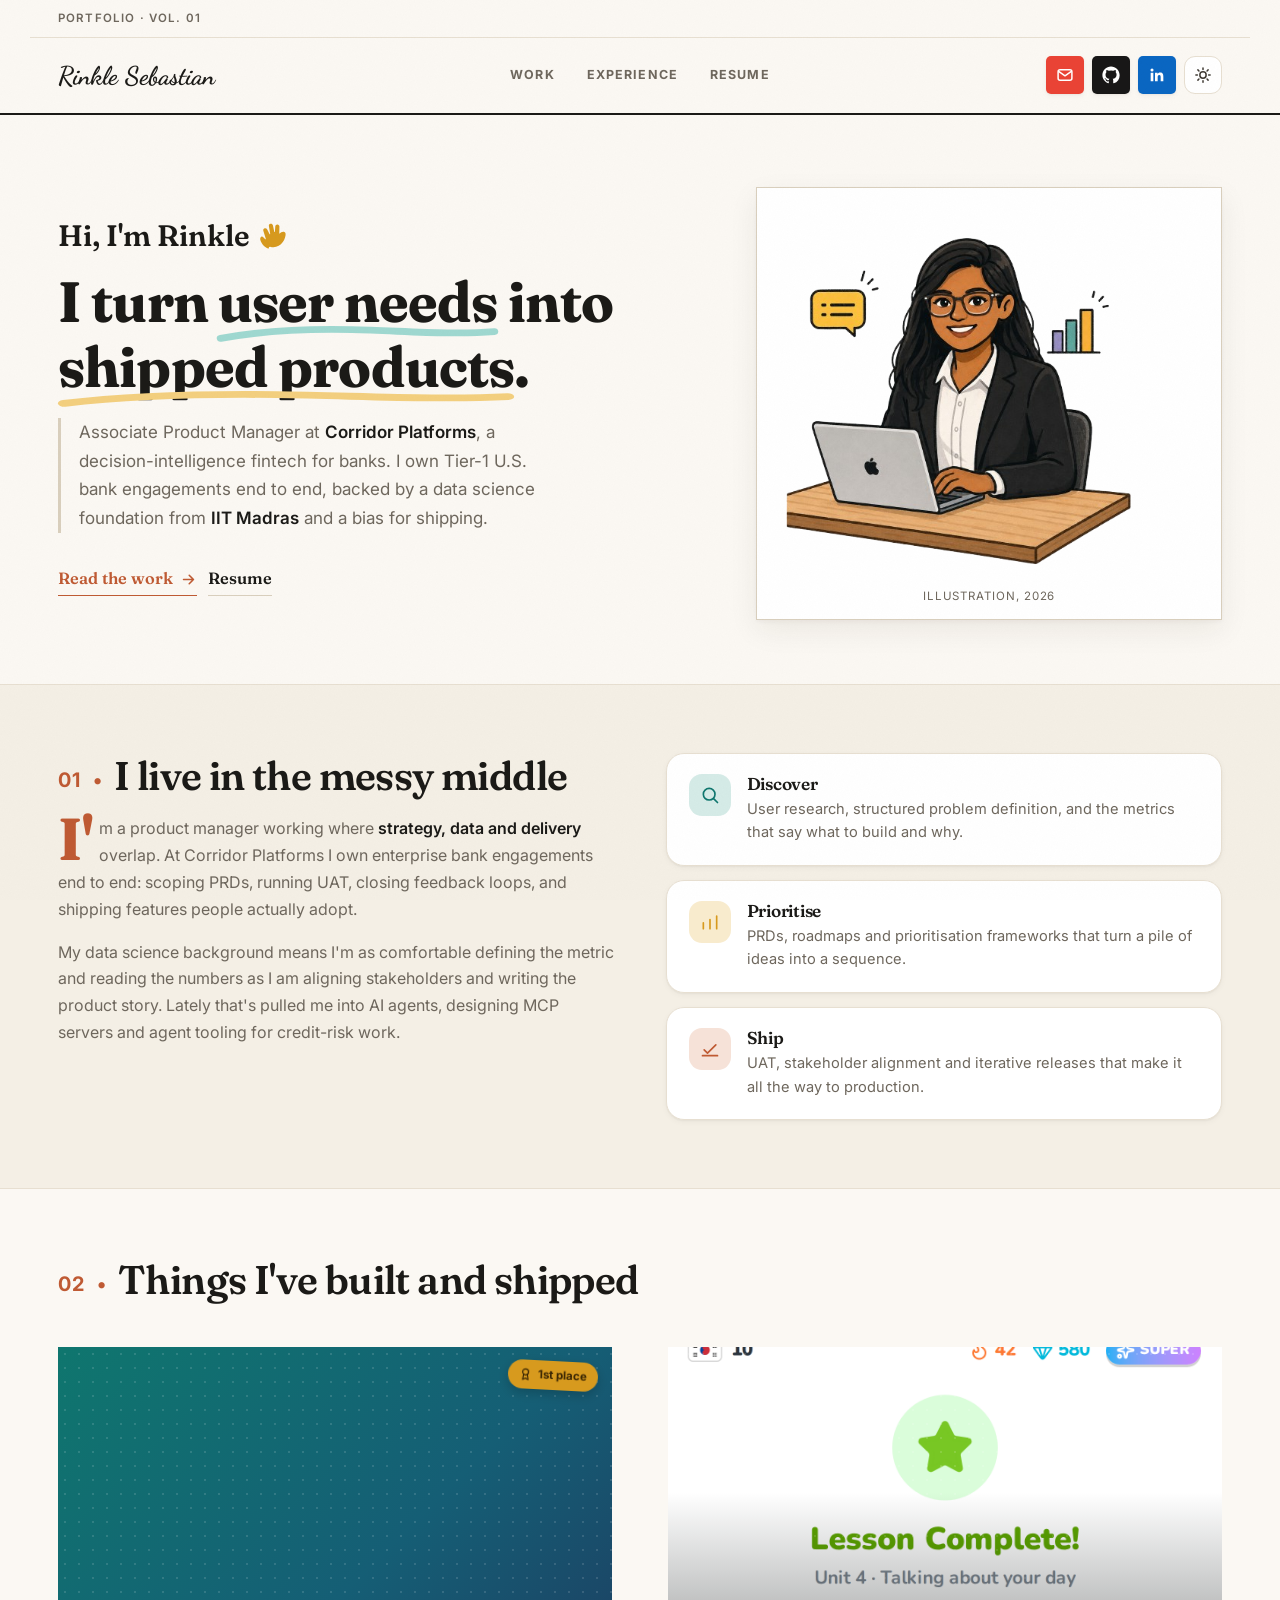
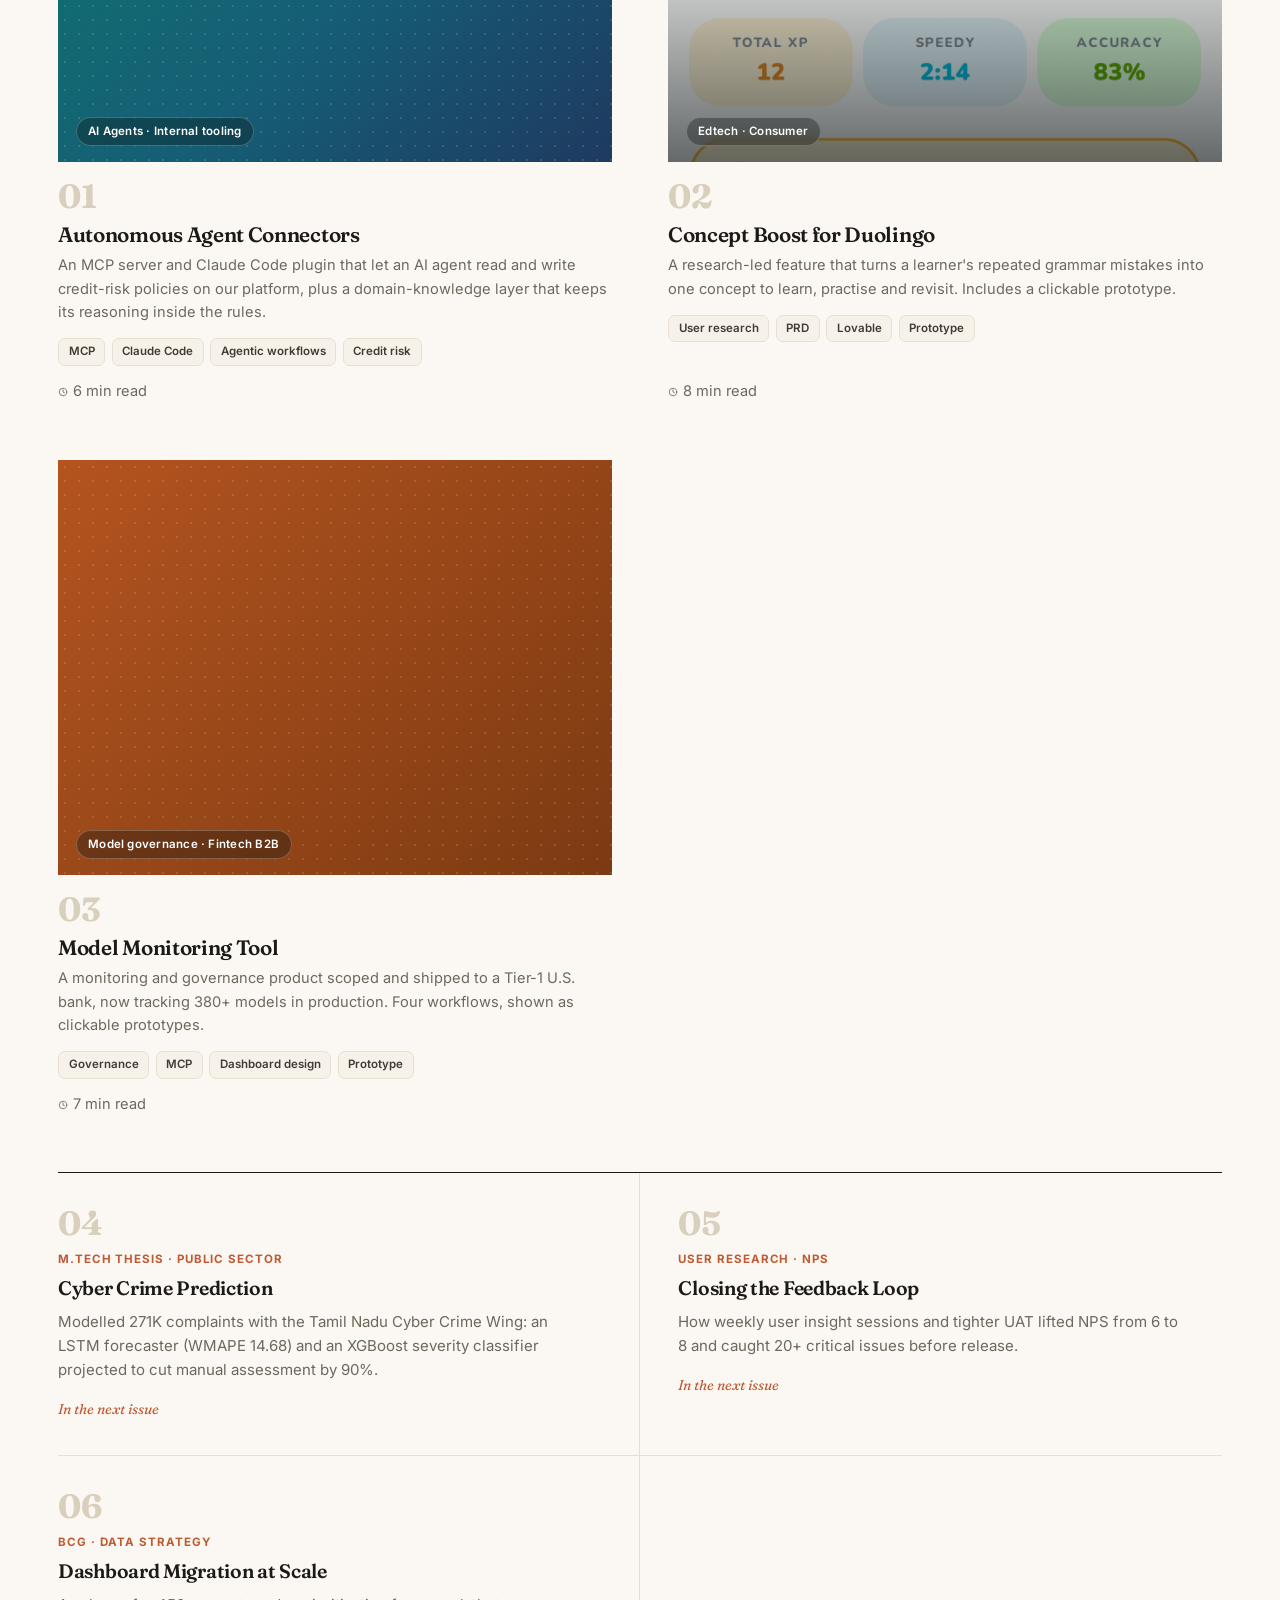
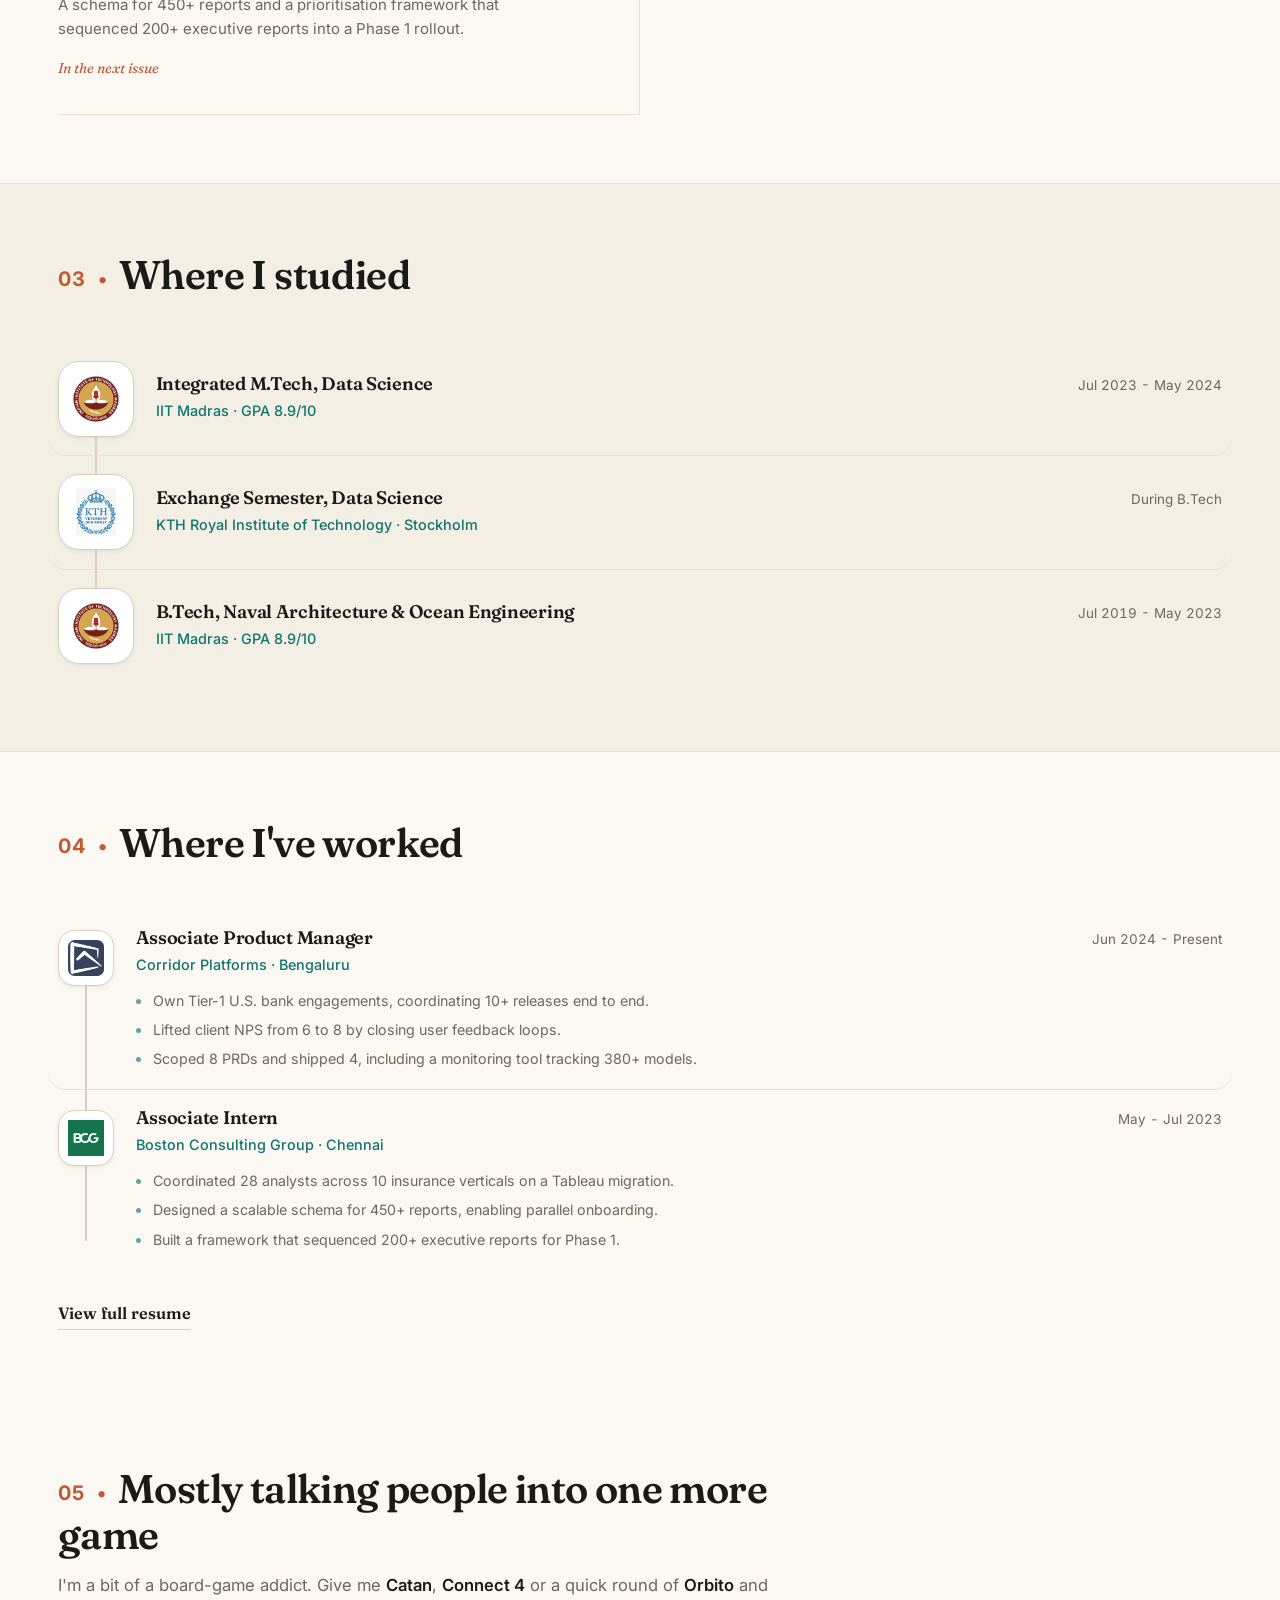
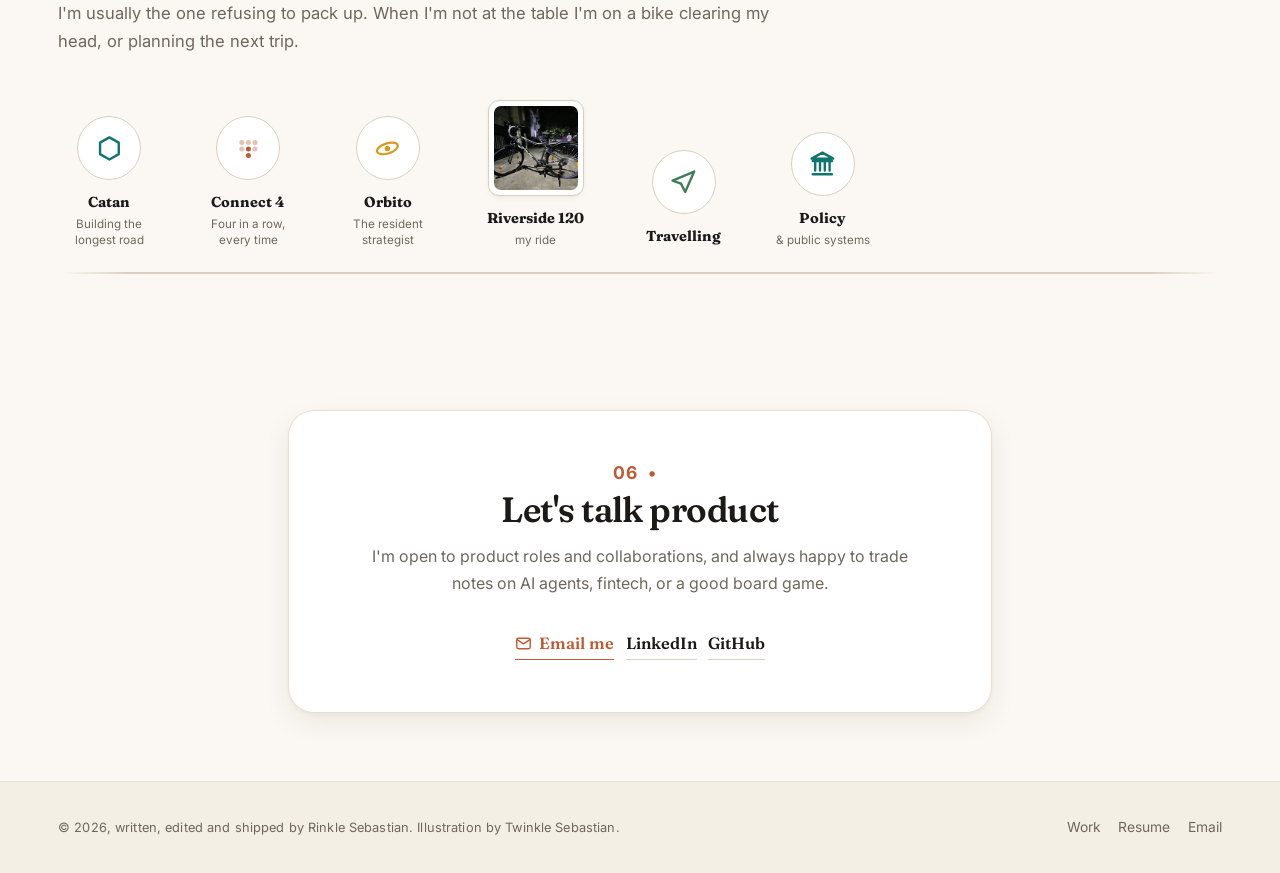
==== index.html @ cde19ca0 "Add Model Monitoring Tool case study with four embedded prototypes Promotes the previously-unwritten" ====
<!DOCTYPE html>
<html lang="en">
<head>
  <meta charset="UTF-8" />
  <meta name="viewport" content="width=device-width, initial-scale=1.0" />
  <title>Rinkle Sebastian | Product Manager</title>
  <link rel="preconnect" href="https://fonts.googleapis.com" />
  <link rel="preconnect" href="https://fonts.gstatic.com" crossorigin />
  <link href="https://fonts.googleapis.com/css2?family=Fraunces:ital,opsz,wght,SOFT,WONK@0,9..144,400..800,0..100,0..1;1,9..144,400..700,0..100,0..1&family=Inter:wght@400;500;600;700&display=swap" rel="stylesheet" />
  <link rel="preload" href="assets/fonts/dancing-script-700.woff2" as="font" type="font/woff2" crossorigin />
  <link rel="stylesheet" href="styles.css" />
  <meta name="theme-color" content="#fbf8f3" />
  <script>
    document.documentElement.classList.add("js");
    try { if (localStorage.getItem("theme") === "dark") document.documentElement.dataset.theme = "dark"; } catch (e) {}
  </script>
</head>
<body>
  <div class="masthead-strip">
    <span>Portfolio &middot; Vol. 01</span>
  </div>
  <header class="nav" id="nav">
    <div class="nav__inner">
      <a href="index.html" class="nav__brand"><span class="nav__brand-name">Rinkle Sebastian</span></a>
      <nav class="nav__links" id="nav-links" aria-label="Main">
        <a href="#work">Work</a>
        <a href="#experience">Experience</a>
        <a href="resume.html">Resume</a>
      </nav>
      <div class="nav__actions">
        <a class="nav__social nav__social--mail" href="mailto:rinklesebastian12@gmail.com" aria-label="Email me" title="Email">
          <svg viewBox="0 0 24 24" fill="none" stroke="currentColor" stroke-width="2" stroke-linecap="round" stroke-linejoin="round" aria-hidden="true"><rect x="2.8" y="5" width="18.4" height="14" rx="2.6"/><path d="M4 7.4l8 5.7 8-5.7"/></svg>
        </a>
        <a class="nav__social nav__social--github" href="https://github.com/Rinkle-S" target="_blank" rel="noopener" aria-label="GitHub profile" title="GitHub">
          <svg viewBox="0 0 24 24" fill="currentColor" aria-hidden="true"><path d="M12 .5C5.73.5.5 5.73.5 12c0 5.08 3.29 9.39 7.86 10.91.58.1.79-.25.79-.56 0-.27-.01-1-.02-1.97-3.2.7-3.88-1.54-3.88-1.54-.53-1.34-1.29-1.7-1.29-1.7-1.05-.72.08-.71.08-.71 1.16.08 1.78 1.19 1.78 1.19 1.03 1.77 2.71 1.26 3.37.96.1-.75.4-1.26.73-1.55-2.55-.29-5.23-1.28-5.23-5.68 0-1.25.45-2.28 1.19-3.08-.12-.29-.52-1.46.11-3.05 0 0 .97-.31 3.18 1.18a11 11 0 0 1 5.79 0c2.2-1.49 3.17-1.18 3.17-1.18.64 1.59.24 2.76.12 3.05.74.8 1.18 1.83 1.18 3.08 0 4.41-2.69 5.38-5.25 5.67.41.36.78 1.07.78 2.15 0 1.55-.01 2.81-.01 3.19 0 .31.21.67.8.56A10.52 10.52 0 0 0 23.5 12C23.5 5.73 18.27.5 12 .5Z"/></svg>
        </a>
        <a class="nav__social nav__social--linkedin" href="https://linkedin.com/in/rinkle-sebastian" target="_blank" rel="noopener" aria-label="LinkedIn profile" title="LinkedIn">
          <svg viewBox="0 0 24 24" fill="currentColor" aria-hidden="true"><path d="M20.45 20.45h-3.56v-5.57c0-1.33-.02-3.04-1.85-3.04-1.85 0-2.14 1.45-2.14 2.94v5.67H9.34V9h3.41v1.56h.05c.48-.9 1.64-1.85 3.38-1.85 3.6 0 4.27 2.37 4.27 5.46v6.28ZM5.34 7.43a2.06 2.06 0 1 1 0-4.12 2.06 2.06 0 0 1 0 4.12ZM7.12 20.45H3.56V9h3.56v11.45Z"/></svg>
        </a>
        <button class="icon-btn theme-toggle" id="theme-toggle" type="button" aria-label="Switch colour theme" title="Switch colour theme">
          <svg class="sun" viewBox="0 0 24 24" fill="none" stroke="currentColor" stroke-width="2" stroke-linecap="round" aria-hidden="true"><circle cx="12" cy="12" r="4.2"/><path d="M12 2.5v2M12 19.5v2M2.5 12h2M19.5 12h2M5.2 5.2l1.4 1.4M17.4 17.4l1.4 1.4M18.8 5.2l-1.4 1.4M6.6 17.4l-1.4 1.4"/></svg>
          <svg class="moon" viewBox="0 0 24 24" fill="none" stroke="currentColor" stroke-width="2" stroke-linecap="round" stroke-linejoin="round" aria-hidden="true"><path d="M20.5 14.3A8.6 8.6 0 1 1 9.7 3.5a6.9 6.9 0 0 0 10.8 10.8Z"/></svg>
        </button>
        <button class="icon-btn nav__burger" id="burger" type="button" aria-label="Open menu" aria-expanded="false" aria-controls="nav-links">
          <svg viewBox="0 0 24 24" fill="none" stroke="currentColor" stroke-width="2" stroke-linecap="round" aria-hidden="true"><path d="M4 7h16M4 12h16M4 17h16"/></svg>
        </button>
      </div>
    </div>
  </header>

  <main id="top">
    <!-- ===== Hero ===== -->
    <section class="wrap hero">
      <div class="hero__text">
        <p class="hero__greet">
          Hi, I'm Rinkle
          <svg class="wave" viewBox="0 0 24 24" aria-hidden="true">
            <path fill="#d79a1e" d="M7.4 21.6c-2-.6-3.7-2-4.8-3.9-1-1.8-1.4-3.4-.7-4.2.5-.6 1.3-.5 2 .2l1.2 1.2c.2.2.5 0 .4-.3L3.8 9.2c-.3-.8.1-1.6.9-1.9.7-.2 1.4.1 1.8.8l1.7 3.3c.1.2.4.1.4-.1L7.7 5.8c-.2-.8.3-1.6 1.1-1.7.8-.2 1.5.3 1.7 1.1l1 4.6c0 .2.4.2.4 0l.3-3.9c0-.8.7-1.4 1.5-1.4.8.1 1.4.7 1.4 1.5l-.1 5.1c1.1-1 2.2-1.7 3.3-1.4 1 .3 1.4 1.2 1.1 2.6-.4 1.9-1 3.4-1.9 4.7-1.6 2.3-4 3.6-6.6 3.6-1.4 0-2.7-.3-3-.4Z"/>
          </svg>
        </p>
        <h1 class="hero__title">
          I turn <span class="hl">user needs</span> into
          <span class="hl hl--gold">shipped products</span>.
        </h1>
        <p class="hero__sub hero__sub--rule">
          Associate Product Manager at <strong>Corridor Platforms</strong>, a decision-intelligence
          fintech for banks. I own Tier-1 U.S. bank engagements end to end, backed by a data
          science foundation from <strong>IIT Madras</strong> and a bias for shipping.
        </p>
        <div class="hero__cta">
          <a href="#work" class="btn btn--primary">
            Read the work
            <svg viewBox="0 0 24 24" fill="none" stroke="currentColor" stroke-width="2.2" stroke-linecap="round" stroke-linejoin="round" aria-hidden="true"><path d="M5 12h14M13 6l6 6-6 6"/></svg>
          </a>
          <a href="resume.html" class="btn btn--ghost">Resume</a>
        </div>
      </div>
      <div class="hero__visual">
        <figure class="hero__frame">
          <img src="assets/rinkle.png" alt="Illustration of Rinkle Sebastian working at a laptop" class="illus" width="410" height="410" />
          <figcaption>Illustration, 2026</figcaption>
        </figure>
      </div>
    </section>

    <!-- ===== About + What I do ===== -->
    <section class="band">
      <div class="wrap section split reveal">
        <div class="split__intro">
          <h2 class="section__title">I live in the messy middle</h2>
          <p class="drop-cap">
            I'm a product manager working where <strong>strategy, data and delivery</strong>
            overlap. At Corridor Platforms I own enterprise bank engagements end to end:
            scoping PRDs, running UAT, closing feedback loops, and shipping features people
            actually adopt.
          </p>
          <p>
            My data science background means I'm as comfortable defining the metric and
            reading the numbers as I am aligning stakeholders and writing the product story.
            Lately that's pulled me into AI agents, designing MCP servers and agent tooling
            for credit-risk work.
          </p>
        </div>
        <div class="split__cards">
          <article class="do-card">
            <span class="do-card__icon">
              <svg viewBox="0 0 24 24" fill="none" stroke="currentColor" stroke-width="2" stroke-linecap="round" stroke-linejoin="round" aria-hidden="true"><circle cx="11" cy="11" r="7"/><path d="M21 21l-4.35-4.35"/></svg>
            </span>
            <div>
              <h3>Discover</h3>
              <p>User research, structured problem definition, and the metrics that say what to build and why.</p>
            </div>
          </article>
          <article class="do-card">
            <span class="do-card__icon">
              <svg viewBox="0 0 24 24" fill="none" stroke="currentColor" stroke-width="2" stroke-linecap="round" stroke-linejoin="round" aria-hidden="true"><path d="M4 20v-7M12 20V9M20 20V5"/></svg>
            </span>
            <div>
              <h3>Prioritise</h3>
              <p>PRDs, roadmaps and prioritisation frameworks that turn a pile of ideas into a sequence.</p>
            </div>
          </article>
          <article class="do-card">
            <span class="do-card__icon">
              <svg viewBox="0 0 24 24" fill="none" stroke="currentColor" stroke-width="2" stroke-linecap="round" stroke-linejoin="round" aria-hidden="true"><path d="M5 13l4 4L19 7"/><path d="M3 20h18"/></svg>
            </span>
            <div>
              <h3>Ship</h3>
              <p>UAT, stakeholder alignment and iterative releases that make it all the way to production.</p>
            </div>
          </article>
        </div>
      </div>
    </section>

    <!-- ===== Work ===== -->
    <section id="work" class="wrap section reveal">
      <div class="section__head">
        <h2 class="section__title">Things I've built and shipped</h2>
      </div>

      <div class="work-featured work-featured--editorial">
        <a class="pcard pcard--link" href="agent-connectors.html">
          <div class="pcard__media pcard__media--mcp">
            <span class="pcard__tag">AI Agents &middot; Internal tooling</span>
            <span class="pcard__award">
              <svg viewBox="0 0 24 24" fill="none" stroke="currentColor" stroke-width="2.2" stroke-linecap="round" stroke-linejoin="round" aria-hidden="true"><circle cx="12" cy="8" r="5.5"/><path d="M8.6 12.8L7 22l5-2.8L17 22l-1.6-9.2"/></svg>
              1st place
            </span>
          </div>
          <div class="pcard__body">
            <span class="feature__n">01</span>
            <h3>Autonomous Agent Connectors</h3>
            <p>
              An MCP server and Claude Code plugin that let an AI agent read and write
              credit-risk policies on our platform, plus a domain-knowledge layer that keeps
              its reasoning inside the rules.
            </p>
            <div class="pcard__stack">
              <span class="chip">MCP</span><span class="chip">Claude Code</span><span class="chip">Agentic workflows</span><span class="chip">Credit risk</span>
            </div>
            <p class="read-time">
              <svg viewBox="0 0 24 24" fill="none" stroke="currentColor" stroke-width="2" stroke-linecap="round" stroke-linejoin="round" aria-hidden="true"><circle cx="12" cy="12" r="9"/><path d="M12 7v5l3.5 2"/></svg>
              6 min read
            </p>
          </div>
        </a>

        <a class="pcard pcard--link" href="concept-boost.html">
          <div class="pcard__media pcard__media--shot">
            <img src="assets/concept-boost-screen.png" alt="The Concept Boost prototype: a lesson-complete screen flagging a repeated grammar mistake with a Boost This Concept button." loading="lazy" />
            <span class="pcard__tag">Edtech &middot; Consumer</span>
          </div>
          <div class="pcard__body">
            <span class="feature__n">02</span>
            <h3>Concept Boost for Duolingo</h3>
            <p>
              A research-led feature that turns a learner's repeated grammar mistakes into one
              concept to learn, practise and revisit. Includes a clickable prototype.
            </p>
            <div class="pcard__stack">
              <span class="chip">User research</span><span class="chip">PRD</span><span class="chip">Lovable</span><span class="chip">Prototype</span>
            </div>
            <p class="read-time">
              <svg viewBox="0 0 24 24" fill="none" stroke="currentColor" stroke-width="2" stroke-linecap="round" stroke-linejoin="round" aria-hidden="true"><circle cx="12" cy="12" r="9"/><path d="M12 7v5l3.5 2"/></svg>
              8 min read
            </p>
          </div>
        </a>

        <a class="pcard pcard--link" href="model-monitoring.html">
          <div class="pcard__media pcard__media--b">
            <span class="pcard__tag">Model governance &middot; Fintech B2B</span>
          </div>
          <div class="pcard__body">
            <span class="feature__n">03</span>
            <h3>Model Monitoring Tool</h3>
            <p>
              A monitoring and governance product scoped and shipped to a Tier-1 U.S. bank,
              now tracking 380+ models in production. Four workflows, shown as clickable
              prototypes.
            </p>
            <div class="pcard__stack">
              <span class="chip">Governance</span><span class="chip">MCP</span><span class="chip">Dashboard design</span><span class="chip">Prototype</span>
            </div>
            <p class="read-time">
              <svg viewBox="0 0 24 24" fill="none" stroke="currentColor" stroke-width="2" stroke-linecap="round" stroke-linejoin="round" aria-hidden="true"><circle cx="12" cy="12" r="9"/><path d="M12 7v5l3.5 2"/></svg>
              7 min read
            </p>
          </div>
        </a>
      </div>

      <div class="feature-grid">
        <article class="feature">
          <span class="feature__n">04</span>
          <p class="feature__kicker">M.Tech thesis &middot; Public sector</p>
          <h3>Cyber Crime Prediction</h3>
          <p class="feature__deck">Modelled 271K complaints with the Tamil Nadu Cyber Crime Wing: an LSTM forecaster (WMAPE 14.68) and an XGBoost severity classifier projected to cut manual assessment by 90%.</p>
          <span class="feature__status">In the next issue</span>
        </article>
        <article class="feature">
          <span class="feature__n">05</span>
          <p class="feature__kicker">User research &middot; NPS</p>
          <h3>Closing the Feedback Loop</h3>
          <p class="feature__deck">How weekly user insight sessions and tighter UAT lifted NPS from 6 to 8 and caught 20+ critical issues before release.</p>
          <span class="feature__status">In the next issue</span>
        </article>
        <article class="feature">
          <span class="feature__n">06</span>
          <p class="feature__kicker">BCG &middot; Data strategy</p>
          <h3>Dashboard Migration at Scale</h3>
          <p class="feature__deck">A schema for 450+ reports and a prioritisation framework that sequenced 200+ executive reports into a Phase 1 rollout.</p>
          <span class="feature__status">In the next issue</span>
        </article>
      </div>
    </section>

    <!-- ===== Education ===== -->
    <section id="education" class="band">
      <div class="wrap section reveal">
        <div class="section__head">
          <h2 class="section__title">Where I studied</h2>
        </div>
        <div class="exp-list exp-list--lg">
          <div class="exp-row">
            <div class="exp-row__mark org-logo-img org-logo-img--lg"><img src="assets/logo-iitm.png" alt="IIT Madras" loading="lazy" /></div>
            <div>
              <div class="exp-row__head">
                <div class="exp-row__role">
                  <h3>Integrated M.Tech, Data Science</h3>
                  <p>IIT Madras &middot; GPA 8.9/10</p>
                </div>
                <span class="exp-row__date">Jul 2023 - May 2024</span>
              </div>
            </div>
          </div>
          <div class="exp-row">
            <div class="exp-row__mark org-logo-img org-logo-img--lg"><img src="assets/logo-kth.jpg" alt="KTH Royal Institute of Technology" loading="lazy" /></div>
            <div>
              <div class="exp-row__head">
                <div class="exp-row__role">
                  <h3>Exchange Semester, Data Science</h3>
                  <p>KTH Royal Institute of Technology &middot; Stockholm</p>
                </div>
                <span class="exp-row__date">During B.Tech</span>
              </div>
            </div>
          </div>
          <div class="exp-row">
            <div class="exp-row__mark org-logo-img org-logo-img--lg"><img src="assets/logo-iitm.png" alt="IIT Madras" loading="lazy" /></div>
            <div>
              <div class="exp-row__head">
                <div class="exp-row__role">
                  <h3>B.Tech, Naval Architecture &amp; Ocean Engineering</h3>
                  <p>IIT Madras &middot; GPA 8.9/10</p>
                </div>
                <span class="exp-row__date">Jul 2019 - May 2023</span>
              </div>
            </div>
          </div>
        </div>
      </div>
    </section>

    <!-- ===== Experience ===== -->
    <section id="experience" class="wrap section reveal">
      <div class="section__head">
        <h2 class="section__title">Where I've worked</h2>
      </div>
      <div class="exp-list">
        <div class="exp-row">
          <div class="exp-row__mark org-logo-img"><img src="assets/logo-corridor.png" alt="Corridor Platforms" loading="lazy" /></div>
          <div>
            <div class="exp-row__head">
              <div class="exp-row__role">
                <h3>Associate Product Manager</h3>
                <p>Corridor Platforms &middot; Bengaluru</p>
              </div>
              <span class="exp-row__date">Jun 2024 - Present</span>
            </div>
            <ul class="exp-row__points">
              <li>Own Tier-1 U.S. bank engagements, coordinating 10+ releases end to end.</li>
              <li>Lifted client NPS from 6 to 8 by closing user feedback loops.</li>
              <li>Scoped 8 PRDs and shipped 4, including a monitoring tool tracking 380+ models.</li>
            </ul>
          </div>
        </div>
        <div class="exp-row">
          <div class="exp-row__mark org-logo-img"><img src="assets/logo-bcg.png" alt="Boston Consulting Group" loading="lazy" /></div>
          <div>
            <div class="exp-row__head">
              <div class="exp-row__role">
                <h3>Associate Intern</h3>
                <p>Boston Consulting Group &middot; Chennai</p>
              </div>
              <span class="exp-row__date">May - Jul 2023</span>
            </div>
            <ul class="exp-row__points">
              <li>Coordinated 28 analysts across 10 insurance verticals on a Tableau migration.</li>
              <li>Designed a scalable schema for 450+ reports, enabling parallel onboarding.</li>
              <li>Built a framework that sequenced 200+ executive reports for Phase 1.</li>
            </ul>
          </div>
        </div>
      </div>
      <a href="resume.html" class="btn btn--ghost" style="margin-top: 1.75rem">View full resume</a>
    </section>

    <!-- ===== Outside work ===== -->
    <section class="wrap section reveal">
      <div class="section__head">
        <h2 class="section__title">Mostly talking people into one more game</h2>
        <p class="section__lead">
          I'm a bit of a board-game addict. Give me <strong>Catan</strong>,
          <strong>Connect 4</strong> or a quick round of <strong>Orbito</strong> and
          I'm usually the one refusing to pack up. When I'm not at the table I'm on a bike
          clearing my head, or planning the next trip.
        </p>
      </div>
      <div class="shelf">
        <div class="shelf-item">
          <span class="shelf-item__token">
            <svg viewBox="0 0 24 24" fill="none" stroke="currentColor" stroke-width="2" stroke-linejoin="round" aria-hidden="true"><path d="M12 2.8l7.8 4.4v9.6L12 21.2 4.2 16.8V7.2z"/></svg>
          </span>
          <span class="shelf-item__label">Catan</span>
          <span class="shelf-item__tag">Building the longest road</span>
        </div>
        <div class="shelf-item">
          <span class="shelf-item__token">
            <svg viewBox="0 0 24 24" fill="currentColor" aria-hidden="true">
              <circle cx="6.5" cy="7" r="2.1" opacity=".38"/><circle cx="12" cy="7" r="2.1" opacity=".38"/><circle cx="17.5" cy="7" r="2.1" opacity=".38"/>
              <circle cx="6.5" cy="12.5" r="2.1" opacity=".38"/><circle cx="12" cy="12.5" r="2.1"/><circle cx="17.5" cy="12.5" r="2.1" opacity=".38"/>
              <circle cx="12" cy="18" r="2.1"/>
            </svg>
          </span>
          <span class="shelf-item__label">Connect 4</span>
          <span class="shelf-item__tag">Four in a row, every time</span>
        </div>
        <div class="shelf-item">
          <span class="shelf-item__token">
            <svg viewBox="0 0 24 24" fill="none" stroke="currentColor" stroke-width="1.8" aria-hidden="true"><ellipse cx="12" cy="12" rx="9" ry="4.2" transform="rotate(-18 12 12)"/><circle cx="12" cy="12" r="2.3" fill="currentColor" stroke="none"/></svg>
          </span>
          <span class="shelf-item__label">Orbito</span>
          <span class="shelf-item__tag">The resident strategist</span>
        </div>
        <div class="shelf-item shelf-item--photo">
          <span class="shelf-item__token">
            <img src="assets/cycle-riverside120.jpeg" alt="My bike, a Riverside 120, parked outside at night" loading="lazy" />
          </span>
          <span class="shelf-item__label">Riverside 120</span>
          <span class="shelf-item__tag">my ride</span>
        </div>
        <div class="shelf-item">
          <span class="shelf-item__token">
            <svg viewBox="0 0 24 24" fill="none" stroke="currentColor" stroke-width="2" stroke-linecap="round" stroke-linejoin="round" aria-hidden="true"><path d="M21 3L3 10.5l7 2.5m11-10l-7.5 17-3.5-7"/></svg>
          </span>
          <span class="shelf-item__label">Travelling</span>
        </div>
        <div class="shelf-item">
          <span class="shelf-item__token">
            <svg viewBox="0 0 24 24" fill="none" stroke="currentColor" stroke-width="2" stroke-linecap="round" stroke-linejoin="round" aria-hidden="true"><path d="M4 21h16M4 10h16M6 10v8M10 10v8M14 10v8M18 10v8M12 3L3 8h18z"/></svg>
          </span>
          <span class="shelf-item__label">Policy</span>
          <span class="shelf-item__tag">&amp; public systems</span>
        </div>
      </div>
    </section>

    <!-- ===== Contact ===== -->
    <section id="contact" class="wrap section section--contact reveal">
      <div class="contact__card">
        <h2 class="section__title">Let's talk product</h2>
        <p class="contact__lead">
          I'm open to product roles and collaborations, and always happy to trade notes on
          AI agents, fintech, or a good board game.
        </p>
        <div class="contact__links">
          <a href="mailto:rinklesebastian12@gmail.com" class="btn btn--primary">
            <svg viewBox="0 0 24 24" fill="none" stroke="currentColor" stroke-width="2" stroke-linecap="round" stroke-linejoin="round" aria-hidden="true"><rect x="2.5" y="4.5" width="19" height="15" rx="2.5"/><path d="M3 6.5l9 6 9-6"/></svg>
            Email me
          </a>
          <a href="https://linkedin.com/in/rinkle-sebastian" class="btn btn--ghost" target="_blank" rel="noopener">LinkedIn</a>
          <a href="https://github.com/Rinkle-S" class="btn btn--ghost" target="_blank" rel="noopener">GitHub</a>
        </div>
      </div>
    </section>
  </main>

  <footer class="footer">
    <div class="footer__inner">
      <p class="colophon">&copy; 2026, written, edited and shipped by Rinkle Sebastian. Illustration by Twinkle Sebastian.</p>
      <div class="footer__links">
        <a href="#work">Work</a>
        <a href="resume.html">Resume</a>
        <a href="mailto:rinklesebastian12@gmail.com">Email</a>
      </div>
    </div>
  </footer>

  <script src="script.js"></script>
</body>
</html>
---- styles.css ----
/* ==========================================================================
   Rinkle Sebastian - portfolio
   Design: "warm paper" - bone/sand grounds, charcoal ink, deep teal + clay.
   Always light by default; dark is opt-in only, never system-driven.
   Display: Fraunces (soft + wonk for personality). UI: Inter.
   ========================================================================== */

/* ---------- Signature font: self-hosted + preloaded so it never flashes ---------- */
@font-face {
  font-family: "Dancing Script";
  font-style: normal;
  font-weight: 700;
  font-display: block;
  src: url("assets/fonts/dancing-script-700.woff2") format("woff2");
}

/* ---------- Tokens: light (default) ---------- */
:root {
  color-scheme: light;

  --bg:          #fbf8f3;   /* warm bone */
  --bg-band:     #f4efe5;   /* sand band */
  --surface:     #ffffff;
  --surface-2:   #f7f2e9;
  --surface-3:   #efe8db;

  --text:        #1b1a17;   /* charcoal, not black */
  --text-2:      #403b34;
  --muted:       #6e675d;
  --border:      #e7dfd1;
  --border-2:    #d9cfbd;

  --ink:         #0f766e;   /* deep teal */
  --ink-hover:   #0b5f58;
  --ink-soft:    #d5ebe7;
  --ink-contrast:#ffffff;

  --clay:        #bf5a33;   /* terracotta */
  --clay-soft:   #f6e2d8;
  --gold:        #d79a1e;
  --gold-soft:   #f8ebcd;
  --plum:        #6d5ba8;
  --sage:        #3f7d5c;   /* forest green, for the BCG mark */
  --sage-soft:   #dfeee4;

  --hl-teal:     #9fd8d0;
  --hl-gold:     #f3cf7e;

  --radius:      18px;
  --radius-sm:   12px;
  --radius-lg:   26px;
  --maxw:        1220px;

  --shadow-sm:   0 1px 2px rgba(49, 38, 20, .05), 0 2px 6px rgba(49, 38, 20, .04);
  --shadow:      0 2px 4px rgba(49, 38, 20, .04), 0 10px 28px rgba(49, 38, 20, .07);
  --shadow-lg:   0 4px 10px rgba(49, 38, 20, .05), 0 22px 50px rgba(49, 38, 20, .11);

  --grain:       .5;
  --ease:        cubic-bezier(.22, 1, .36, 1);
}

/* ---------- Tokens: dark (opt-in via the toggle only, never follows system) ---------- */
:root[data-theme="dark"] {
  color-scheme: dark;
  --bg:          #161411;
  --bg-band:     #1d1a16;
  --surface:     #1f1c18;
  --surface-2:   #272320;
  --surface-3:   #312c27;
  --text:        #f6f2ea;
  --text-2:      #e0d9cd;
  --muted:       #a39b8d;
  --border:      #332e28;
  --border-2:    #443d35;
  --ink:         #4ecdc0;
  --ink-hover:   #7bdcd1;
  --ink-soft:    #15302d;
  --ink-contrast:#06211e;
  --clay:        #e8845c;
  --clay-soft:   #3a2419;
  --gold:        #e8b545;
  --gold-soft:   #392d14;
  --plum:        #a08fdc;
  --sage:        #6fbf94;
  --sage-soft:   #163626;
  --hl-teal:     #2b6a63;
  --hl-gold:     #7a5c1c;
  --shadow-sm:   0 1px 2px rgba(0,0,0,.3), 0 2px 6px rgba(0,0,0,.25);
  --shadow:      0 2px 4px rgba(0,0,0,.25), 0 10px 28px rgba(0,0,0,.4);
  --shadow-lg:   0 4px 10px rgba(0,0,0,.3), 0 22px 50px rgba(0,0,0,.5);
  --grain:       .22;
}

/* ---------- Reset ---------- */
*, *::before, *::after { box-sizing: border-box; }
* { margin: 0; padding: 0; }
html { scroll-behavior: smooth; scroll-padding-top: 5.5rem; -webkit-text-size-adjust: 100%; }

body {
  font-family: "Inter", system-ui, -apple-system, "Segoe UI", sans-serif;
  font-size: 1rem;
  line-height: 1.68;
  background: var(--bg);
  color: var(--text-2);
  -webkit-font-smoothing: antialiased;
  text-rendering: optimizeLegibility;
  transition: background .3s var(--ease), color .3s var(--ease);
  overflow-x: hidden;
}

/* Paper grain: keeps the off-white from reading as flat default white */
body::before {
  content: "";
  position: fixed;
  inset: 0;
  z-index: 9000;
  pointer-events: none;
  opacity: var(--grain);
  mix-blend-mode: multiply;
  background-image: url("data:image/svg+xml,%3Csvg xmlns='http://www.w3.org/2000/svg' width='160' height='160'%3E%3Cfilter id='n'%3E%3CfeTurbulence type='fractalNoise' baseFrequency='.85' numOctaves='3' stitchTiles='stitch'/%3E%3CfeColorMatrix type='saturate' values='0'/%3E%3C/filter%3E%3Crect width='160' height='160' filter='url(%23n)' opacity='.055'/%3E%3C/svg%3E");
}
h1, h2, h3, h4, .display {
  font-family: "Fraunces", "Iowan Old Style", Georgia, serif;
  overflow-wrap: break-word;
  font-variation-settings: "SOFT" 40, "WONK" 1;
  color: var(--text);
  line-height: 1.15;
  letter-spacing: -.015em;
  font-weight: 600;
}
p { text-wrap: pretty; }
strong { color: var(--text); font-weight: 600; }
a { color: var(--ink); text-decoration-thickness: 1.5px; text-underline-offset: 3px; }
img, svg { display: block; max-width: 100%; }
::selection { background: var(--hl-gold); color: var(--text); }

:where(a, button, .btn, input, [tabindex]):focus-visible {
  outline: 2.5px solid var(--clay);
  outline-offset: 3px;
  border-radius: 6px;
}

/* ---------- Layout ---------- */
.wrap { max-width: var(--maxw); margin-inline: auto; padding-inline: clamp(1rem, 3.2vw, 1.75rem); }
main { position: relative; z-index: 2; }
.section { padding-block: clamp(2.5rem, 5.5vw, 4.25rem); }
.band { background: var(--bg-band); border-block: 1px solid var(--border); }

.section__head { max-width: 46rem; margin-bottom: clamp(2rem, 4vw, 2.75rem); }
.section__title { font-size: clamp(1.7rem, 4.2vw, 2.5rem); }
.section__lead { color: var(--muted); margin-top: .85rem; font-size: 1.04rem; }
.inline-link { color: var(--ink); font-weight: 500; }
.inline-link:hover { color: var(--ink-hover); }

.link-arrow {
  display: inline-flex; align-items: center; gap: .45rem;
  margin-top: 1.4rem;
  color: var(--ink); font-weight: 600; font-size: .95rem;
  text-decoration: none;
}
.link-arrow::after { content: "→"; transition: transform .25s var(--ease); }
.link-arrow:hover { color: var(--ink-hover); }
.link-arrow:hover::after { transform: translateX(5px); }

/* ---------- Hand-drawn highlight ---------- */
.hl { position: relative; white-space: nowrap; color: var(--text); }
.hl::after {
  content: "";
  position: absolute;
  left: -.05em; right: -.05em; bottom: -.14em;
  height: .36em;
  background-color: var(--hl-teal);
  -webkit-mask: var(--squiggle) no-repeat center / 100% 100%;
          mask: var(--squiggle) no-repeat center / 100% 100%;
  --squiggle: url("data:image/svg+xml,%3Csvg xmlns='http://www.w3.org/2000/svg' viewBox='0 0 200 16' preserveAspectRatio='none'%3E%3Cpath d='M4 11.5c26-5.6 58-7.8 92-7 34 .8 70 4.4 100 1.6' fill='none' stroke='%23000' stroke-width='5.5' stroke-linecap='round'/%3E%3C/svg%3E");
}
.hl--gold::after { background-color: var(--hl-gold); }
.hl--clay::after { background-color: var(--clay); opacity: .45; }

/* ---------- Nav ---------- */
.nav {
  position: sticky; top: 0; z-index: 60;
  background: color-mix(in srgb, var(--bg) 82%, transparent);
  backdrop-filter: saturate(140%) blur(14px);
  -webkit-backdrop-filter: saturate(140%) blur(14px);
  border-bottom: 1px solid transparent;
  transition: border-color .25s, box-shadow .25s;
}
.nav.is-stuck { border-bottom-color: var(--border); box-shadow: var(--shadow-sm); }
.nav__inner {
  max-width: var(--maxw); margin-inline: auto;
  padding: .7rem clamp(1rem, 3.2vw, 1.75rem);
  display: grid; grid-template-columns: 1fr auto 1fr; align-items: center; gap: 1rem;
}
.nav__brand {
  justify-self: start;
  color: var(--text); text-decoration: none;
  display: inline-flex; align-items: baseline; gap: .12em;
  white-space: nowrap;
}
.nav__brand-name {
  font-family: "Dancing Script", "Fraunces", cursive;
  font-weight: 700; font-size: 1.7rem; line-height: 1;
  transition: color .2s;
}
.nav__brand:hover .nav__brand-name { color: var(--ink); }
.nav__bracket {
  font-family: "Inter", sans-serif;
  font-weight: 600; font-size: .95rem;
  color: var(--clay); opacity: .7;
}
.nav__links { display: flex; align-items: center; gap: .1rem; justify-self: center; }
.nav__links a {
  position: relative;
  padding: .45rem .9rem;
  border-radius: 999px;
  text-decoration: none;
  color: var(--muted);
  font-weight: 500; font-size: .93rem;
  transition: color .2s;
  overflow: hidden;
}
.nav__links a::before {
  content: "";
  position: absolute; left: .9rem; right: .9rem; bottom: .38rem;
  height: 2px; border-radius: 2px;
  background: var(--ink);
  transform: scaleX(0); transform-origin: left;
  transition: transform .25s var(--ease);
}
.nav__links a:hover { color: var(--text); }
.nav__links a:hover::before { transform: scaleX(1); }
.nav__links a.is-active { color: var(--ink); background: var(--ink-soft); }
.nav__links a.is-active::before { display: none; }

.nav__actions { display: flex; align-items: center; gap: .5rem; justify-self: end; }
.nav__social {
  display: inline-grid; place-items: center;
  width: 38px; height: 38px;
  border: 1px solid var(--border);
  border-radius: 11px;
  background: var(--surface);
  color: var(--text-2);
  flex: 0 0 auto;
  transition: background .2s, border-color .2s, color .2s, transform .2s var(--ease);
}
.nav__social svg { width: 18px; height: 18px; }
.nav__social:hover { color: var(--ink); border-color: var(--ink); transform: translateY(-1px); }

/* Branded, not just muted outlines: each one carries its own colour so the
   row reads at a glance instead of blending into one grey row of icons. */
.nav__social--mail, .nav__social--github, .nav__social--linkedin {
  color: #fff; border-color: transparent;
  box-shadow: var(--shadow-sm);
}
.nav__social--mail     { background: #ea4335; }
.nav__social--github   { background: #181717; }
.nav__social--linkedin { background: #0a66c2; }
.nav__social--mail:hover     { background: #d33a2c; border-color: transparent; color: #fff; transform: translateY(-2px); box-shadow: var(--shadow); }
.nav__social--github:hover   { background: #000;     border-color: transparent; color: #fff; transform: translateY(-2px); box-shadow: var(--shadow); }
.nav__social--linkedin:hover { background: #0856a3;  border-color: transparent; color: #fff; transform: translateY(-2px); box-shadow: var(--shadow); }

.icon-btn {
  display: inline-grid; place-items: center;
  width: 38px; height: 38px;
  border: 1px solid var(--border);
  border-radius: 11px;
  background: var(--surface);
  color: var(--text-2);
  cursor: pointer;
  flex: 0 0 auto;
  transition: background .2s, border-color .2s, color .2s, transform .2s var(--ease);
}
.icon-btn:hover { color: var(--ink); border-color: var(--ink); transform: translateY(-1px); }
.icon-btn svg { width: 18px; height: 18px; }
.theme-toggle .moon { display: none; }
:root[data-theme="dark"] .theme-toggle .sun { display: none; }
:root[data-theme="dark"] .theme-toggle .moon { display: block; }
.nav__burger { display: none; }

/* ---------- Buttons ---------- */
.btn {
  position: relative;
  display: inline-flex; align-items: center; justify-content: center; gap: .5rem;
  padding: .72rem 1.4rem;
  border-radius: 999px;
  border: 1px solid transparent;
  font-family: "Inter", sans-serif;
  font-weight: 600; font-size: .94rem;
  text-decoration: none;
  cursor: pointer;
  overflow: hidden;
  transition: transform .2s var(--ease), box-shadow .22s, background .2s, color .2s, border-color .2s;
}
.btn svg { width: 17px; height: 17px; }
.btn--primary { background: var(--ink); color: var(--ink-contrast); box-shadow: var(--shadow-sm); }
.btn--primary:hover { background: var(--ink-hover); transform: translateY(-2px); box-shadow: var(--shadow); }
.btn--primary::after {
  content: "";
  position: absolute; top: 0; bottom: 0; left: -60%; width: 40%;
  background: linear-gradient(115deg, transparent, rgba(255, 255, 255, .35), transparent);
  transform: skewX(-20deg);
  transition: left .55s var(--ease);
}
.btn--primary:hover::after { left: 130%; }
.btn--ghost { background: var(--surface); color: var(--text); border-color: var(--border-2); }
.btn--ghost:hover { border-color: var(--ink); color: var(--ink); transform: translateY(-2px); box-shadow: var(--shadow-sm); }
.btn--quiet { background: transparent; color: var(--muted); border-color: var(--border); }
.btn--quiet:hover { color: var(--text); border-color: var(--border-2); }

/* ---------- Hero ---------- */
.hero {
  position: relative;
  display: grid;
  grid-template-columns: minmax(0, 1.25fr) minmax(0, .9fr);
  gap: clamp(1.5rem, 4vw, 3.5rem);
  align-items: center;
  padding-block: clamp(2.5rem, 6vw, 4.5rem) clamp(2.5rem, 5vw, 4rem);
}
.hero__greet {
  display: inline-flex; align-items: center; gap: .5rem;
  font-family: "Fraunces", serif;
  font-variation-settings: "SOFT" 60, "WONK" 1;
  font-weight: 600;
  font-size: clamp(1.35rem, 3.2vw, 1.85rem);
  color: var(--text);
}
.wave {
  width: 1.15em; height: 1.15em;
  transform-origin: 72% 78%;
  animation: wave 2.6s ease-in-out infinite;
}
@keyframes wave {
  0%, 62%, 100% { transform: rotate(0deg); }
  8%, 28%  { transform: rotate(15deg); }
  18%, 38% { transform: rotate(-9deg); }
}
.hero__title {
  font-size: clamp(1.85rem, 5.4vw, 3.55rem);
  font-weight: 700;
  font-variation-settings: "SOFT" 30, "WONK" 1;
  margin: .55rem 0 1.15rem;
  max-width: 20ch;
}
.hero__sub { color: var(--muted); max-width: 46ch; font-size: 1.065rem; }
.hero__cta { display: flex; flex-wrap: wrap; gap: .7rem; margin-top: 1.9rem; }

/* Hero visual */
.hero__visual { position: relative; display: grid; place-items: center; min-height: 300px; }
.hero__visual--sm { min-height: 230px; }
.blob { position: absolute; border-radius: 50%; filter: blur(32px); z-index: 0; }
.blob--1 {
  width: 17rem; height: 17rem; top: 2%; left: 4%;
  background: radial-gradient(circle at 35% 35%, var(--ink), transparent 68%);
  opacity: .3; animation: float1 11s ease-in-out infinite;
}
.blob--2 {
  width: 13rem; height: 13rem; bottom: 2%; right: 6%;
  background: radial-gradient(circle at 65% 65%, var(--gold), transparent 68%);
  opacity: .42; animation: float2 13s ease-in-out infinite;
}
.blob--3 {
  width: 9rem; height: 9rem; top: 46%; right: 34%;
  background: radial-gradient(circle at 50% 50%, var(--clay), transparent 70%);
  opacity: .22; animation: float1 15s ease-in-out infinite reverse;
}
@keyframes float1 { 50% { transform: translate(14px, -16px) scale(1.05); } }
@keyframes float2 { 50% { transform: translate(-16px, 12px) scale(1.04); } }
.illus {
  position: relative; z-index: 1;
  width: clamp(240px, 94%, 410px); height: auto;
  filter: drop-shadow(0 18px 34px rgba(49, 38, 20, .18));
}

/* ---------- Split: about + what I do ---------- */
.split {
  display: grid;
  grid-template-columns: minmax(0, 1fr) minmax(0, 1fr);
  gap: clamp(1.75rem, 4vw, 3.25rem);
  align-items: start;
}
.split__intro p { color: var(--muted); margin-top: 1rem; }
.split__cards { display: grid; gap: .9rem; }
.do-card {
  position: relative;
  display: grid; grid-template-columns: 2.6rem minmax(0, 1fr); gap: 1rem;
  align-items: start;
  background: var(--surface);
  border: 1px solid var(--border);
  border-radius: var(--radius);
  padding: 1.25rem 1.4rem;
  box-shadow: var(--shadow-sm);
  transition: transform .25s var(--ease), border-color .25s, box-shadow .25s;
}
.do-card:hover { transform: translateX(5px); border-color: var(--ink); box-shadow: var(--shadow); }
.do-card__icon {
  display: inline-grid; place-items: center;
  width: 2.6rem; height: 2.6rem;
  border-radius: 13px;
  background: var(--ink-soft); color: var(--ink);
}
.do-card__icon svg { width: 20px; height: 20px; }
.do-card:nth-child(2) .do-card__icon { background: var(--gold-soft); color: var(--gold); }
.do-card:nth-child(3) .do-card__icon { background: var(--clay-soft); color: var(--clay); }
.do-card h3 { font-size: 1.08rem; margin-bottom: .25rem; }
.do-card p { color: var(--muted); font-size: .915rem; line-height: 1.6; }

/* ---------- Work cards ---------- */
.work-featured {
  display: grid;
  grid-template-columns: repeat(auto-fit, minmax(min(100%, 22rem), 1fr));
  gap: 1.35rem;
  margin-bottom: 1.35rem;
}
.grid--projects {
  display: grid;
  grid-template-columns: repeat(2, minmax(0, 1fr));
  gap: 1.35rem;
}
@media (max-width: 720px) { .grid--projects { grid-template-columns: 1fr; } }

.pcard {
  position: relative;
  display: flex; flex-direction: column;
  background: var(--surface);
  border: 1px solid var(--border);
  border-radius: var(--radius-lg);
  overflow: hidden;
  box-shadow: var(--shadow-sm);
  transition: transform .3s var(--ease), border-color .25s, box-shadow .3s;
}
.pcard--link { text-decoration: none; color: inherit; }
.pcard--link:hover { transform: translateY(-6px); border-color: var(--border-2); box-shadow: var(--shadow-lg); }
.pcard--soon { background: var(--bg-band); }
.pcard--soon:hover { transform: translateY(-3px); box-shadow: var(--shadow); }

.pcard__media {
  position: relative;
  aspect-ratio: 16 / 7;
  display: flex; align-items: flex-end;
  padding: 1rem 1.1rem;
  overflow: hidden;
}
.pcard__media::after {
  content: "";
  position: absolute; inset: 0;
  background-image: radial-gradient(rgba(255,255,255,.26) 1px, transparent 1px);
  background-size: 14px 14px;
  opacity: .5;
}
.pcard__media--mcp  { background: linear-gradient(135deg, #0f766e 0%, #155e75 55%, #1e3a5f 100%); }
.pcard__media--duo  { background: linear-gradient(135deg, #0d9488 0%, #2563a8 100%); }
.pcard__media--cyber{ background: linear-gradient(135deg, #5b4a9c 0%, #7c3f6e 100%); }
.pcard__media--a    { background: linear-gradient(135deg, #0f766e 0%, #134e4a 100%); }
.pcard__media--b    { background: linear-gradient(135deg, #b4541f 0%, #7c3a12 100%); }
.pcard__media--c    { background: linear-gradient(135deg, #0e7490 0%, #155e75 100%); }
.pcard__media--d    { background: linear-gradient(135deg, #6d28d9 0%, #4c1d95 100%); }

.pcard__media--flat {
  aspect-ratio: auto; min-height: 3.5rem; padding: 1rem 1.3rem 0;
  background: none;
}
.pcard__media--flat::after { display: none; }

.pcard__tag {
  position: relative; z-index: 1;
  display: inline-flex; align-items: center; gap: .4rem;
  background: rgba(10, 20, 20, .34);
  border: 1px solid rgba(255, 255, 255, .22);
  color: #fff;
  font-size: .72rem; font-weight: 600; letter-spacing: .02em;
  padding: .26rem .72rem;
  border-radius: 999px;
  backdrop-filter: blur(6px);
}
.pcard__award {
  position: absolute; top: .85rem; right: .9rem; z-index: 1;
  display: inline-flex; align-items: center; gap: .35rem;
  background: var(--gold); color: #3b2704;
  font-size: .72rem; font-weight: 700;
  padding: .3rem .7rem; border-radius: 999px;
  box-shadow: 0 4px 12px rgba(0,0,0,.2);
  transform: rotate(3deg);
}
.pcard__award svg { width: 13px; height: 13px; }

/* A real screenshot of the prototype used as the card cover, instead of
   an invented animation: show the top of the screen (the stats bar and
   the headline moment), not a stretched or centred crop. */
.pcard__media--shot img {
  position: absolute; inset: 0; z-index: 0;
  width: 100%; height: 100%;
  object-fit: cover; object-position: center 9%;
}
.pcard__media--shot::before {
  content: "";
  position: absolute; inset: 0; z-index: 1;
  background: linear-gradient(to top, rgba(8, 14, 14, .62), transparent 65%);
}

/* A real screenshot of the prototype, presented as a clean card rather
   than a literal device frame (it's a cropped screen, not a full phone). */
.cs-shot {
  max-width: 360px;
  margin: 1.9rem auto 0;
  border-radius: var(--radius-lg);
  overflow: hidden;
  border: 1px solid var(--border);
  box-shadow: var(--shadow-lg);
  background: #fff;
}
.cs-shot img { width: 100%; height: auto; display: block; }
.cs-shot__cap {
  padding: .75rem 1.1rem;
  font-size: .82rem; color: var(--muted);
  border-top: 1px solid var(--border);
  background: var(--surface);
  text-align: center;
}

.pcard__body { padding: 1.3rem 1.4rem 1.5rem; display: flex; flex-direction: column; flex: 1; }
.pcard__body h3 { font-size: 1.18rem; margin-bottom: .45rem; }
.pcard--soon .pcard__body { padding: 1.1rem 1.3rem 1.3rem; }
.pcard--soon .pcard__body h3 { font-size: 1.02rem; }
.pcard__body p { color: var(--muted); font-size: .915rem; line-height: 1.6; }
.pcard__stack { display: flex; flex-wrap: wrap; gap: .4rem; margin-top: .95rem; }
.chip {
  font-size: .72rem; font-weight: 600; color: var(--text-2);
  background: var(--surface-2);
  border: 1px solid var(--border);
  padding: .2rem .6rem; border-radius: 7px;
}
.pcard__meta {
  display: flex; justify-content: space-between; align-items: center; gap: .8rem;
  margin-top: auto; padding-top: 1.1rem;
  font-size: .8rem; color: var(--muted);
}
.pcard--soon .pcard__meta { padding-top: .9rem; }
.pcard__live, .pcard__soon {
  font-weight: 600; font-size: .745rem;
  padding: .22rem .62rem; border-radius: 999px;
  white-space: nowrap;
}
.pcard__live { color: var(--ink); background: var(--ink-soft); }
.pcard__soon { color: var(--clay); background: var(--clay-soft); }
.pcard--link .pcard__live::after { content: " →"; }

/* ---------- Experience / education ----------
   No boxed-card look here on purpose: a plain white card read as a
   mismatched surface sitting on the warm band. Instead the content just
   sits on the section's own background, separated by a hairline and a
   soft tinted highlight on hover, with the logo threaded on a running
   connector line between entries. */
.exp-list {
  --mark: 56px;
  position: relative;
  display: grid;
}
.exp-list--lg { --mark: 76px; }
.exp-list::before {
  content: "";
  position: absolute;
  left: calc(var(--mark) / 2 - 1px);
  top: calc(var(--mark) / 2); bottom: calc(var(--mark) / 2);
  width: 2px;
  background: var(--border-2);
  z-index: 0;
}
.exp-row {
  position: relative; z-index: 1;
  display: grid;
  grid-template-columns: var(--mark) minmax(0, 1fr);
  gap: 1.35rem;
  align-items: start;
  padding: 1.15rem .6rem;
  margin-inline: -.6rem;
  border-radius: var(--radius);
  transition: background .25s;
}
.exp-row:not(:last-child) { border-bottom: 1px solid var(--border); }
.exp-row:hover { background: var(--surface-2); }
.exp-row__mark { width: var(--mark); height: var(--mark); margin-top: .1rem; }
/* Education rows have no bullet list under them, so centre the logo
   against the two-line title+institution block instead of top-aligning it. */
.exp-list--lg .exp-row { align-items: center; }
.exp-list--lg .exp-row__mark { margin-top: 0; }
.exp-row__head {
  display: flex; flex-wrap: wrap; justify-content: space-between; align-items: baseline;
  gap: .5rem 1.25rem;
}
.exp-row__role h3 { font-size: 1.14rem; transition: transform .2s var(--ease); }
.exp-row:hover .exp-row__role h3 { transform: translateX(3px); }
.exp-row__role p { color: var(--ink); font-size: .9rem; font-weight: 500; margin-top: .25rem; }
.exp-row__date {
  color: var(--muted); font-size: .84rem; white-space: nowrap;
  font-variant-numeric: tabular-nums;
}
.exp-row__points { list-style: none; margin-top: .8rem; display: grid; gap: .45rem; }
.exp-row__points li {
  color: var(--muted); font-size: .89rem; line-height: 1.55;
  padding-left: 1.1rem; position: relative;
  white-space: nowrap; overflow: hidden; text-overflow: ellipsis;
}
.exp-row__points li::before {
  content: ""; position: absolute; left: 0; top: .62em;
  width: 5px; height: 5px; border-radius: 50%;
  background: var(--ink); opacity: .65;
}

/* Organisation / institution logos: real artwork, sat on a neutral plate
   so a square icon, a circular seal and a crest all read consistently. */
.org-logo-img {
  display: grid; place-items: center;
  width: var(--mark, 56px); height: var(--mark, 56px);
  padding: 9px;
  border-radius: 16px;
  background: #fff;
  border: 1px solid var(--border-2);
  box-shadow: var(--shadow-sm);
  overflow: hidden;
  flex: 0 0 auto;
}
.org-logo-img img { width: 100%; height: 100%; object-fit: contain; display: block; }
.org-logo-img--lg { --mark: 76px; padding: 12px; border-radius: 21px; }

/* ---------- Interests / outside work ---------- */
.interests-label {
  margin-top: 2.1rem;
  font-size: .745rem; font-weight: 700;
  text-transform: uppercase; letter-spacing: .14em;
  color: var(--clay);
}
/* The shelf: one row of real objects, not a grid of identical feature
   cards. Each piece sits at its own small angle like something actually
   placed there, grounded by its own shadow on a drawn ledge, no two
   treated quite the same way (the photo gets a frame, not a token). */
.shelf {
  position: relative;
  display: flex; flex-wrap: wrap; align-items: flex-end;
  gap: 1.9rem 2.3rem;
  margin-top: 1.5rem;
  padding-bottom: 1.6rem;
}
.shelf::after {
  content: "";
  position: absolute; left: .2rem; right: .2rem; bottom: 0;
  height: 2px;
  background: linear-gradient(90deg, transparent, var(--border-2) 6%, var(--border-2) 94%, transparent);
}
.shelf-item {
  position: relative;
  display: flex; flex-direction: column; align-items: center;
  width: 6.4rem;
  transform: rotate(var(--tilt, 0deg));
  transition: transform .3s var(--ease);
}
.shelf-item:hover { transform: rotate(0deg) translateY(-5px); }
.shelf-item__token {
  display: grid; place-items: center;
  width: 4rem; height: 4rem;
  border-radius: 50%;
  background: var(--token-bg, var(--ink-soft));
  color: var(--token-fg, var(--ink));
  box-shadow: 0 10px 16px -7px rgba(30, 20, 5, .4), inset 0 0 0 1px rgba(255, 255, 255, .3);
}
.shelf-item__token svg { width: 1.8rem; height: 1.8rem; }
.shelf-item__label {
  margin-top: .65rem;
  font-family: "Fraunces", serif; font-variation-settings: "SOFT" 40, "WONK" 1;
  font-weight: 700; font-size: .9rem; color: var(--text); text-align: center;
}
.shelf-item__tag { margin-top: .15rem; font-size: .73rem; color: var(--muted); text-align: center; line-height: 1.35; }
.shelf-item--photo { width: 7.5rem; }
.shelf-item--photo .shelf-item__token {
  width: 6rem; height: 6rem; border-radius: 11px;
  background: #fff; padding: 5px;
  box-shadow: 0 12px 20px -8px rgba(30, 20, 5, .45);
}
.shelf-item--photo img { width: 100%; height: 100%; object-fit: cover; border-radius: 7px; display: block; }
.shelf-item:nth-of-type(5n+1) { --tilt: -3deg; --token-bg: var(--ink-soft);  --token-fg: var(--ink); }
.shelf-item:nth-of-type(5n+2) { --tilt: 2.5deg; --token-bg: var(--clay-soft); --token-fg: var(--clay); }
.shelf-item:nth-of-type(5n+3) { --tilt: -2deg; --token-bg: var(--gold-soft); --token-fg: var(--gold); }
.shelf-item:nth-of-type(5n+4) { --tilt: 3deg;  --token-bg: color-mix(in srgb, var(--plum) 16%, var(--surface)); --token-fg: var(--plum); }
.shelf-item:nth-of-type(5n+5) { --tilt: -2.5deg; --token-bg: var(--sage-soft); --token-fg: var(--sage); }

/* ---------- Contact ---------- */
.section--contact { text-align: center; }
.contact__card {
  max-width: 44rem; margin-inline: auto;
  background: var(--surface);
  border: 1px solid var(--border);
  border-radius: var(--radius-lg);
  padding: clamp(2rem, 5vw, 3.25rem) clamp(1.3rem, 4vw, 3rem);
  box-shadow: var(--shadow);
}
.contact__card .section__title { font-size: clamp(1.6rem, 4vw, 2.2rem); }
.contact__lead { color: var(--muted); max-width: 34rem; margin: .8rem auto 1.9rem; }
.contact__links { display: flex; gap: .7rem; justify-content: center; flex-wrap: wrap; }

/* ---------- Footer ---------- */
.footer {
  border-top: 1px solid var(--border);
  background: var(--bg-band);
  position: relative; z-index: 2;
}
.footer__inner {
  max-width: var(--maxw); margin-inline: auto;
  padding: 2.1rem clamp(1rem, 3.2vw, 1.75rem);
  display: flex; flex-wrap: wrap; gap: .8rem 1.5rem;
  align-items: center; justify-content: space-between;
  color: var(--muted); font-size: .865rem;
}
.footer__links { display: flex; gap: 1.1rem; flex-wrap: wrap; }
.footer__links a { color: var(--muted); text-decoration: none; }
.footer__links a:hover { color: var(--ink); }

/* ==========================================================================
   About page
   ========================================================================== */
.page-hero {
  display: grid;
  grid-template-columns: minmax(0, 1.35fr) minmax(0, .85fr);
  gap: clamp(1.5rem, 4vw, 3rem);
  align-items: center;
  padding-block: clamp(2.25rem, 5vw, 3.5rem) clamp(2rem, 4vw, 3rem);
}
.prose { max-width: 44rem; }
.prose p { color: var(--muted); margin-top: 1.05rem; font-size: 1.04rem; }
.prose p + p { margin-top: 1.05rem; }

/* ==========================================================================
   Resume page
   ========================================================================== */
.resume { max-width: 64rem; }
.resume__topbar {
  display: flex; justify-content: space-between; align-items: flex-start;
  gap: 1.5rem; flex-wrap: wrap;
  padding: clamp(2.25rem, 5vw, 3.25rem) 0 2rem;
  border-bottom: 1px solid var(--border);
}
.resume__name { font-size: clamp(1.85rem, 5vw, 2.5rem); }
.resume__role { color: var(--ink); font-weight: 600; margin-top: .25rem; }
.resume__contact { color: var(--muted); font-size: .9rem; margin-top: .5rem; }
.resume__contact a { color: var(--muted); text-decoration: none; }
.resume__contact a:hover { color: var(--ink); }
.resume__download { white-space: nowrap; }
.resume__section { padding: 2.25rem 0; border-bottom: 1px solid var(--border); }
.resume__heading {
  font-family: "Inter", sans-serif;
  font-size: .745rem; font-weight: 700;
  text-transform: uppercase; letter-spacing: .14em;
  color: var(--clay);
  margin-bottom: 1.6rem;
}
.resume__entry { margin-bottom: 1.9rem; }
.resume__entry:last-child { margin-bottom: 0; }
.resume__entry-head { display: flex; justify-content: space-between; align-items: baseline; gap: 1rem; flex-wrap: wrap; }
.resume__entry-head h3 { font-size: 1.14rem; }
.resume__date { color: var(--muted); font-size: .845rem; white-space: nowrap; font-variant-numeric: tabular-nums; }
.resume__org { color: var(--text); font-weight: 600; font-size: .94rem; margin-top: .25rem; }
.resume__note { color: var(--muted); font-size: .875rem; margin-top: .15rem; }
.resume__entry ul { list-style: none; margin-top: .85rem; display: grid; gap: .5rem; }
.resume__entry li { color: var(--muted); font-size: .92rem; padding-left: 1.35rem; position: relative; line-height: 1.6; }
.resume__entry li::before {
  content: ""; position: absolute; left: .1rem; top: .62em;
  width: 6px; height: 6px; border-radius: 50%;
  background: var(--ink); opacity: .7;
}
.resume__skills { display: grid; grid-template-columns: repeat(auto-fit, minmax(min(100%, 15rem), 1fr)); gap: 1.4rem; }
.resume__skills h4 { font-family: "Inter", sans-serif; color: var(--ink); font-size: .9rem; font-weight: 700; margin-bottom: .35rem; }
.resume__skills p { color: var(--muted); font-size: .895rem; }
.resume__honours { display: grid; gap: .6rem; margin-top: 1.2rem; }
.resume__honour { color: var(--muted); font-size: .92rem; padding-left: 1.6rem; position: relative; }
.resume__honour::before { content: "★"; position: absolute; left: 0; color: var(--gold); }
.resume__footer-cta { display: flex; gap: .8rem; flex-wrap: wrap; padding: 2.25rem 0; }

/* ==========================================================================
   Case-study pages
   ========================================================================== */
.cs { max-width: 54rem; }
.cs-hero { padding: clamp(1.75rem, 4vw, 2.75rem) 0 1.5rem; }
.cs-back {
  display: inline-flex; align-items: center; gap: .4rem;
  margin-bottom: 1.6rem;
  color: var(--muted); text-decoration: none; font-size: .9rem; font-weight: 500;
}
.cs-back:hover { color: var(--ink); }
.cs-eyebrow {
  font-family: "Inter", sans-serif;
  font-size: .745rem; font-weight: 700;
  text-transform: uppercase; letter-spacing: .14em;
  color: var(--clay); margin-bottom: .7rem;
}
.cs-meta {
  display: grid; grid-template-columns: repeat(auto-fit, minmax(min(100%, 9.5rem), 1fr));
  gap: 1rem 1.5rem;
  margin-top: 2.1rem; padding-top: 1.35rem;
  border-top: 1px solid var(--border);
}
.cs-meta dt { font-size: .72rem; text-transform: uppercase; letter-spacing: .1em; color: var(--muted); font-weight: 600; }
.cs-meta dd { margin-top: .2rem; font-weight: 600; font-size: .94rem; color: var(--text); }
.cs-block { padding: clamp(2.25rem, 5vw, 3rem) 0; border-top: 1px solid var(--border); }
.cs-block--tight { border-top: 0; padding-top: 1.5rem; }
.cs-prose p { color: var(--muted); margin-top: 1.05rem; max-width: 44rem; }
.cs-lead { color: var(--muted); margin-top: .9rem; }
.cs-h3 { font-size: 1.12rem; margin: 2rem 0 .6rem; }
.cs-note {
  color: var(--muted); font-size: .865rem; margin-top: 1.1rem;
  padding-left: .9rem;
  border-left: 2px solid var(--border-2);
}
.cs-note--flag {
  padding: .85rem 1.1rem;
  border-left: 3px solid var(--gold);
  background: var(--gold-soft);
  border-radius: 0 var(--radius-sm) var(--radius-sm) 0;
}
.cs-brief { display: grid; grid-template-columns: repeat(auto-fit, minmax(min(100%, 13rem), 1fr)); gap: 1rem; margin-top: 1.6rem; }
.cs-card {
  background: var(--surface); border: 1px solid var(--border);
  border-radius: var(--radius); padding: 1.25rem 1.35rem;
  box-shadow: var(--shadow-sm);
}
.cs-card h3 { font-size: 1rem; margin-bottom: .45rem; }
.cs-card p { color: var(--muted); font-size: .915rem; line-height: 1.6; }
.cs-table {
  overflow-x: auto; margin: 1.6rem 0 1rem;
  border: 1px solid var(--border); border-radius: var(--radius-sm);
  background: var(--surface);
}
.cs-table table { border-collapse: collapse; width: 100%; min-width: 34rem; font-size: .9rem; }
.cs-table th, .cs-table td { text-align: left; padding: .72rem .95rem; border-bottom: 1px solid var(--border); vertical-align: top; color: var(--muted); }
.cs-table td:first-child { color: var(--text); font-weight: 500; }
.cs-table th {
  font-family: "Inter", sans-serif;
  font-size: .72rem; text-transform: uppercase; letter-spacing: .08em;
  color: var(--text); background: var(--surface-2); font-weight: 700;
}
.cs-table tr:last-child td { border-bottom: 0; }
.cs-table .num { text-align: right; white-space: nowrap; font-variant-numeric: tabular-nums; }
.cs-table tr.pick td { background: var(--ink-soft); color: var(--text); font-weight: 600; }
.cs-list { margin: 1.3rem 0 0; padding-left: 1.3rem; color: var(--muted); }
.cs-list li { margin-bottom: .7rem; padding-left: .2rem; line-height: 1.6; }
.cs-list li::marker { color: var(--ink); font-weight: 700; }
.cs-quote { margin: 1.6rem 0; padding-left: 1.3rem; border-left: 3px solid var(--ink); }
.cs-quote p { font-size: 1.06rem; color: var(--text); font-style: italic; }
.cs-quote cite { display: block; margin-top: .45rem; font-style: normal; font-size: .85rem; color: var(--muted); }
.cs-p0 {
  margin-top: .9rem;
  background: var(--surface); border: 1px solid var(--border);
  border-radius: var(--radius); padding: 1.3rem 1.5rem;
  box-shadow: var(--shadow-sm);
}
.cs-p0 p { color: var(--muted); }
.cs-p0 p + p { margin-top: .9rem; }

/* Prototype stage */
.cs-stage { display: grid; grid-template-columns: minmax(0, 1fr) auto; gap: clamp(1.5rem, 4vw, 2.75rem); align-items: center; }
.cs-steps { list-style: none; margin-top: 1.5rem; display: grid; gap: .95rem; }
.cs-steps li { display: grid; grid-template-columns: 1.7rem minmax(0, 1fr); gap: .75rem; }
.cs-n {
  font-family: "Fraunces", serif; font-weight: 700;
  color: var(--ink); font-variant-numeric: tabular-nums;
}
.cs-steps b { display: block; font-size: .95rem; color: var(--text); }
.cs-steps span:not(.cs-n) { color: var(--muted); font-size: .9rem; }
.cs-phone {
  width: min(330px, 100%); height: 660px; max-height: 78vh;
  border: 10px solid var(--surface-3);
  border-radius: 38px; background: #fff;
  overflow: hidden; box-shadow: var(--shadow-lg);
}
.cs-phone iframe { width: 100%; height: 100%; border: 0; display: block; }

/* Full-width screen frame: for desktop/web-app prototypes, stacked under the
   text rather than beside it like the phone frame above. */
.cs-screen {
  margin-top: 1.5rem;
  border: 1px solid var(--border);
  border-radius: 14px;
  overflow: hidden;
  background: var(--surface);
  box-shadow: var(--shadow-lg);
}
.cs-screen__bar {
  display: flex; align-items: center; gap: .55rem;
  padding: .6rem .9rem;
  background: var(--surface-2);
  border-bottom: 1px solid var(--border);
}
.cs-screen__dot { width: 9px; height: 9px; border-radius: 50%; background: var(--border-2); flex: 0 0 auto; }
.cs-screen__url {
  margin-left: .3rem;
  font-family: "Inter", sans-serif; font-size: .75rem; color: var(--muted);
  background: var(--surface); border: 1px solid var(--border); border-radius: 6px;
  padding: .2rem .7rem;
  overflow: hidden; text-overflow: ellipsis; white-space: nowrap;
}
.cs-screen iframe {
  width: 100%;
  height: clamp(420px, 68vw, 640px);
  border: 0; display: block; background: #fff;
}

/* Architecture diagram (MCP case study) */
.arch {
  margin-top: 1.6rem;
  padding: 1.25rem;
  overflow-x: auto;
  background: var(--surface);
  border: 1px solid var(--border);
  border-radius: var(--radius);
  box-shadow: var(--shadow-sm);
}
.arch svg { min-width: 34rem; width: 100%; height: auto; }
.arch .box { fill: var(--surface-2); stroke: var(--border-2); stroke-width: 1.5; }
.arch .box--ink { fill: var(--ink-soft); stroke: var(--ink); }
.arch .box--gold { fill: var(--gold-soft); stroke: var(--gold); }
.arch .t {
  font-family: "Fraunces", Georgia, serif;
  font-variation-settings: "SOFT" 40, "WONK" 1;
  font-size: 15px; font-weight: 600;
  fill: var(--text); text-anchor: middle;
}
.arch .s {
  font-family: "Inter", sans-serif;
  font-size: 11.5px; fill: var(--muted); text-anchor: middle;
}
.arch .l {
  font-family: "Inter", sans-serif;
  font-size: 11px; font-weight: 600;
  fill: var(--clay); text-anchor: middle;
  letter-spacing: .04em;
}
.arch .cap { font-family: "Inter", sans-serif; font-size: 11.5px; fill: var(--muted); }
.arch .line { stroke: var(--border-2); stroke-width: 1.75; fill: none; }
.arch .line--dash { stroke-dasharray: 4 4; }
.arch .head { fill: var(--border-2); }

/* ==========================================================================
   Reveal on scroll
   ========================================================================== */
.js .reveal { opacity: 0; transform: translateY(14px); }
.js .reveal.is-in { opacity: 1; transform: none; transition: opacity .65s var(--ease), transform .65s var(--ease); }

/* Inside a revealed section, cards/rows cascade in one after another
   rather than all appearing at once. */
@keyframes cascadeIn { from { opacity: 0; transform: translateY(10px); } to { opacity: 1; transform: none; } }
.js .reveal :is(.do-card, .work-featured > .pcard, .grid--projects > .pcard, .exp-row, .shelf-item, .cs-brief > .cs-card) {
  opacity: 0;
}
.js .reveal.is-in :is(.do-card, .work-featured > .pcard, .grid--projects > .pcard, .exp-row, .shelf-item, .cs-brief > .cs-card) {
  animation: cascadeIn .55s var(--ease) both;
}
.js .reveal.is-in :is(.do-card, .work-featured > .pcard, .grid--projects > .pcard, .exp-row, .shelf-item, .cs-brief > .cs-card):nth-child(1) { animation-delay: .03s; }
.js .reveal.is-in :is(.do-card, .work-featured > .pcard, .grid--projects > .pcard, .exp-row, .shelf-item, .cs-brief > .cs-card):nth-child(2) { animation-delay: .09s; }
.js .reveal.is-in :is(.do-card, .work-featured > .pcard, .grid--projects > .pcard, .exp-row, .shelf-item, .cs-brief > .cs-card):nth-child(3) { animation-delay: .15s; }
.js .reveal.is-in :is(.do-card, .work-featured > .pcard, .grid--projects > .pcard, .exp-row, .shelf-item, .cs-brief > .cs-card):nth-child(4) { animation-delay: .21s; }
.js .reveal.is-in :is(.do-card, .work-featured > .pcard, .grid--projects > .pcard, .exp-row, .shelf-item, .cs-brief > .cs-card):nth-child(5) { animation-delay: .27s; }
.js .reveal.is-in :is(.do-card, .work-featured > .pcard, .grid--projects > .pcard, .exp-row, .shelf-item, .cs-brief > .cs-card):nth-child(6) { animation-delay: .33s; }

/* ==========================================================================
   Responsive
   ========================================================================== */
@media (max-width: 880px) {
  .hero, .page-hero, .split { grid-template-columns: 1fr; }
  .hero__visual, .page-hero .hero__visual { order: -1; min-height: 220px; }
  .hero__title { max-width: none; }
  .cs-stage { grid-template-columns: 1fr; justify-items: center; }
  .cs-stage__text { justify-self: stretch; }
}

@media (max-width: 580px) {
  .nav__social { display: none; }
}
@media (max-width: 720px) {
  .js .nav__burger { display: inline-grid; }
  .js .nav__links {
    position: absolute; top: 100%; left: 0; right: 0;
    display: none;
    flex-direction: column; align-items: stretch;
    gap: .2rem;
    padding: .6rem clamp(1rem, 3.2vw, 1.75rem) 1.1rem;
    background: var(--bg);
    border-bottom: 1px solid var(--border);
    box-shadow: var(--shadow);
    transform-origin: top;
  }
  .js .nav__links.is-open { display: flex; animation: menuIn .22s var(--ease); }
  @keyframes menuIn { from { opacity: 0; transform: translateY(-6px); } }
  .nav__links { flex-wrap: wrap; justify-content: flex-end; }
  .nav__links a::before { display: none; }
  .js .nav__links a { padding: .7rem .85rem; font-size: 1rem; }
  .nav__brand-name { font-size: 1.4rem; }
  .hero__cta .btn, .resume__footer-cta .btn { flex: 1 1 auto; }
  .exp-row { padding-inline: .3rem; margin-inline: -.3rem; }
}
@media (max-width: 420px) {
  .exp-list { --mark: 46px; }
  .exp-list--lg { --mark: 60px; }
}

@media (prefers-reduced-motion: reduce) {
  html { scroll-behavior: auto; }
  *, *::before, *::after { animation-duration: .001ms !important; animation-iteration-count: 1 !important; transition-duration: .001ms !important; }
  .js .reveal { opacity: 1; transform: none; }
  .js .reveal :is(.do-card, .work-featured > .pcard, .grid--projects > .pcard, .exp-row, .shelf-item, .cs-brief > .cs-card) {
    opacity: 1;
  }
}

@media print {
  .nav, .footer, .resume__footer-cta, .resume__download, body::before { display: none !important; }
  body { background: #fff; color: #000; }
  .resume { max-width: none; }
}

/* ==========================================================================
   EDITORIAL DIRECTION: preview overrides
   Magazine profile piece: masthead, numbered sections, pull-quotes, plain
   text links instead of app buttons, photography-style framing.
   Appended after the base system; same tokens, different voice.
   ========================================================================== */

/* ---------- Masthead strip ---------- */
.masthead-strip {
  max-width: var(--maxw); margin-inline: auto;
  padding: .55rem clamp(1rem, 3.2vw, 1.75rem);
  font-size: .72rem; font-weight: 600; letter-spacing: .1em; text-transform: uppercase;
  color: var(--muted);
  border-bottom: 1px solid var(--border);
}

/* ---------- Nav: masthead, not app bar ---------- */
.nav { background: var(--bg); backdrop-filter: none; -webkit-backdrop-filter: none; border-bottom: 2px solid var(--text); }
.nav.is-stuck { box-shadow: none; }
.nav__inner { padding-block: 1.15rem; }
.nav__brand-name { font-size: 1.6rem; }
.nav__links { gap: 2rem; }
.nav__links a {
  padding: .2rem 0; border-radius: 0;
  font-family: "Inter", sans-serif; font-weight: 700; font-size: .78rem;
  text-transform: uppercase; letter-spacing: .09em;
}
.nav__links a::before { left: 0; right: 0; bottom: -3px; height: 1.5px; background: var(--clay); }
.nav__links a:hover { background: none; color: var(--text); }
.nav__links a.is-active { background: none; color: var(--text); }
.nav__links a.is-active::before { transform: scaleX(1); }
.nav__social { border-radius: 5px; }

/* ---------- Hero ---------- */
.hero__sub--rule {
  border-left: 3px solid var(--border-2);
  padding-left: 1.1rem;
}
.hero__frame {
  position: relative; z-index: 1;
  display: inline-flex; flex-direction: column; gap: .6rem;
  background: var(--surface);
  border: 1px solid var(--border-2);
  padding: .6rem .6rem .8rem;
  box-shadow: var(--shadow);
}
.hero__frame .illus { width: clamp(220px, 90%, 380px); filter: none; }
.hero__frame figcaption {
  font-size: .72rem; letter-spacing: .08em; text-transform: uppercase;
  color: var(--muted); text-align: center;
}
.blob { display: none; }

/* ---------- Numbered sections, magazine-index style ---------- */
main { counter-reset: sec; }
.section .section__title { counter-increment: sec; }
.section .section__title::before {
  content: counter(sec, decimal-leading-zero) "\2002\2022\2002";
  font-family: "Inter", sans-serif; font-weight: 700; font-size: .5em;
  letter-spacing: .06em; color: var(--clay); vertical-align: middle;
}
.contact__card .section__title::before { display: block; margin-bottom: .4rem; }

/* ---------- Buttons: plain text links, not app pills ---------- */
.btn {
  background: none; border: 0; border-radius: 0; box-shadow: none !important;
  padding: .15rem 0; gap: .45rem;
  font-family: "Fraunces", serif; font-weight: 600; font-size: 1.02rem;
  color: var(--text);
  border-bottom: 1.5px solid var(--border-2);
  transition: color .2s, border-color .2s;
}
.btn:hover { transform: none; color: var(--clay); border-bottom-color: var(--clay); }
.btn--primary { color: var(--clay); border-bottom-color: var(--clay); }
.btn--primary::after { content: none; }
.btn--ghost { color: var(--text); border-bottom-color: var(--border-2); }

/* ---------- Work: strip the card chrome, run it like a photo spread ---------- */
.work-featured--editorial { gap: clamp(2rem, 5vw, 3.5rem); }
.work-featured--editorial .pcard {
  background: none; border: 0; border-radius: 0; box-shadow: none;
}
.work-featured--editorial .pcard:hover { transform: none; }
.work-featured--editorial .pcard__media { border-radius: 0; aspect-ratio: 4 / 3; }
.work-featured--editorial .pcard__body { padding: 1.1rem 0 0; }
.work-featured--editorial .pcard__body h3 { font-size: 1.3rem; }
.work-featured--editorial .pcard__stack { margin-top: .85rem; }
.work-featured--editorial .read-time { margin-top: auto; padding-top: .9rem; }

/* ---------- "In this issue": the unwritten case studies, laid out like a
   magazine features index rather than an app list. Big pulled numerals,
   a section kicker per piece, a deck line, two columns once there's room. */
.feature-grid {
  display: grid; grid-template-columns: 1fr; gap: 0;
  margin-top: clamp(2.5rem, 5vw, 3.5rem);
  border-top: 1px solid var(--text);
}
@media (min-width: 760px) {
  .feature-grid { grid-template-columns: 1fr 1fr; }
}
.feature {
  position: relative;
  padding: clamp(1.6rem, 3vw, 2.1rem) clamp(1.4rem, 3vw, 2rem) clamp(1.6rem, 3vw, 2.1rem) 0;
  border-bottom: 1px solid var(--border);
}
@media (min-width: 760px) {
  .feature:nth-child(odd) { border-right: 1px solid var(--border); padding-right: clamp(1.6rem, 3vw, 2.5rem); }
  .feature:nth-child(even) { padding-left: clamp(1.6rem, 3vw, 2.5rem); }
}
.feature__n {
  display: block;
  font-family: "Fraunces", serif; font-weight: 700;
  font-variation-settings: "SOFT" 20, "WONK" 1;
  font-size: 2.1rem; line-height: 1; color: var(--border-2);
  margin-bottom: .6rem;
}
.feature__kicker {
  font-family: "Inter", sans-serif; font-weight: 700; font-size: .72rem;
  letter-spacing: .08em; text-transform: uppercase; color: var(--clay);
  margin-bottom: .4rem;
}
.feature h3 { font-size: 1.22rem; line-height: 1.25; }
.feature__deck {
  margin-top: .6rem; color: var(--muted); font-size: .94rem; line-height: 1.6;
  max-width: 32rem;
}
.feature__status {
  display: block; margin-top: 1rem;
  font-family: "Fraunces", serif; font-style: italic;
  font-variation-settings: "SOFT" 30, "WONK" 0;
  font-size: .88rem; color: var(--clay);
}

/* ---------- Flatten the shelf tokens to match the print aesthetic ---------- */
.shelf-item__token {
  background: var(--surface);
  border: 1.5px solid var(--border-2);
  box-shadow: none;
}
.shelf-item--photo .shelf-item__token { box-shadow: var(--shadow-sm); }

/* ---------- Drop cap: one, on the piece that opens the issue. ---------- */
.drop-cap::first-letter {
  font-family: "Fraunces", serif;
  font-variation-settings: "SOFT" 20, "WONK" 1;
  font-weight: 700;
  font-size: 3.7em;
  line-height: .74;
  float: left;
  margin: .03em .1em 0 0;
  color: var(--clay);
}

/* ---------- Reading time, next to the other case-study meta ---------- */
.read-time {
  display: inline-flex; align-items: center; gap: .3rem;
  margin-top: .7rem;
  color: var(--muted); font-size: .78rem;
}
.read-time svg { width: 10px; height: 10px; flex: 0 0 auto; }

/* ---------- Footer colophon ---------- */
.colophon { font-size: .8rem; letter-spacing: .01em; }
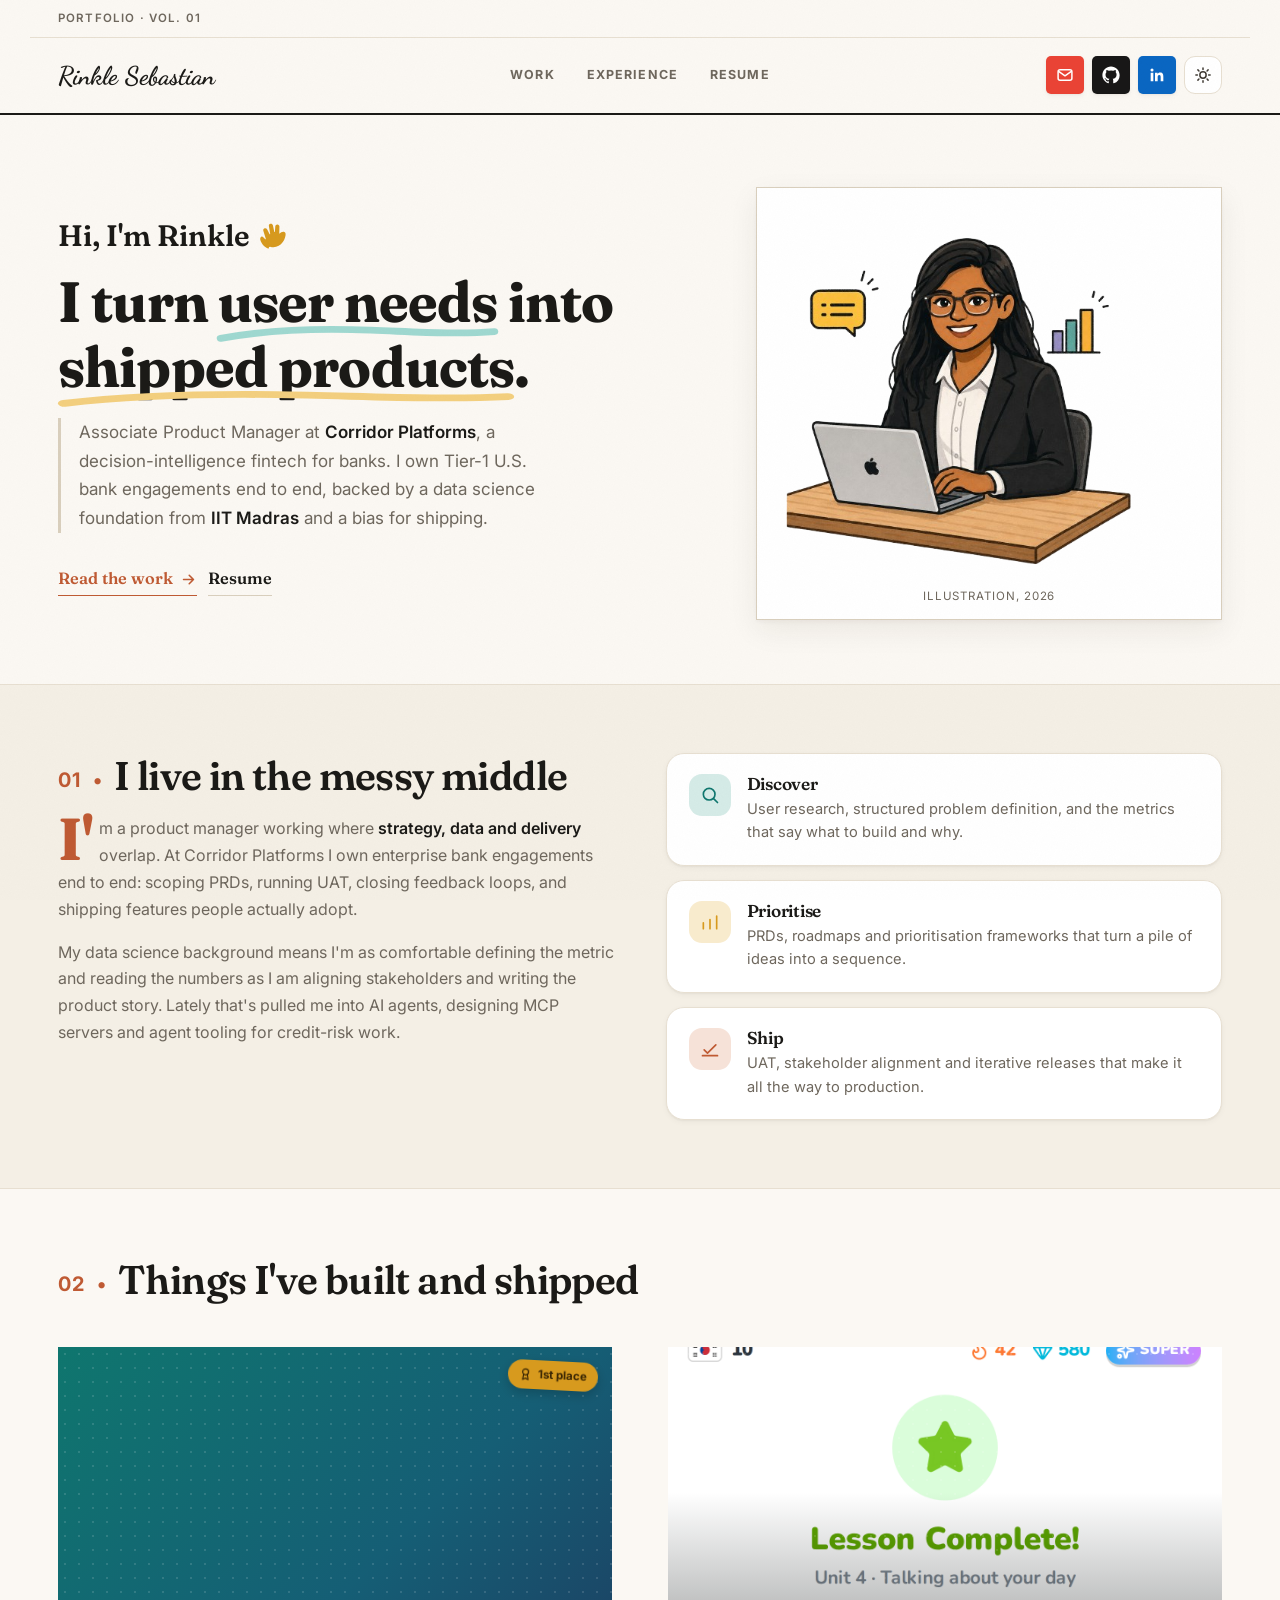
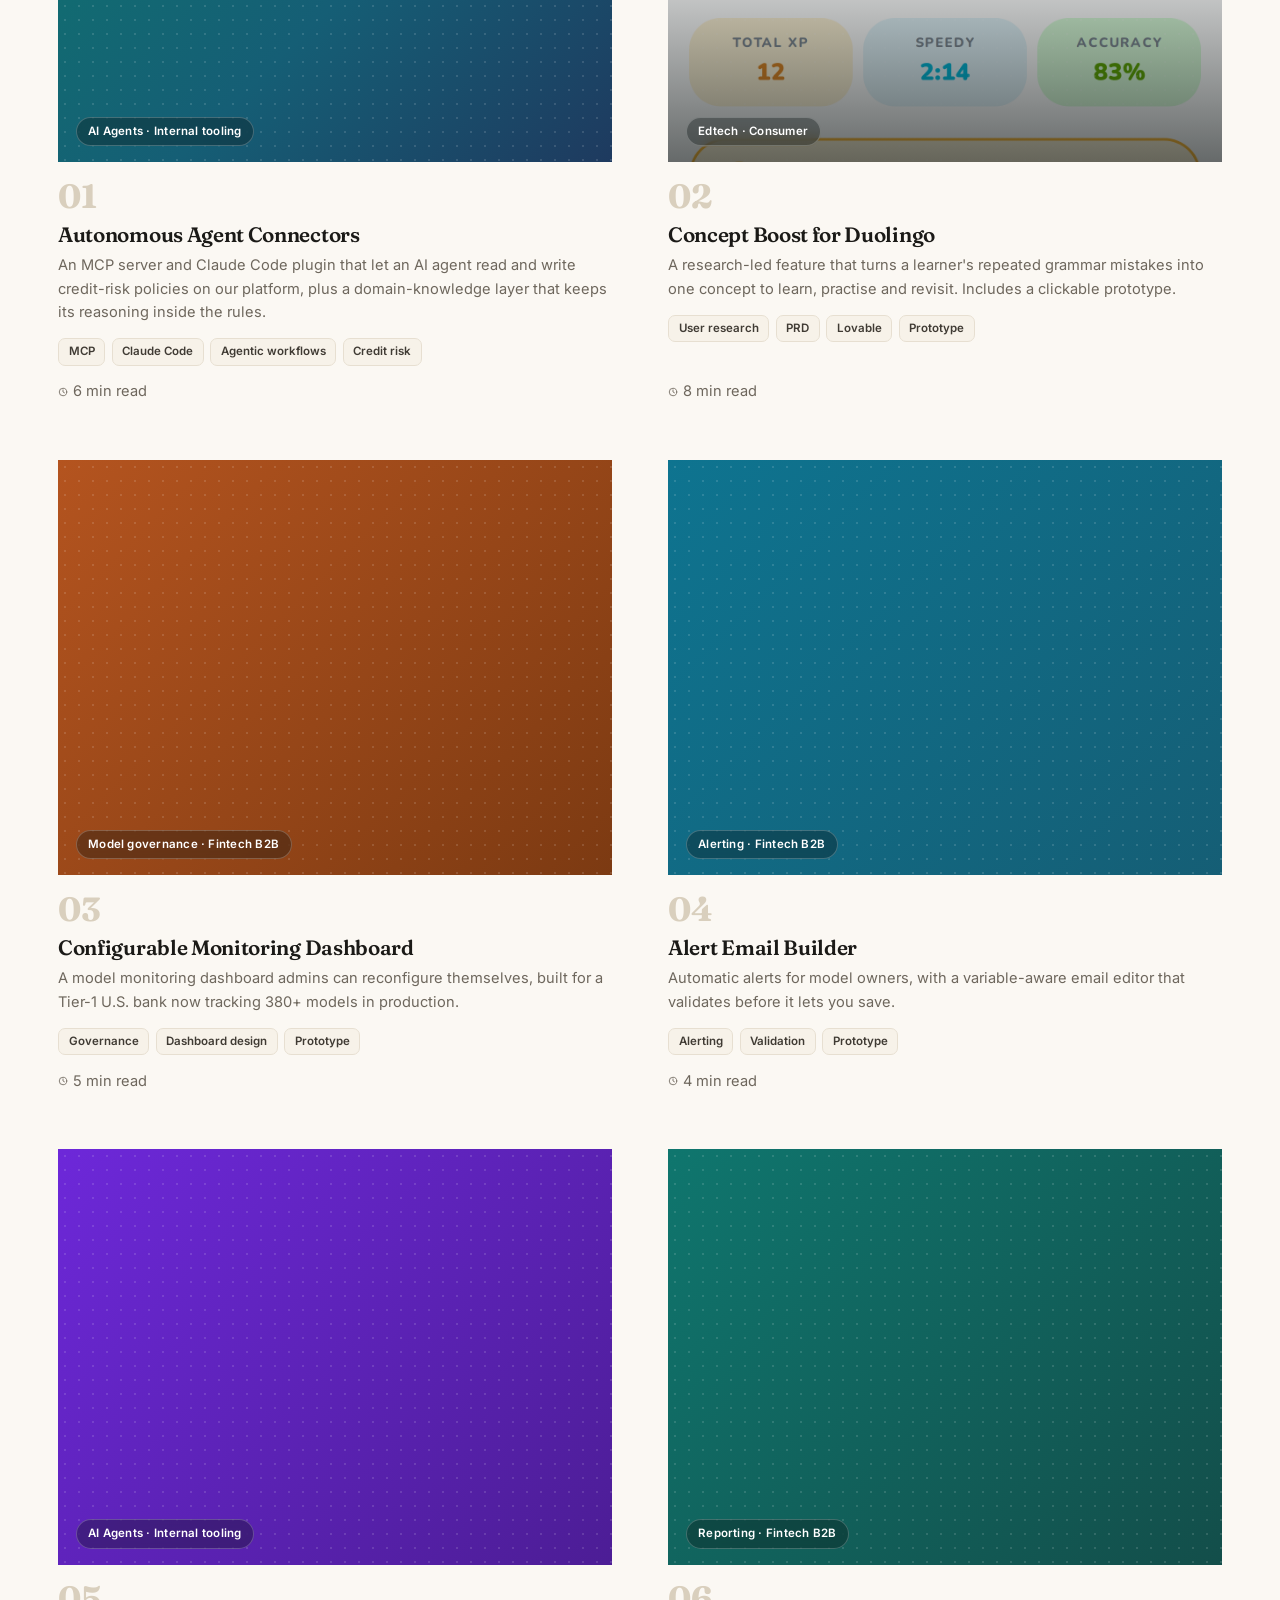
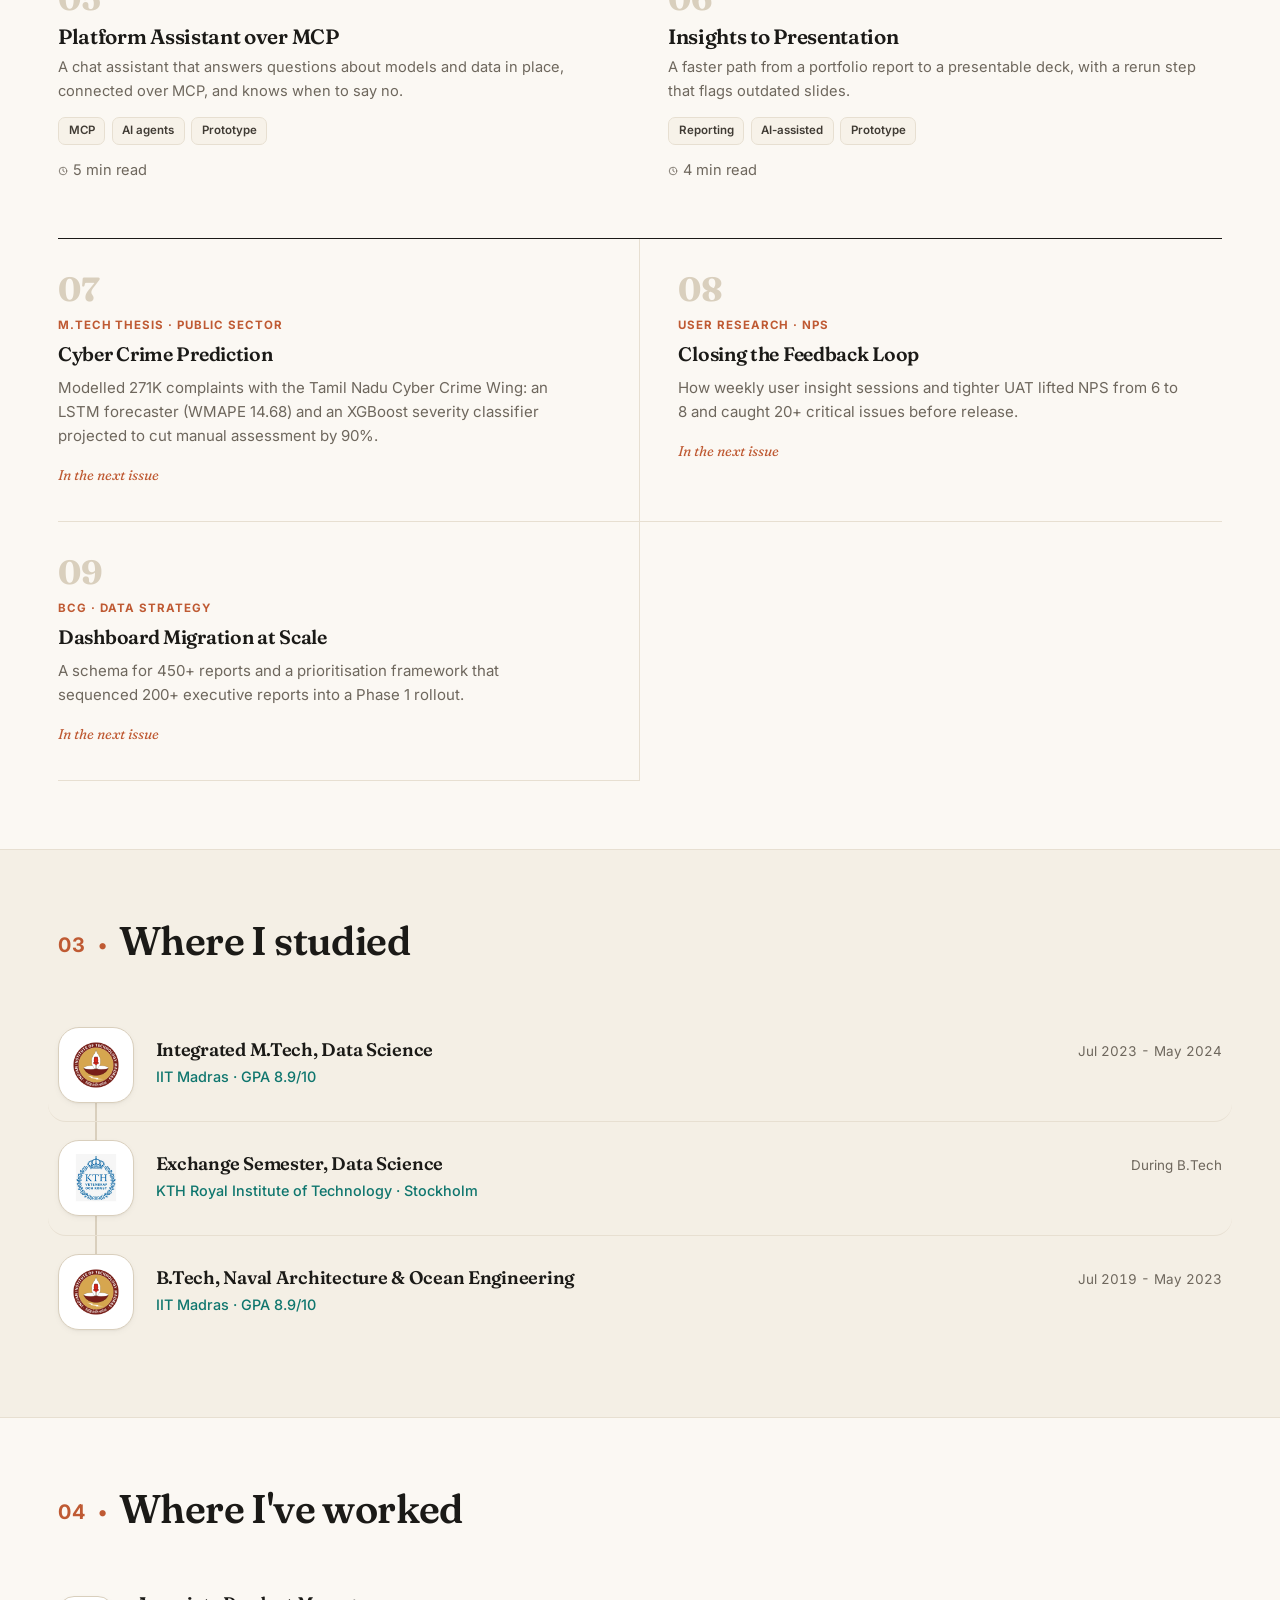
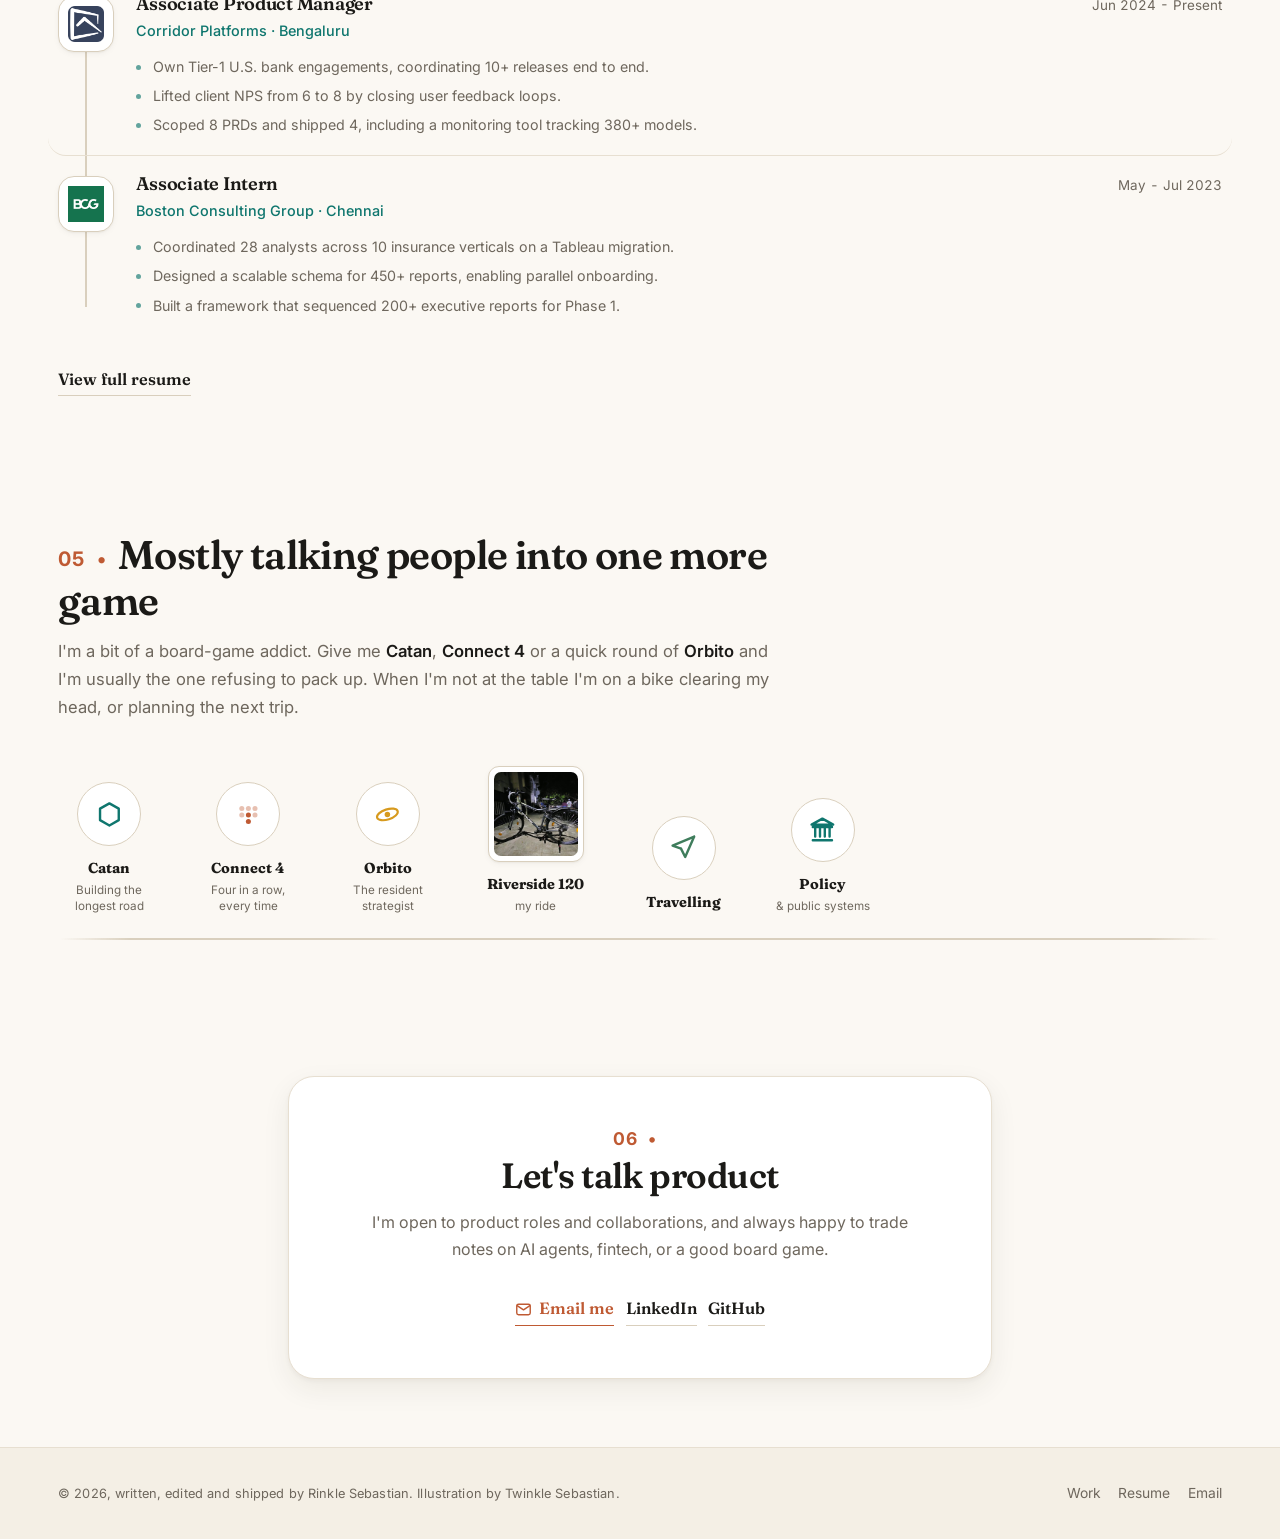
==== commit 1ed29f4e: "Split the monitoring work into 4 separate case studies The 4 prototypes turned out to be 4 distinct " ====
--- a/index.html
+++ b/index.html
@@ -188,24 +188,86 @@
           </div>
         </a>
 
-        <a class="pcard pcard--link" href="model-monitoring.html">
+        <a class="pcard pcard--link" href="monitoring-dashboard.html">
           <div class="pcard__media pcard__media--b">
             <span class="pcard__tag">Model governance &middot; Fintech B2B</span>
           </div>
           <div class="pcard__body">
             <span class="feature__n">03</span>
-            <h3>Model Monitoring Tool</h3>
-            <p>
-              A monitoring and governance product scoped and shipped to a Tier-1 U.S. bank,
-              now tracking 380+ models in production. Four workflows, shown as clickable
-              prototypes.
-            </p>
-            <div class="pcard__stack">
-              <span class="chip">Governance</span><span class="chip">MCP</span><span class="chip">Dashboard design</span><span class="chip">Prototype</span>
-            </div>
-            <p class="read-time">
-              <svg viewBox="0 0 24 24" fill="none" stroke="currentColor" stroke-width="2" stroke-linecap="round" stroke-linejoin="round" aria-hidden="true"><circle cx="12" cy="12" r="9"/><path d="M12 7v5l3.5 2"/></svg>
-              7 min read
+            <h3>Configurable Monitoring Dashboard</h3>
+            <p>
+              A model monitoring dashboard admins can reconfigure themselves, built for a
+              Tier-1 U.S. bank now tracking 380+ models in production.
+            </p>
+            <div class="pcard__stack">
+              <span class="chip">Governance</span><span class="chip">Dashboard design</span><span class="chip">Prototype</span>
+            </div>
+            <p class="read-time">
+              <svg viewBox="0 0 24 24" fill="none" stroke="currentColor" stroke-width="2" stroke-linecap="round" stroke-linejoin="round" aria-hidden="true"><circle cx="12" cy="12" r="9"/><path d="M12 7v5l3.5 2"/></svg>
+              5 min read
+            </p>
+          </div>
+        </a>
+
+        <a class="pcard pcard--link" href="alert-email-builder.html">
+          <div class="pcard__media pcard__media--c">
+            <span class="pcard__tag">Alerting &middot; Fintech B2B</span>
+          </div>
+          <div class="pcard__body">
+            <span class="feature__n">04</span>
+            <h3>Alert Email Builder</h3>
+            <p>
+              Automatic alerts for model owners, with a variable-aware email editor that
+              validates before it lets you save.
+            </p>
+            <div class="pcard__stack">
+              <span class="chip">Alerting</span><span class="chip">Validation</span><span class="chip">Prototype</span>
+            </div>
+            <p class="read-time">
+              <svg viewBox="0 0 24 24" fill="none" stroke="currentColor" stroke-width="2" stroke-linecap="round" stroke-linejoin="round" aria-hidden="true"><circle cx="12" cy="12" r="9"/><path d="M12 7v5l3.5 2"/></svg>
+              4 min read
+            </p>
+          </div>
+        </a>
+
+        <a class="pcard pcard--link" href="platform-assistant-mcp.html">
+          <div class="pcard__media pcard__media--d">
+            <span class="pcard__tag">AI Agents &middot; Internal tooling</span>
+          </div>
+          <div class="pcard__body">
+            <span class="feature__n">05</span>
+            <h3>Platform Assistant over MCP</h3>
+            <p>
+              A chat assistant that answers questions about models and data in place,
+              connected over MCP, and knows when to say no.
+            </p>
+            <div class="pcard__stack">
+              <span class="chip">MCP</span><span class="chip">AI agents</span><span class="chip">Prototype</span>
+            </div>
+            <p class="read-time">
+              <svg viewBox="0 0 24 24" fill="none" stroke="currentColor" stroke-width="2" stroke-linecap="round" stroke-linejoin="round" aria-hidden="true"><circle cx="12" cy="12" r="9"/><path d="M12 7v5l3.5 2"/></svg>
+              5 min read
+            </p>
+          </div>
+        </a>
+
+        <a class="pcard pcard--link" href="insights-to-presentation.html">
+          <div class="pcard__media pcard__media--a">
+            <span class="pcard__tag">Reporting &middot; Fintech B2B</span>
+          </div>
+          <div class="pcard__body">
+            <span class="feature__n">06</span>
+            <h3>Insights to Presentation</h3>
+            <p>
+              A faster path from a portfolio report to a presentable deck, with a rerun step
+              that flags outdated slides.
+            </p>
+            <div class="pcard__stack">
+              <span class="chip">Reporting</span><span class="chip">AI-assisted</span><span class="chip">Prototype</span>
+            </div>
+            <p class="read-time">
+              <svg viewBox="0 0 24 24" fill="none" stroke="currentColor" stroke-width="2" stroke-linecap="round" stroke-linejoin="round" aria-hidden="true"><circle cx="12" cy="12" r="9"/><path d="M12 7v5l3.5 2"/></svg>
+              4 min read
             </p>
           </div>
         </a>
@@ -213,21 +275,21 @@
 
       <div class="feature-grid">
         <article class="feature">
-          <span class="feature__n">04</span>
+          <span class="feature__n">07</span>
           <p class="feature__kicker">M.Tech thesis &middot; Public sector</p>
           <h3>Cyber Crime Prediction</h3>
           <p class="feature__deck">Modelled 271K complaints with the Tamil Nadu Cyber Crime Wing: an LSTM forecaster (WMAPE 14.68) and an XGBoost severity classifier projected to cut manual assessment by 90%.</p>
           <span class="feature__status">In the next issue</span>
         </article>
         <article class="feature">
-          <span class="feature__n">05</span>
+          <span class="feature__n">08</span>
           <p class="feature__kicker">User research &middot; NPS</p>
           <h3>Closing the Feedback Loop</h3>
           <p class="feature__deck">How weekly user insight sessions and tighter UAT lifted NPS from 6 to 8 and caught 20+ critical issues before release.</p>
           <span class="feature__status">In the next issue</span>
         </article>
         <article class="feature">
-          <span class="feature__n">06</span>
+          <span class="feature__n">09</span>
           <p class="feature__kicker">BCG &middot; Data strategy</p>
           <h3>Dashboard Migration at Scale</h3>
           <p class="feature__deck">A schema for 450+ reports and a prioritisation framework that sequenced 200+ executive reports into a Phase 1 rollout.</p>
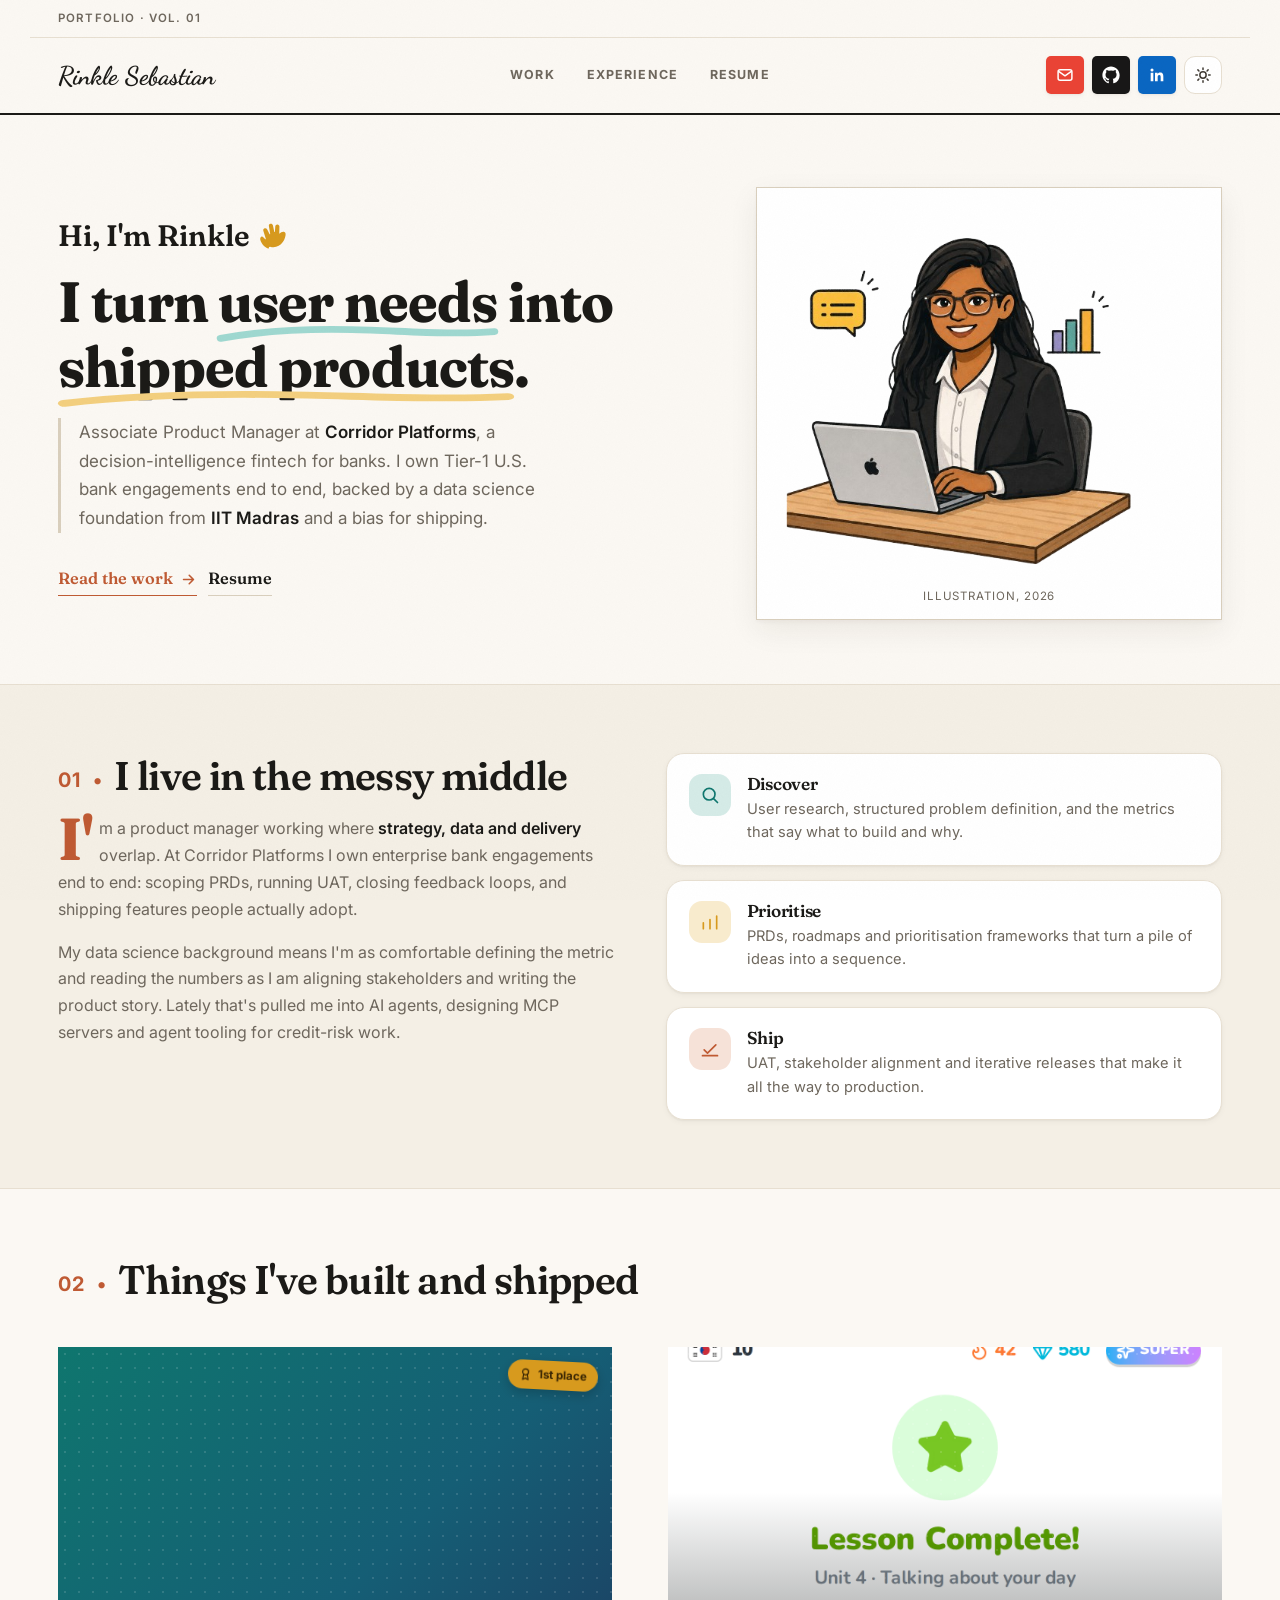
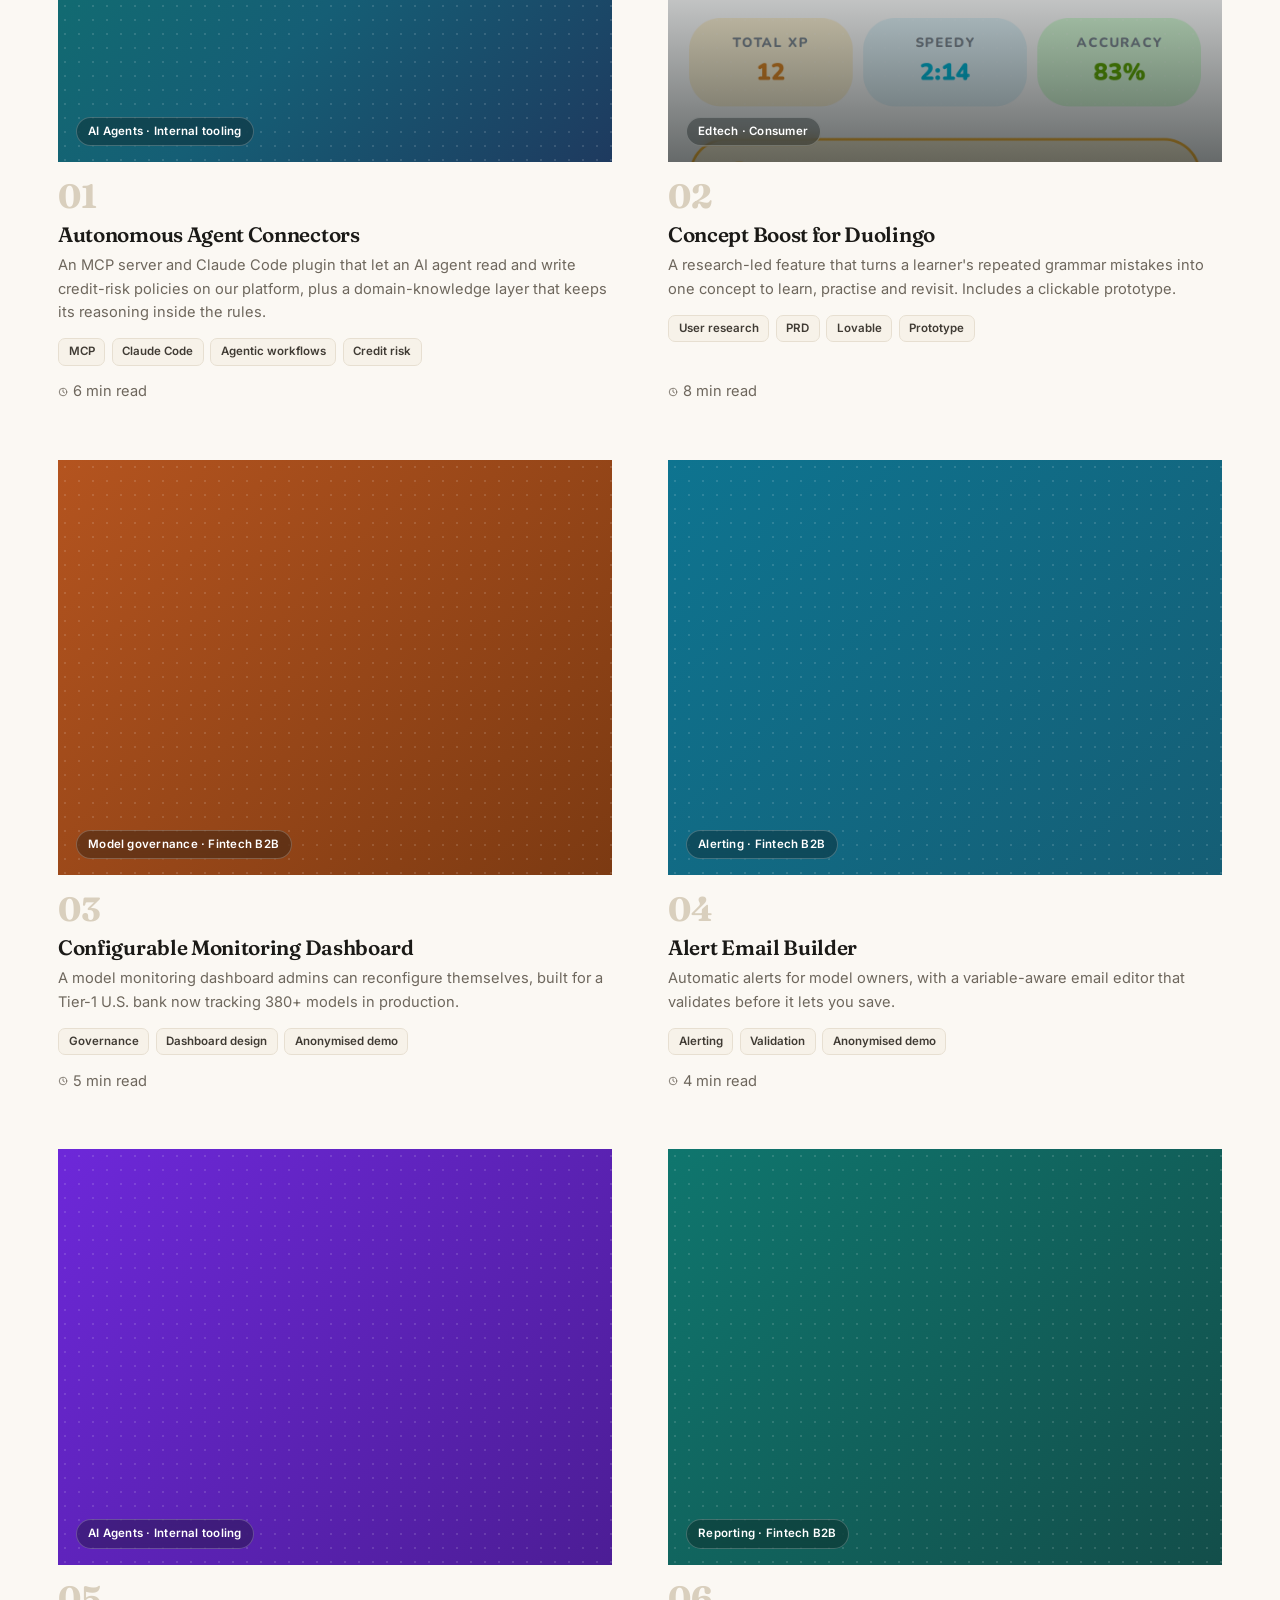
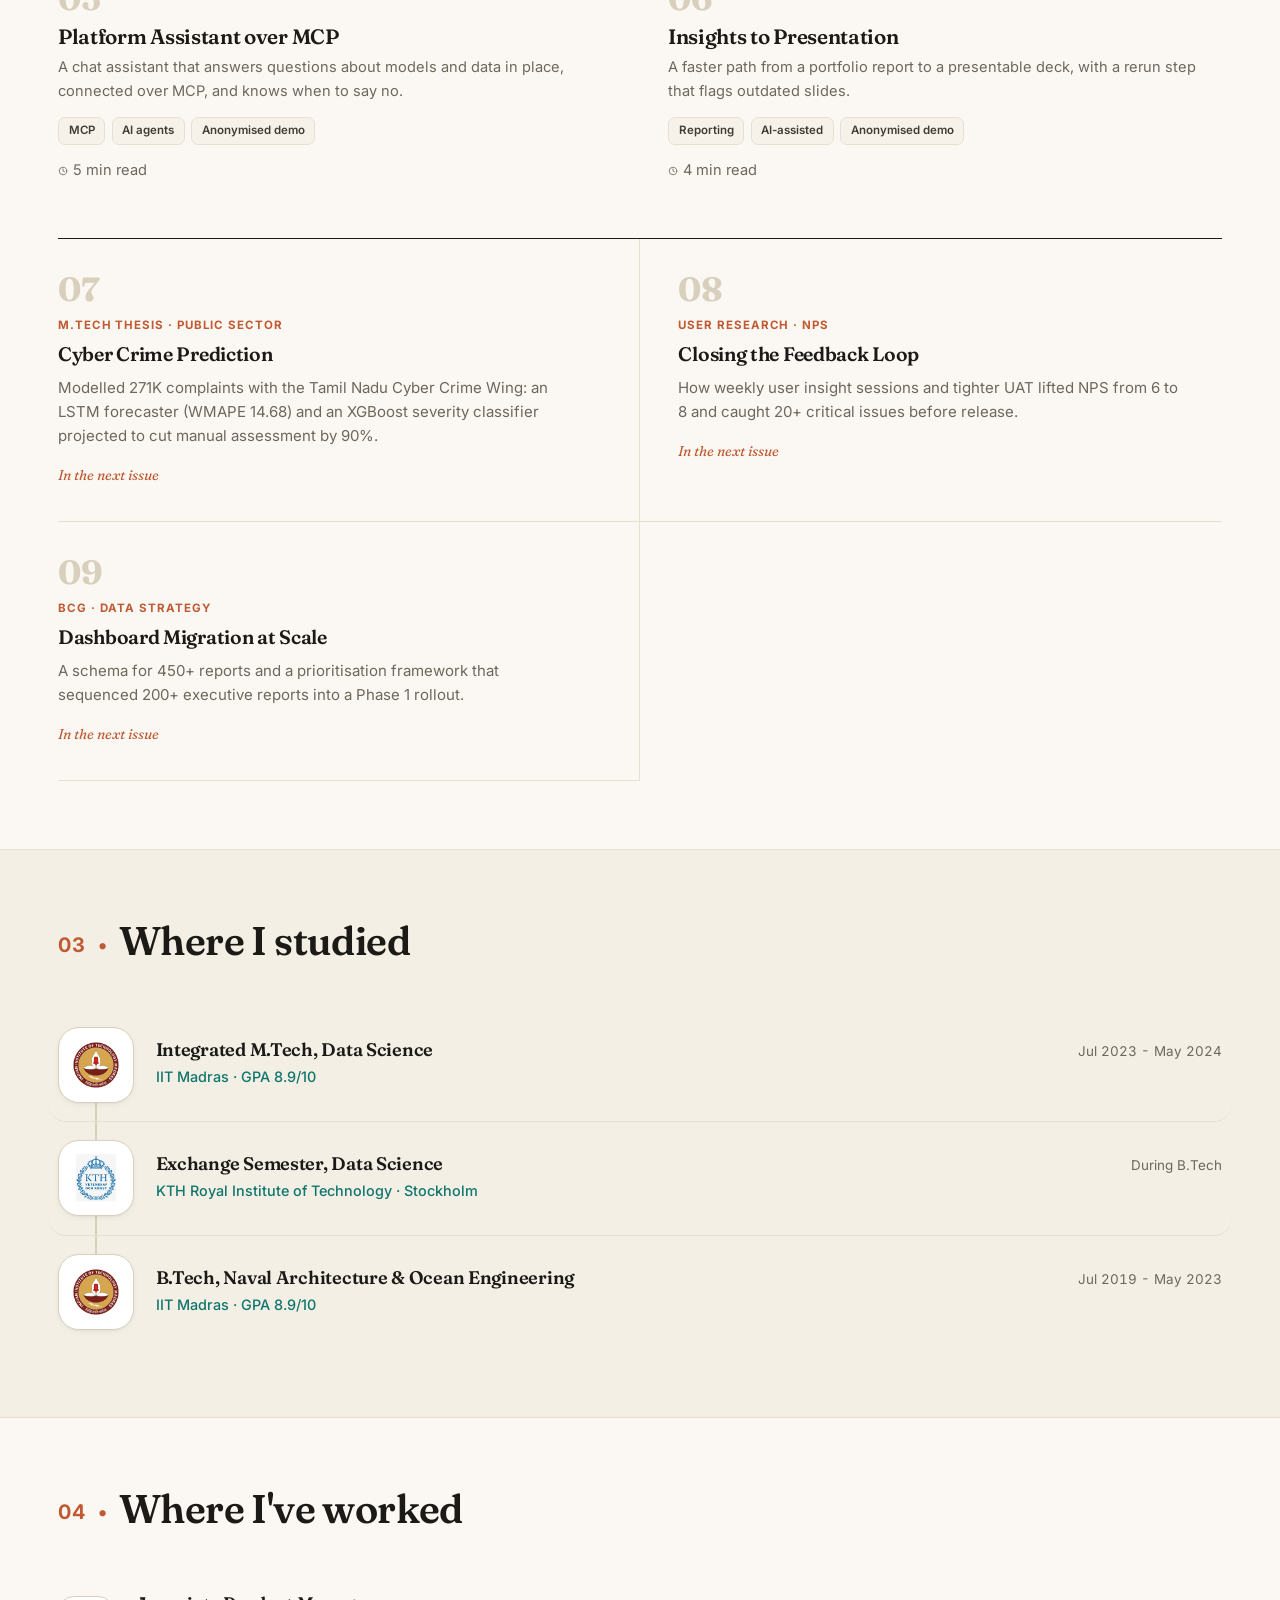
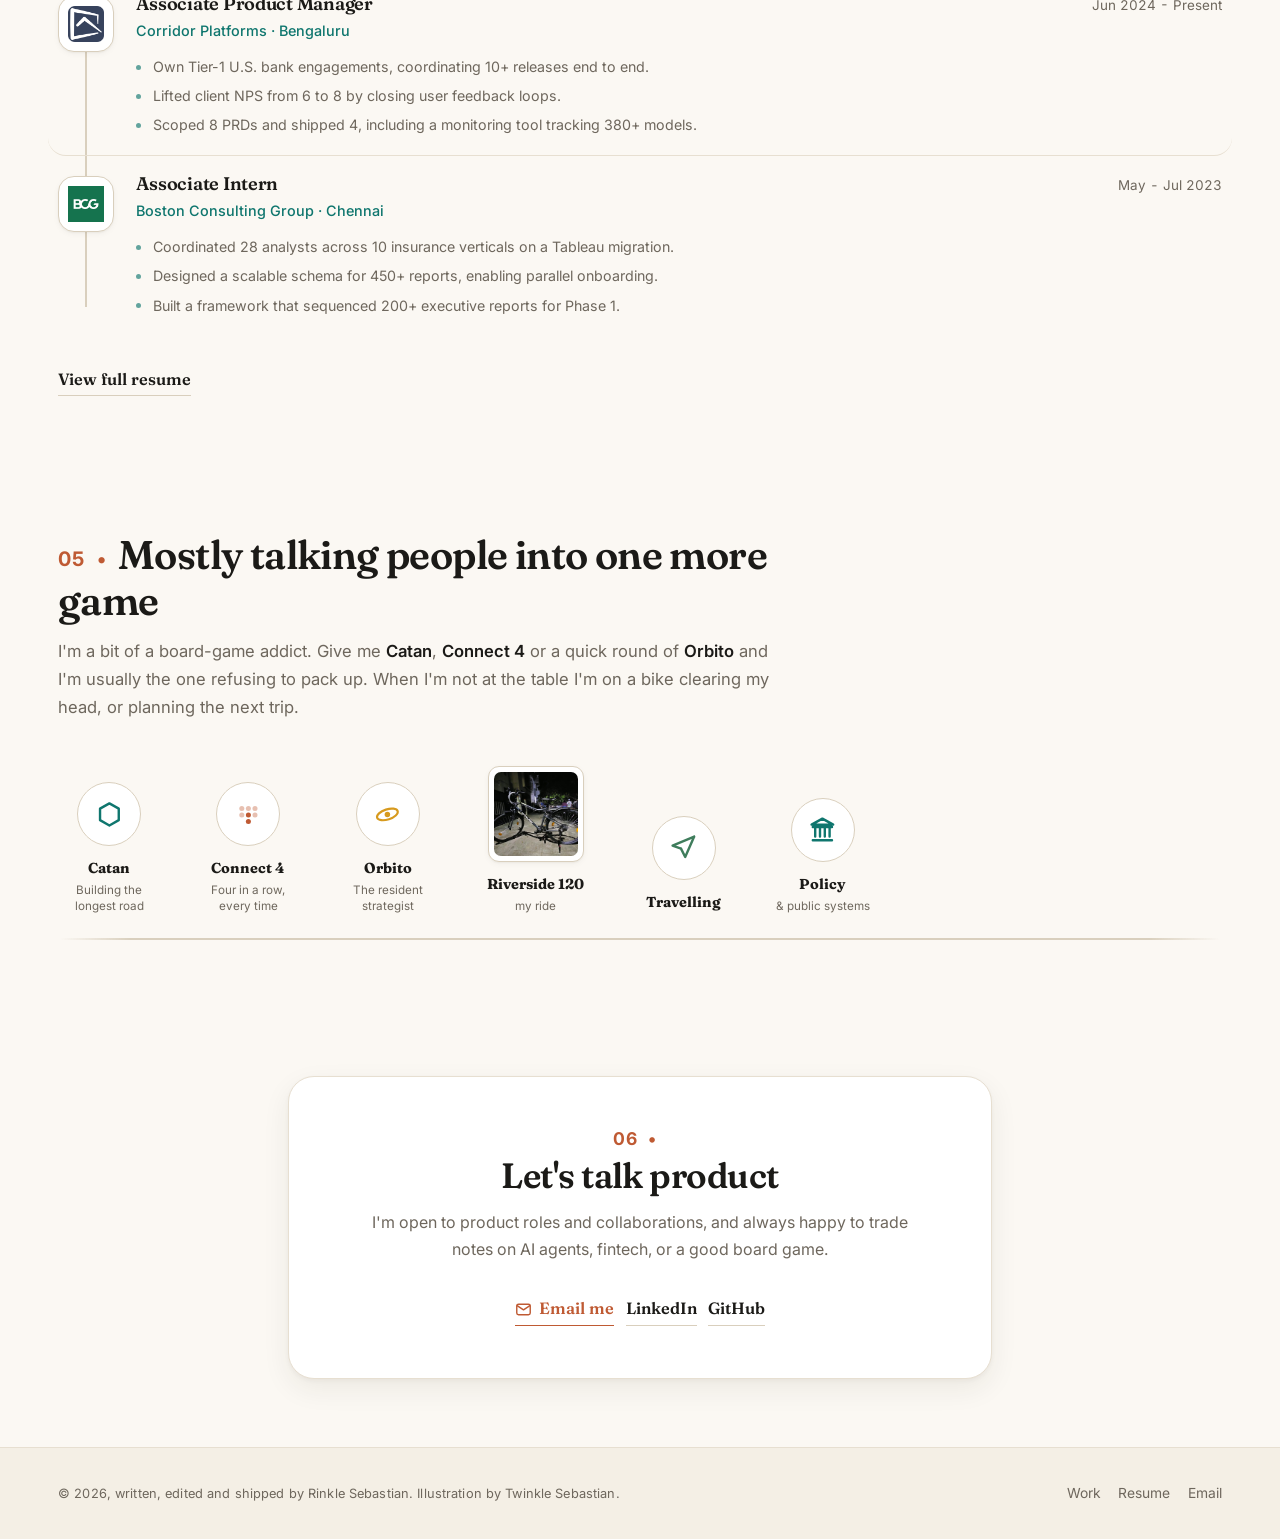
==== commit fbc36d4c: "Reframe the 4 governance case studies as real, shipped work These are actual Corridor Platforms work" ====
--- a/index.html
+++ b/index.html
@@ -200,7 +200,7 @@
               Tier-1 U.S. bank now tracking 380+ models in production.
             </p>
             <div class="pcard__stack">
-              <span class="chip">Governance</span><span class="chip">Dashboard design</span><span class="chip">Prototype</span>
+              <span class="chip">Governance</span><span class="chip">Dashboard design</span><span class="chip">Anonymised demo</span>
             </div>
             <p class="read-time">
               <svg viewBox="0 0 24 24" fill="none" stroke="currentColor" stroke-width="2" stroke-linecap="round" stroke-linejoin="round" aria-hidden="true"><circle cx="12" cy="12" r="9"/><path d="M12 7v5l3.5 2"/></svg>
@@ -221,7 +221,7 @@
               validates before it lets you save.
             </p>
             <div class="pcard__stack">
-              <span class="chip">Alerting</span><span class="chip">Validation</span><span class="chip">Prototype</span>
+              <span class="chip">Alerting</span><span class="chip">Validation</span><span class="chip">Anonymised demo</span>
             </div>
             <p class="read-time">
               <svg viewBox="0 0 24 24" fill="none" stroke="currentColor" stroke-width="2" stroke-linecap="round" stroke-linejoin="round" aria-hidden="true"><circle cx="12" cy="12" r="9"/><path d="M12 7v5l3.5 2"/></svg>
@@ -242,7 +242,7 @@
               connected over MCP, and knows when to say no.
             </p>
             <div class="pcard__stack">
-              <span class="chip">MCP</span><span class="chip">AI agents</span><span class="chip">Prototype</span>
+              <span class="chip">MCP</span><span class="chip">AI agents</span><span class="chip">Anonymised demo</span>
             </div>
             <p class="read-time">
               <svg viewBox="0 0 24 24" fill="none" stroke="currentColor" stroke-width="2" stroke-linecap="round" stroke-linejoin="round" aria-hidden="true"><circle cx="12" cy="12" r="9"/><path d="M12 7v5l3.5 2"/></svg>
@@ -263,7 +263,7 @@
               that flags outdated slides.
             </p>
             <div class="pcard__stack">
-              <span class="chip">Reporting</span><span class="chip">AI-assisted</span><span class="chip">Prototype</span>
+              <span class="chip">Reporting</span><span class="chip">AI-assisted</span><span class="chip">Anonymised demo</span>
             </div>
             <p class="read-time">
               <svg viewBox="0 0 24 24" fill="none" stroke="currentColor" stroke-width="2" stroke-linecap="round" stroke-linejoin="round" aria-hidden="true"><circle cx="12" cy="12" r="9"/><path d="M12 7v5l3.5 2"/></svg>
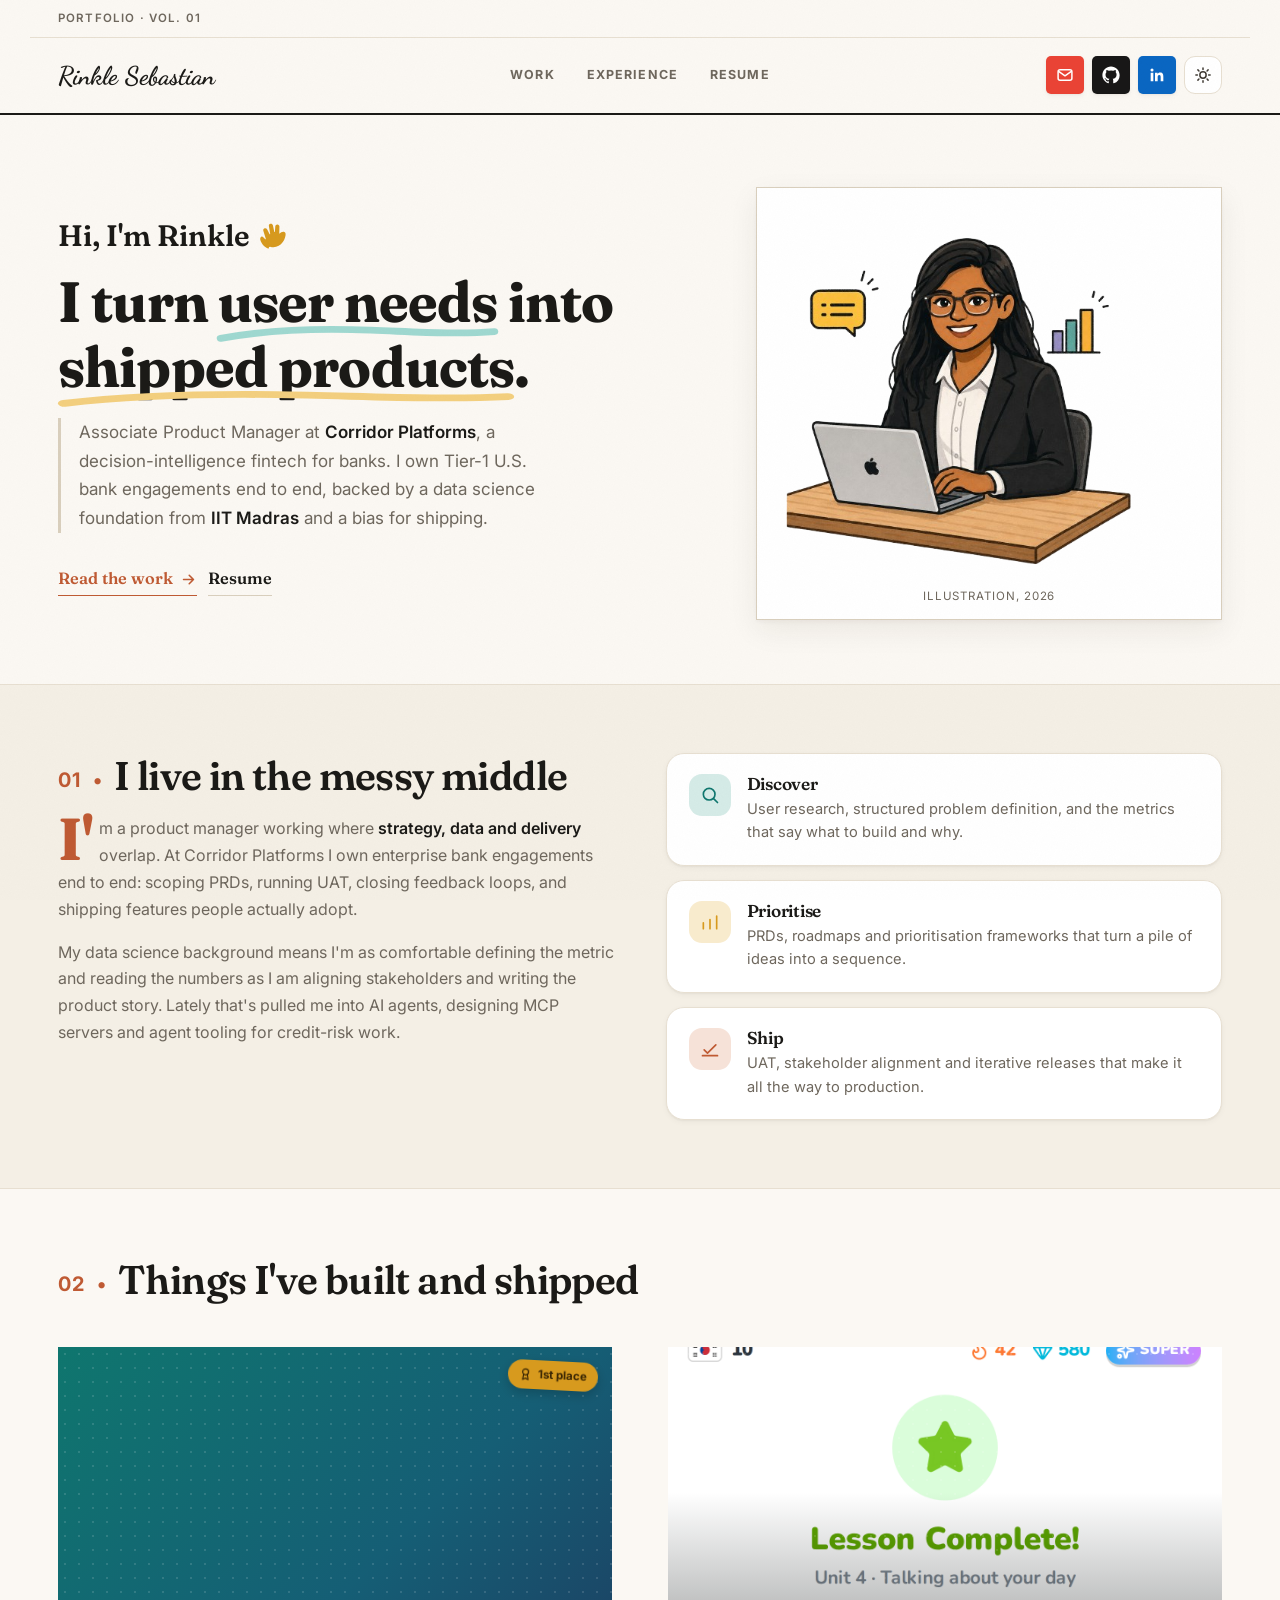
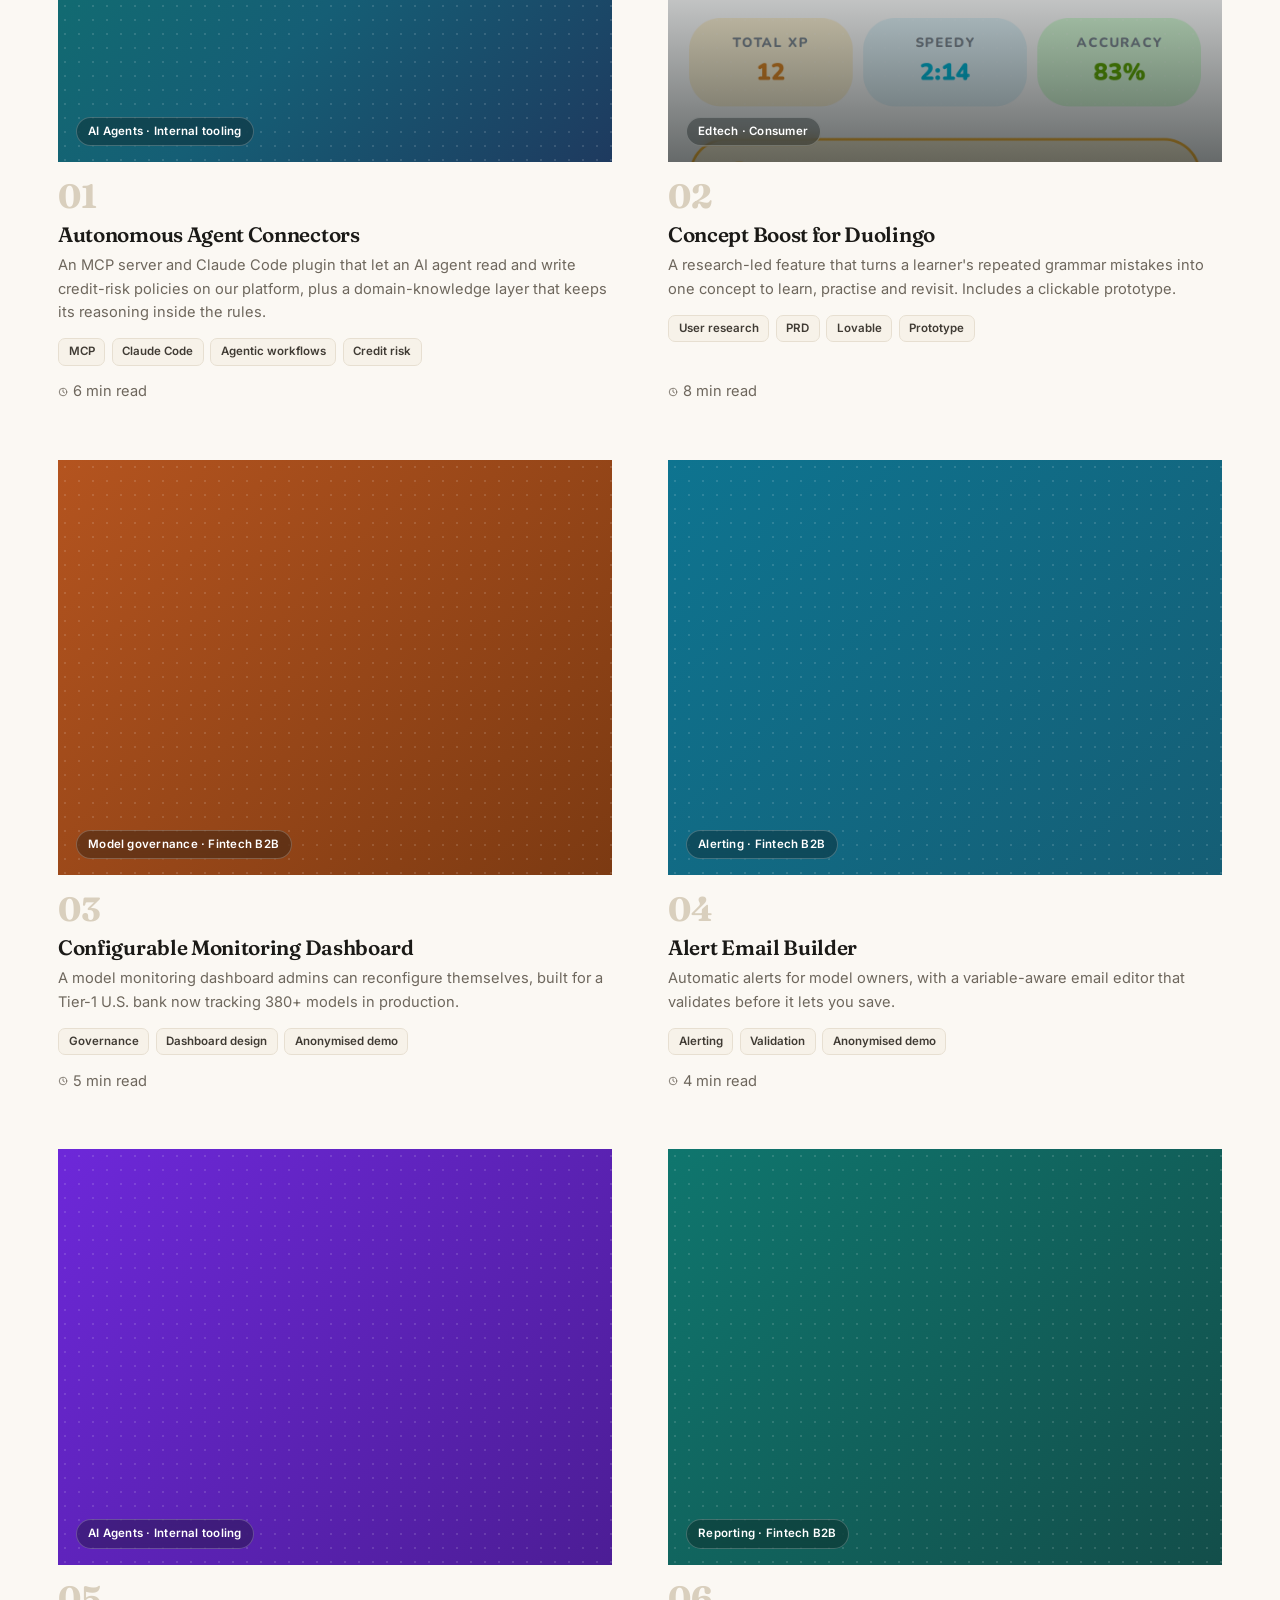
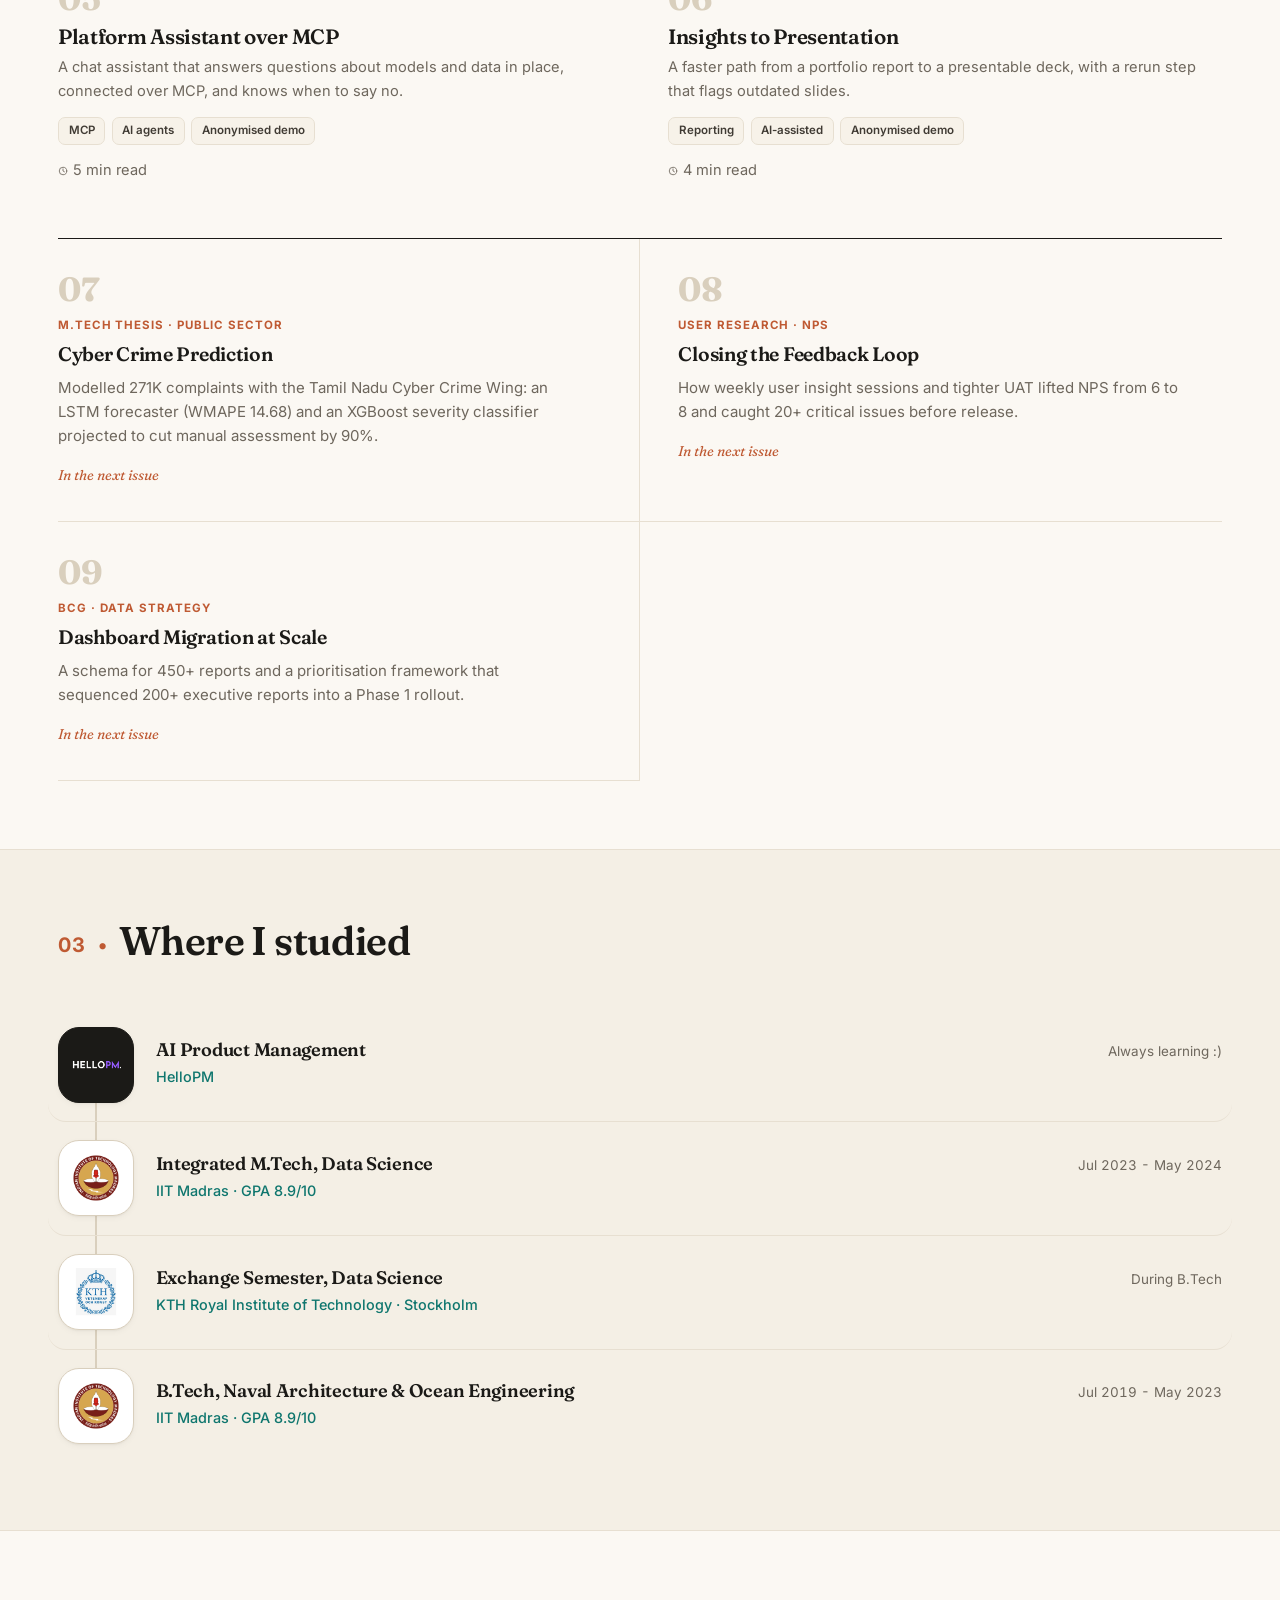
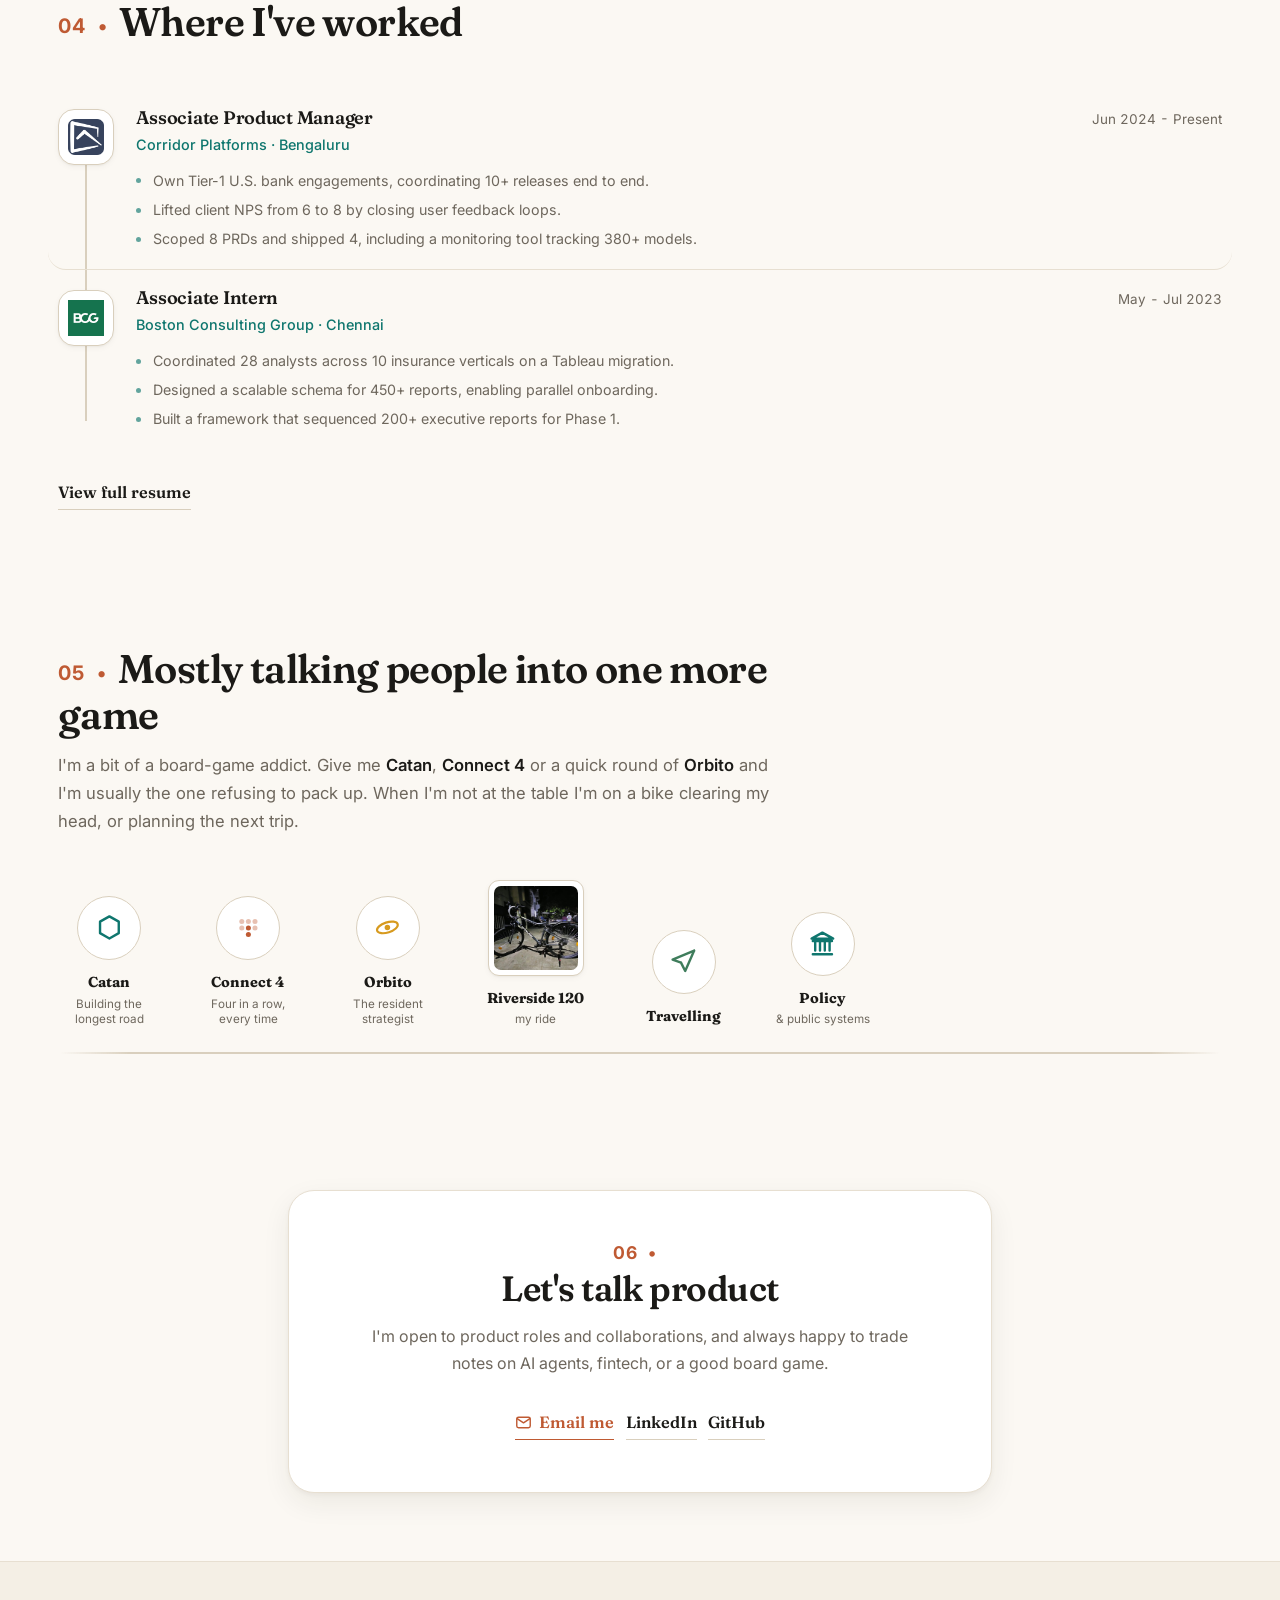
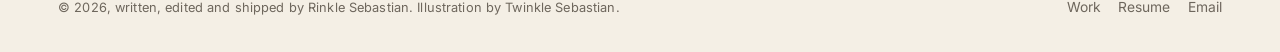
==== commit 321810d9: "Add HelloPM to education Adds AI Product Management at HelloPM as the most recent entry in Where I s" ====
--- a/index.html
+++ b/index.html
@@ -306,6 +306,18 @@
         </div>
         <div class="exp-list exp-list--lg">
           <div class="exp-row">
+            <div class="exp-row__mark org-logo-img org-logo-img--lg org-logo-img--dark"><img src="assets/logo-hellopm.png" alt="HelloPM" loading="lazy" /></div>
+            <div>
+              <div class="exp-row__head">
+                <div class="exp-row__role">
+                  <h3>AI Product Management</h3>
+                  <p>HelloPM</p>
+                </div>
+                <span class="exp-row__date">Always learning :)</span>
+              </div>
+            </div>
+          </div>
+          <div class="exp-row">
             <div class="exp-row__mark org-logo-img org-logo-img--lg"><img src="assets/logo-iitm.png" alt="IIT Madras" loading="lazy" /></div>
             <div>
               <div class="exp-row__head">
--- a/styles.css
+++ b/styles.css
@@ -622,6 +622,7 @@
 }
 .org-logo-img img { width: 100%; height: 100%; object-fit: contain; display: block; }
 .org-logo-img--lg { --mark: 76px; padding: 12px; border-radius: 21px; }
+.org-logo-img--dark { background: var(--text); border-color: var(--text); }
 
 /* ---------- Interests / outside work ---------- */
 .interests-label {
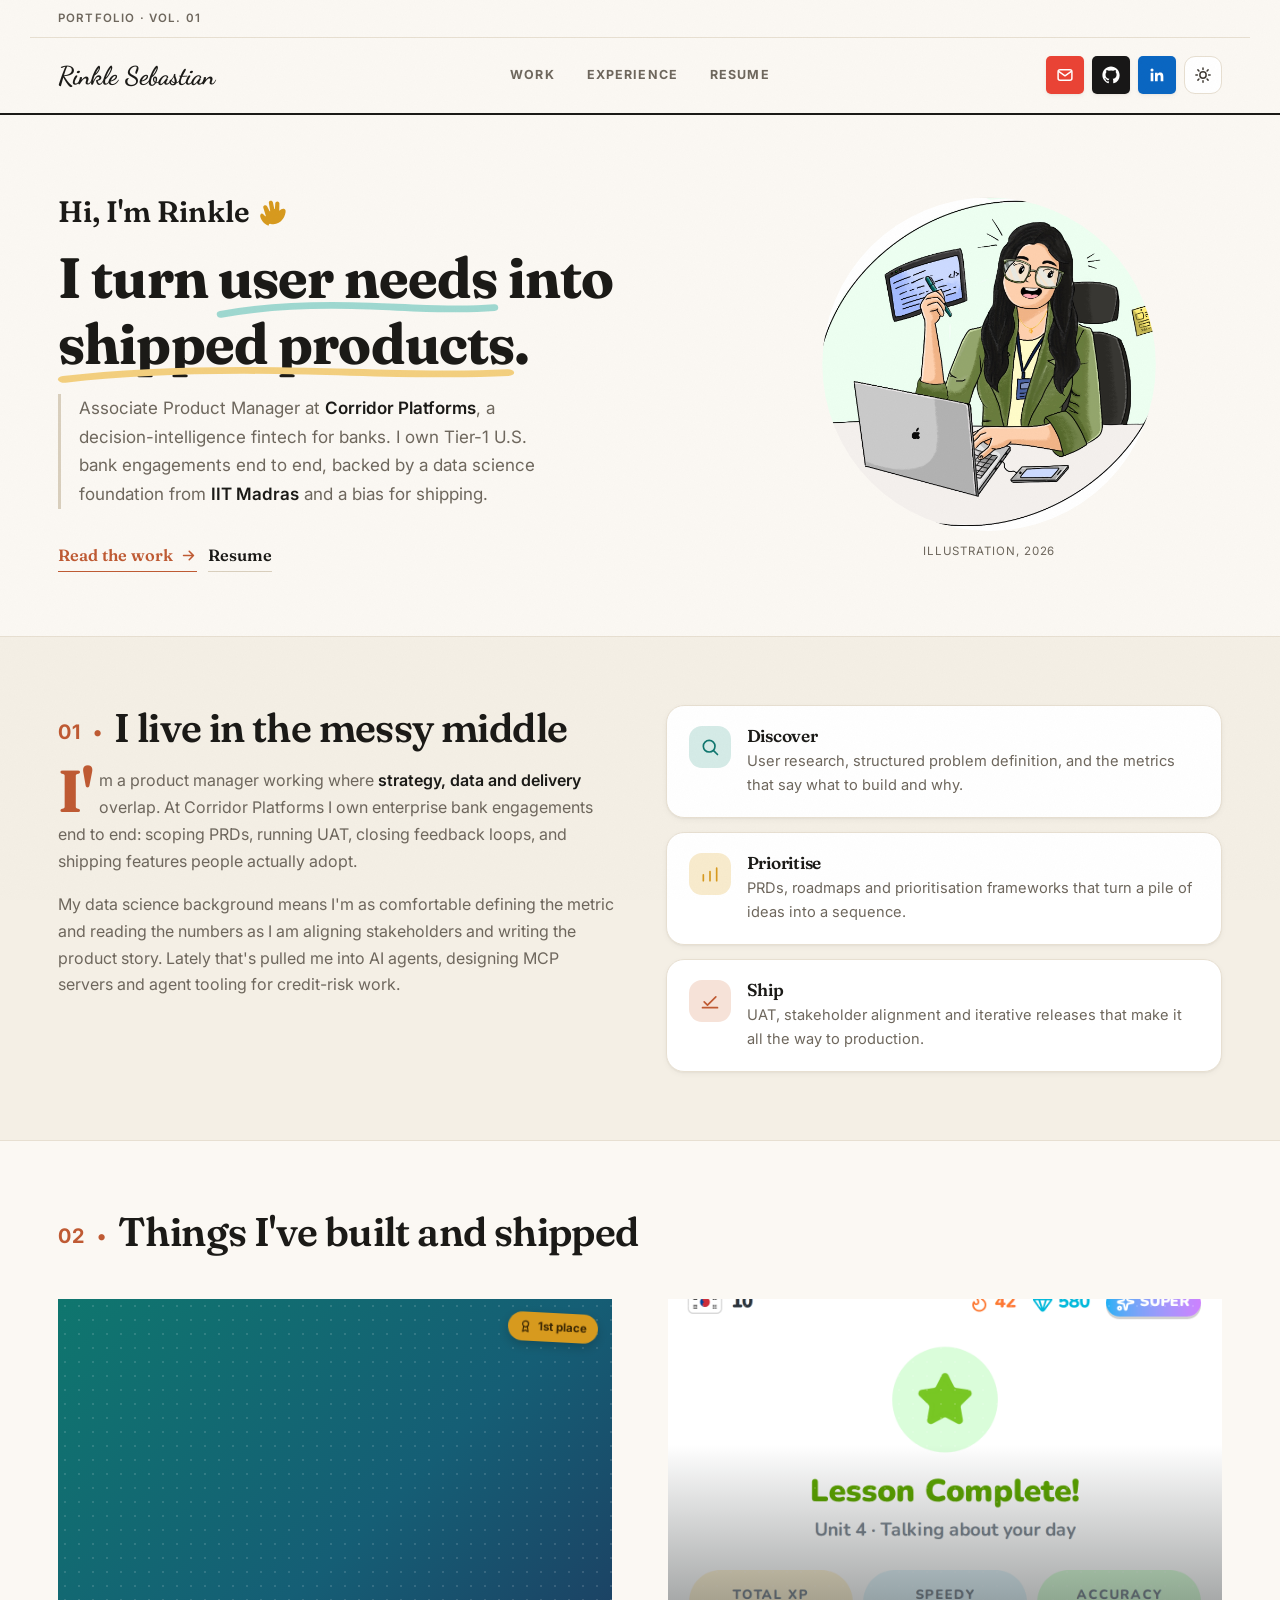
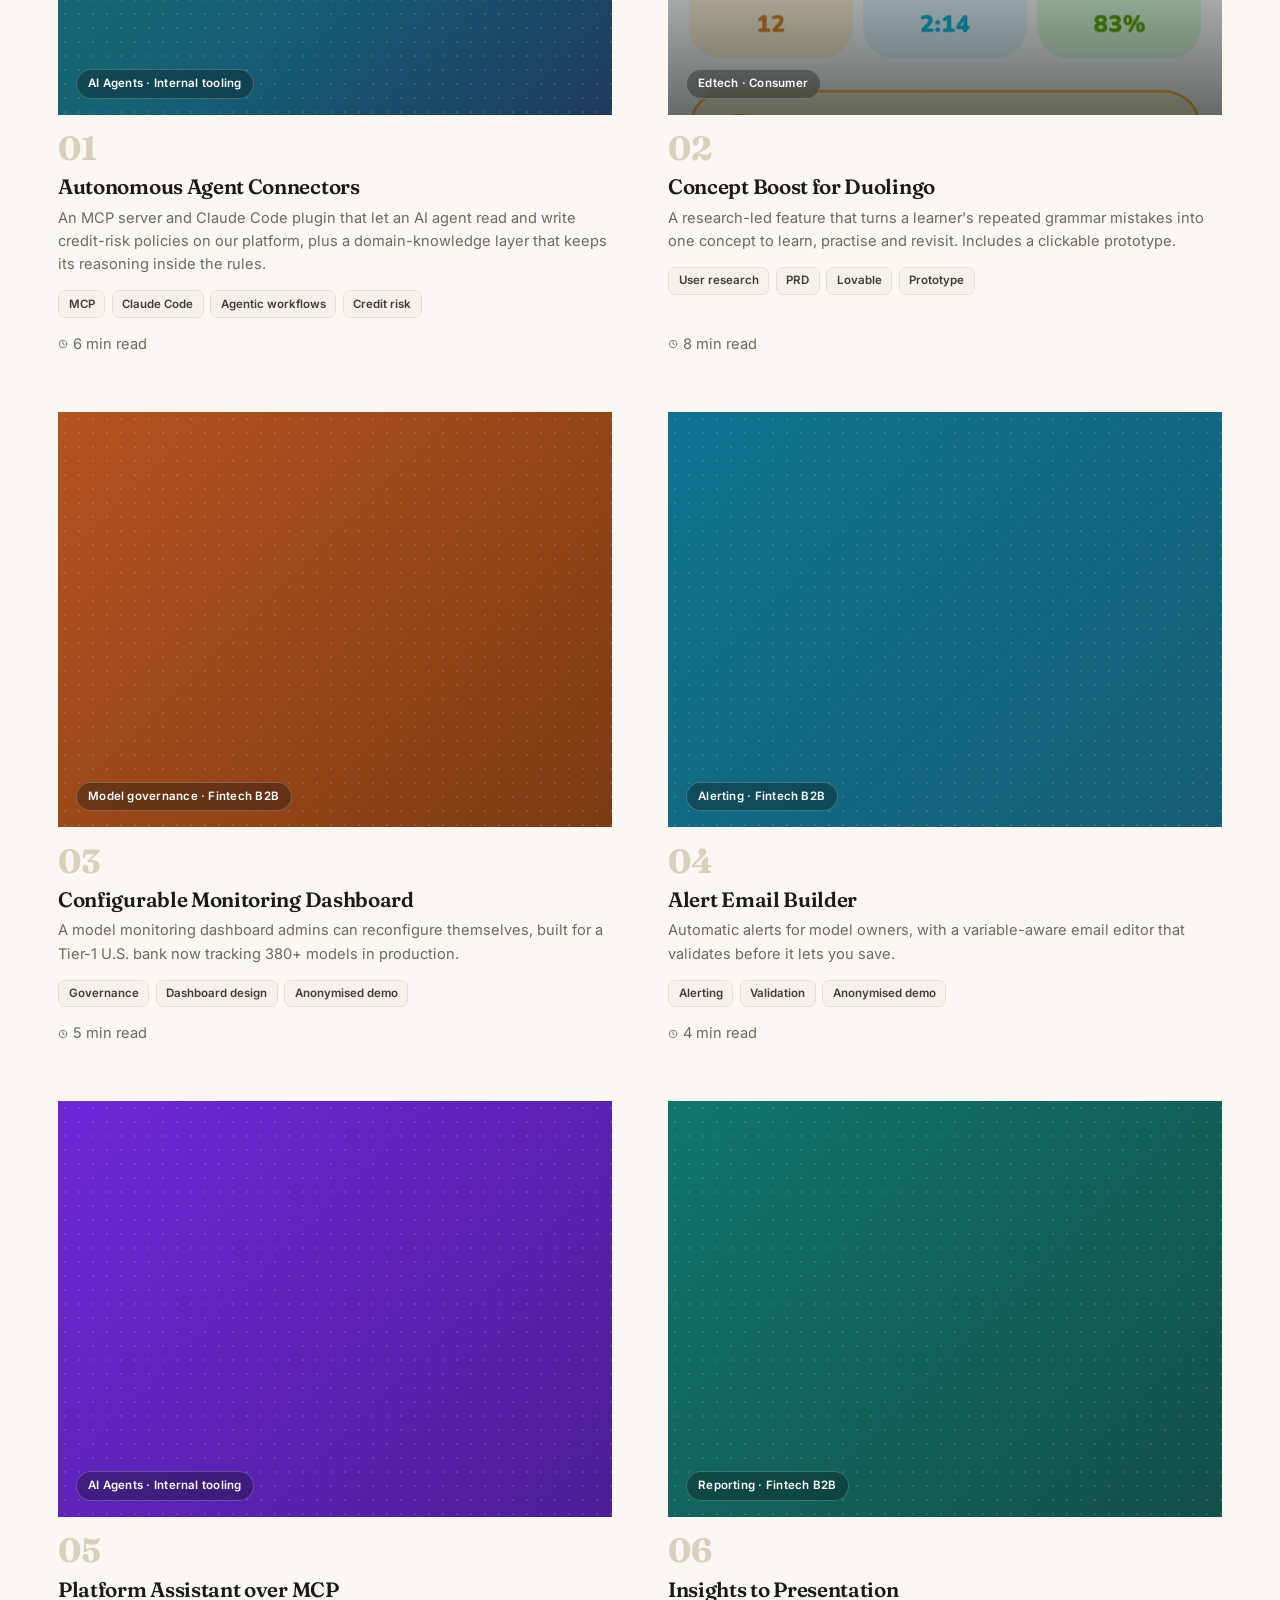
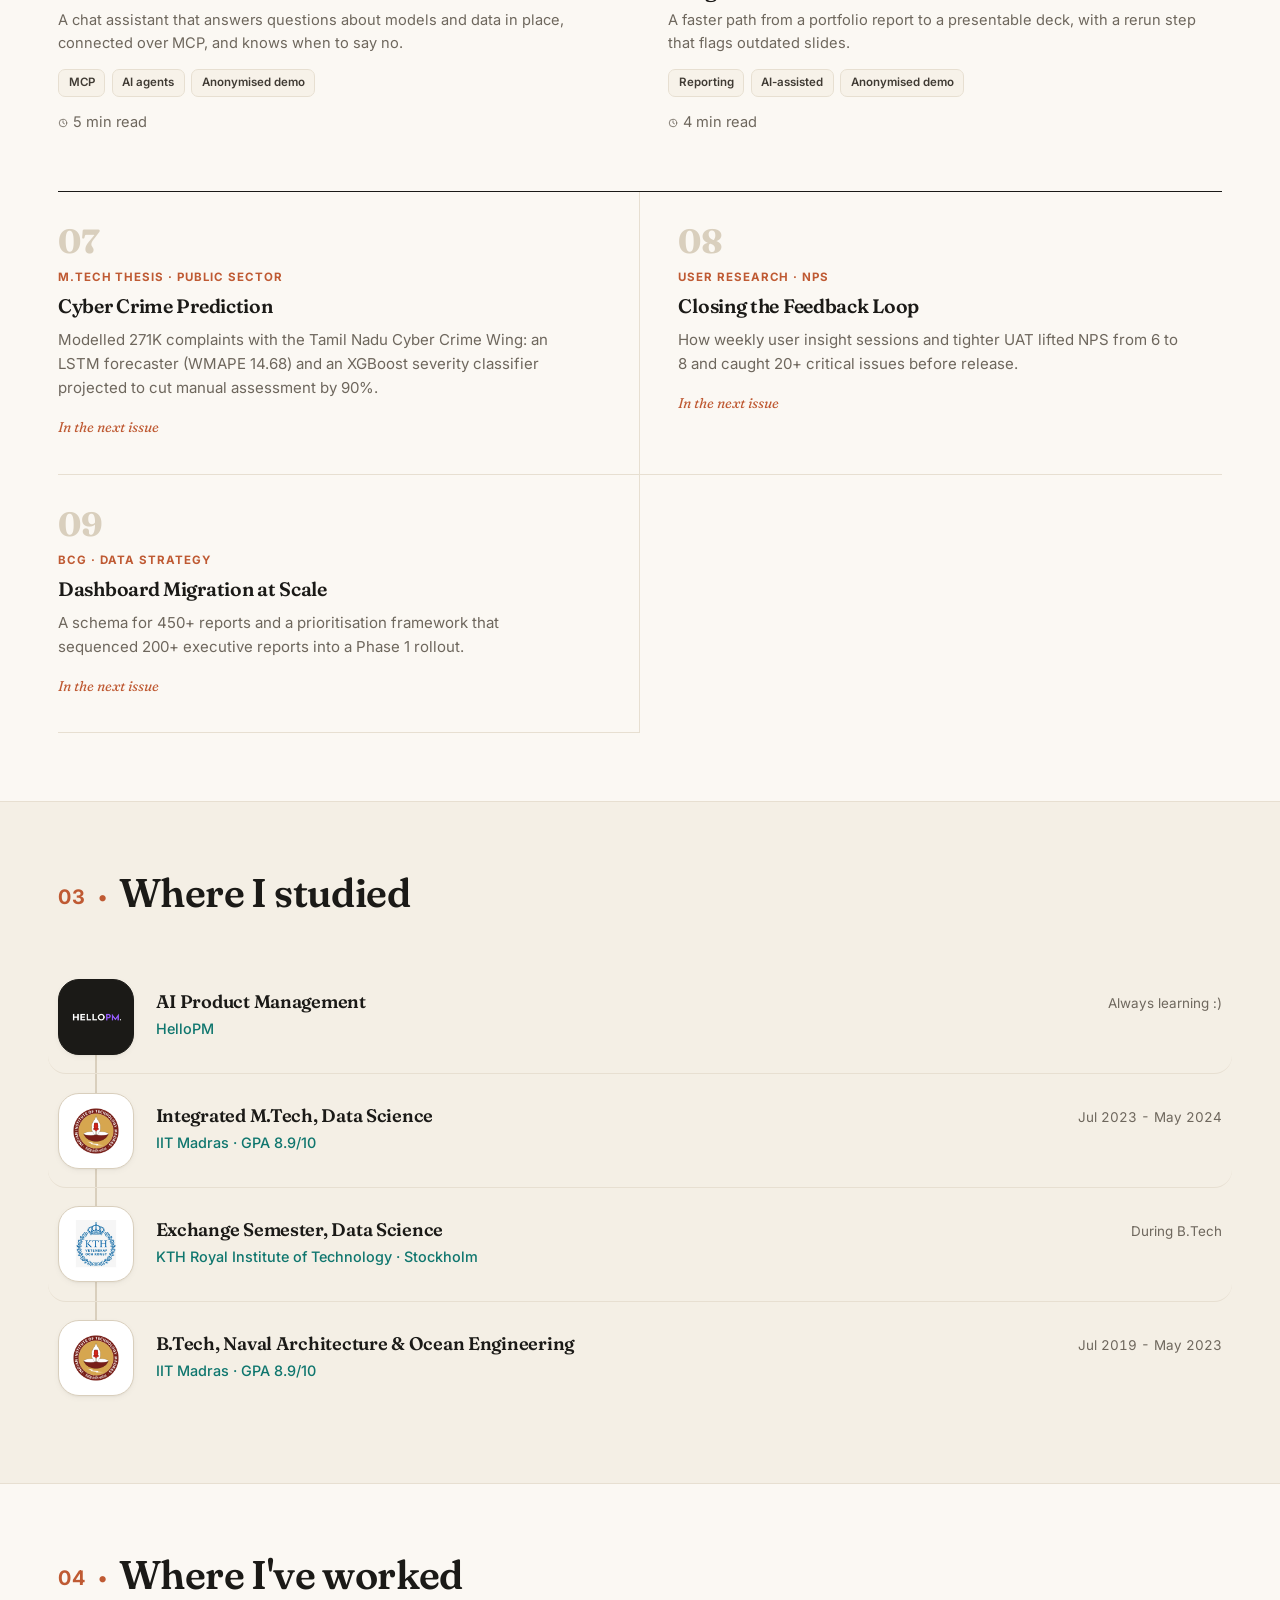
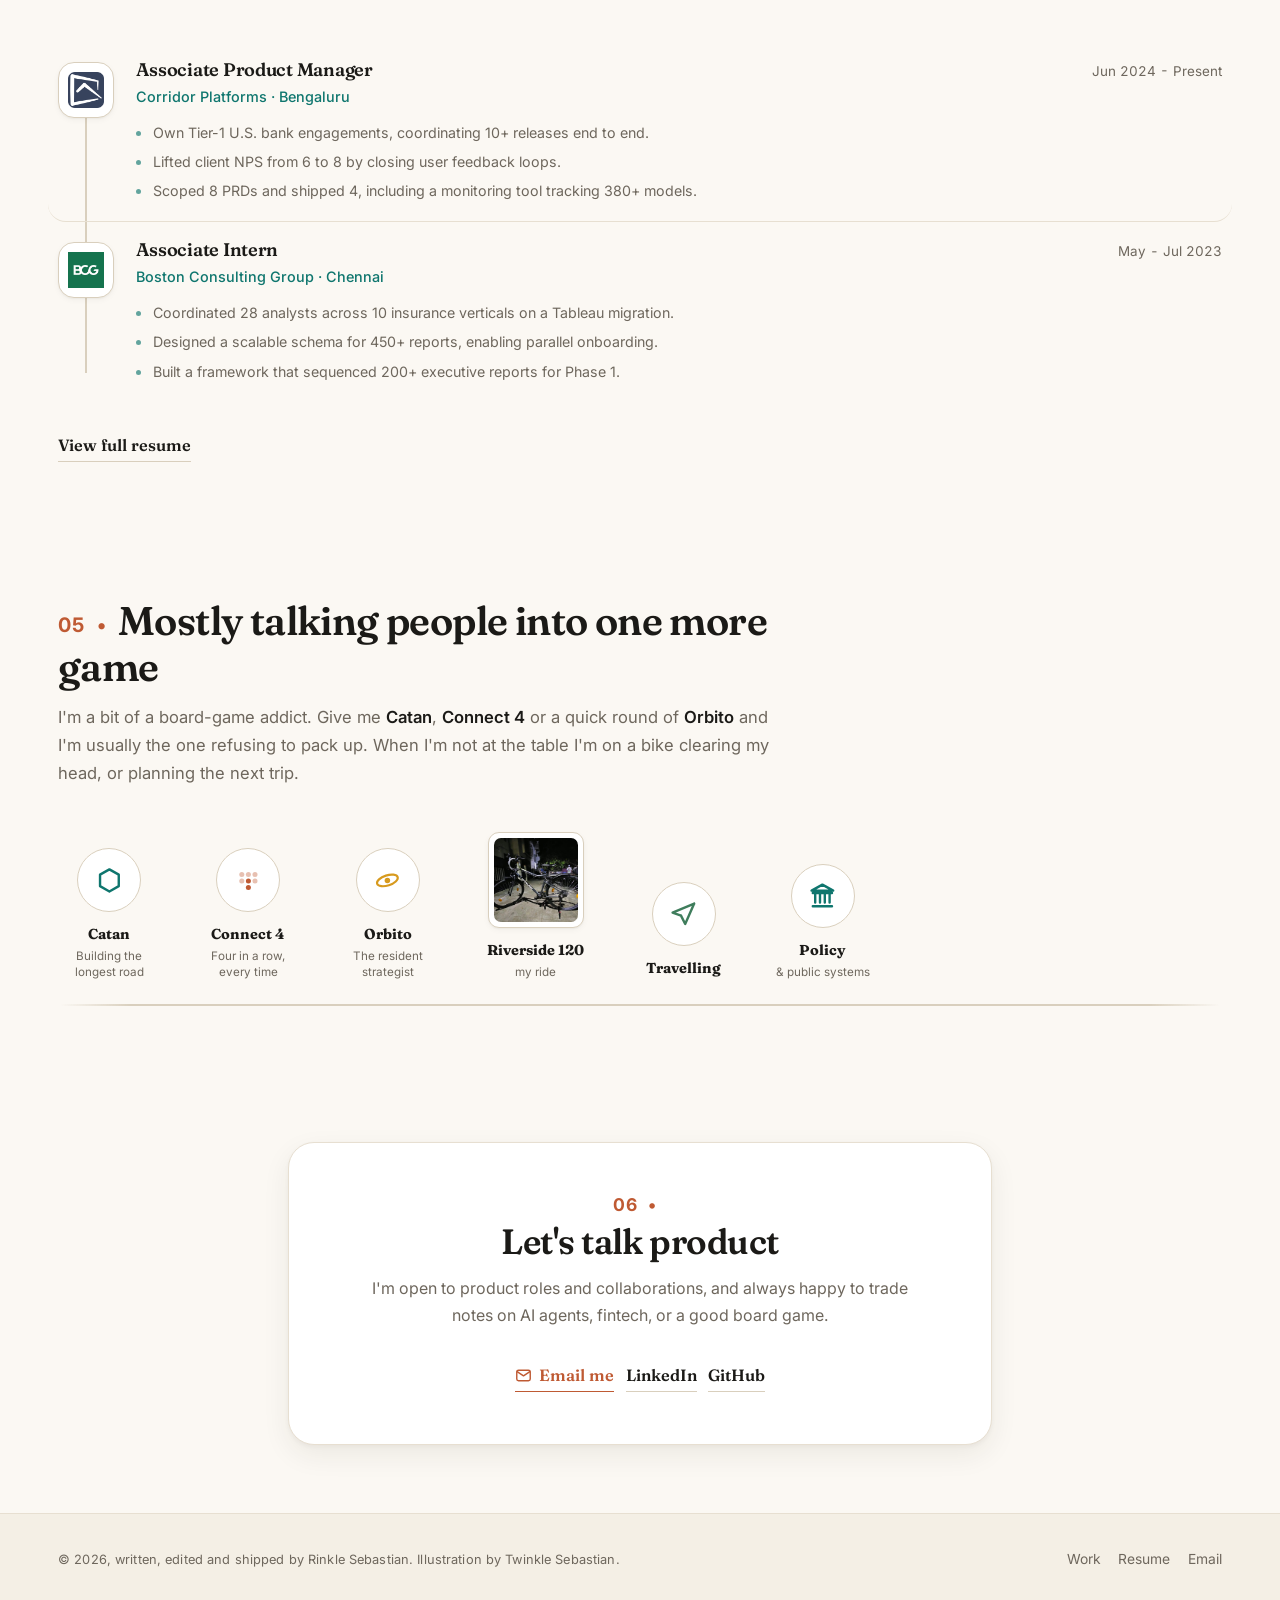
==== commit c129485a: "Swap in the new hero illustration Replaces assets/rinkle.png with the new illustration, a circular m" ====
--- a/index.html
+++ b/index.html
@@ -77,7 +77,7 @@
       </div>
       <div class="hero__visual">
         <figure class="hero__frame">
-          <img src="assets/rinkle.png" alt="Illustration of Rinkle Sebastian working at a laptop" class="illus" width="410" height="410" />
+          <img src="assets/rinkle.jpg" alt="Illustration of Rinkle Sebastian at her laptop, mid-sentence, with a tablet showing code beside her." class="illus illus--circle" width="1430" height="1255" />
           <figcaption>Illustration, 2026</figcaption>
         </figure>
       </div>
--- a/styles.css
+++ b/styles.css
@@ -1056,13 +1056,13 @@
 }
 .hero__frame {
   position: relative; z-index: 1;
-  display: inline-flex; flex-direction: column; gap: .6rem;
-  background: var(--surface);
-  border: 1px solid var(--border-2);
-  padding: .6rem .6rem .8rem;
-  box-shadow: var(--shadow);
-}
-.hero__frame .illus { width: clamp(220px, 90%, 380px); filter: none; }
+  display: inline-flex; flex-direction: column; align-items: center; gap: .7rem;
+}
+.hero__frame .illus { width: clamp(240px, 90%, 380px); }
+.illus--circle {
+  clip-path: circle();
+  filter: drop-shadow(0 14px 30px rgba(49, 38, 20, .22));
+}
 .hero__frame figcaption {
   font-size: .72rem; letter-spacing: .08em; text-transform: uppercase;
   color: var(--muted); text-align: center;
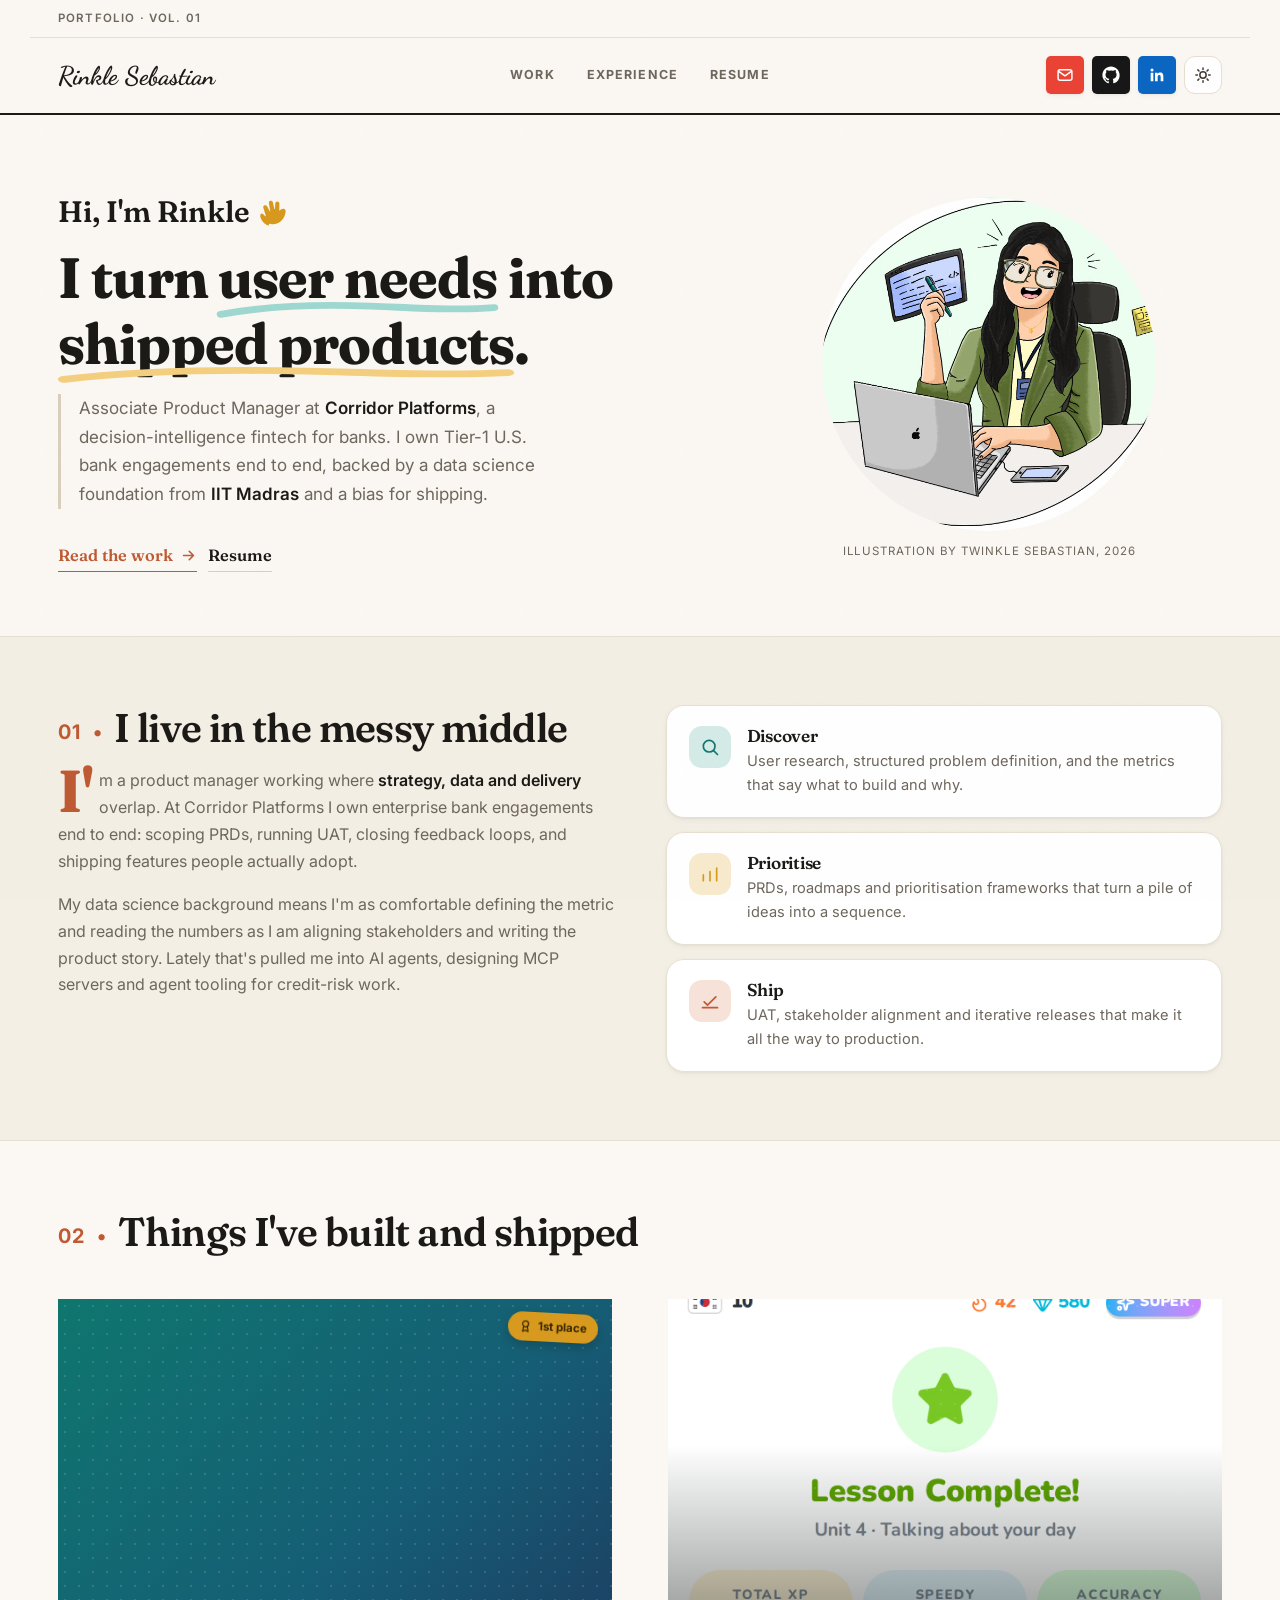
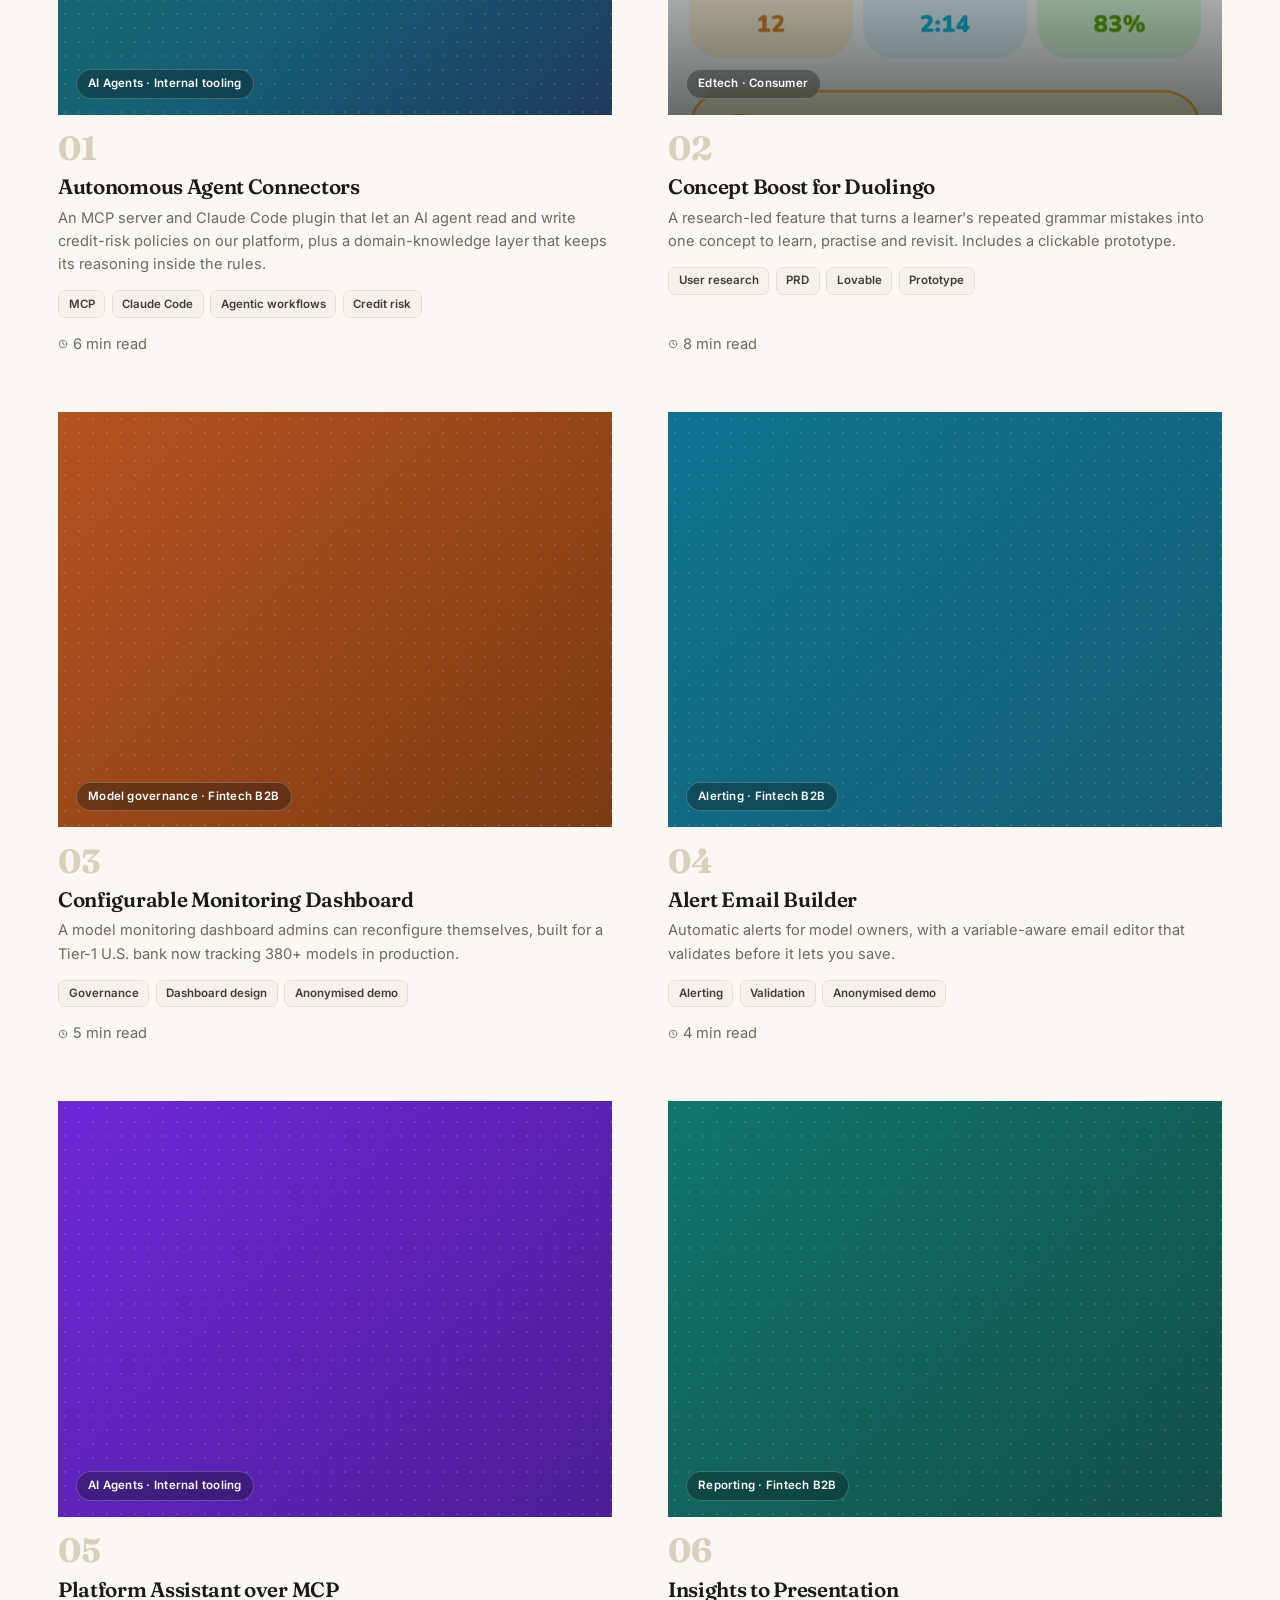
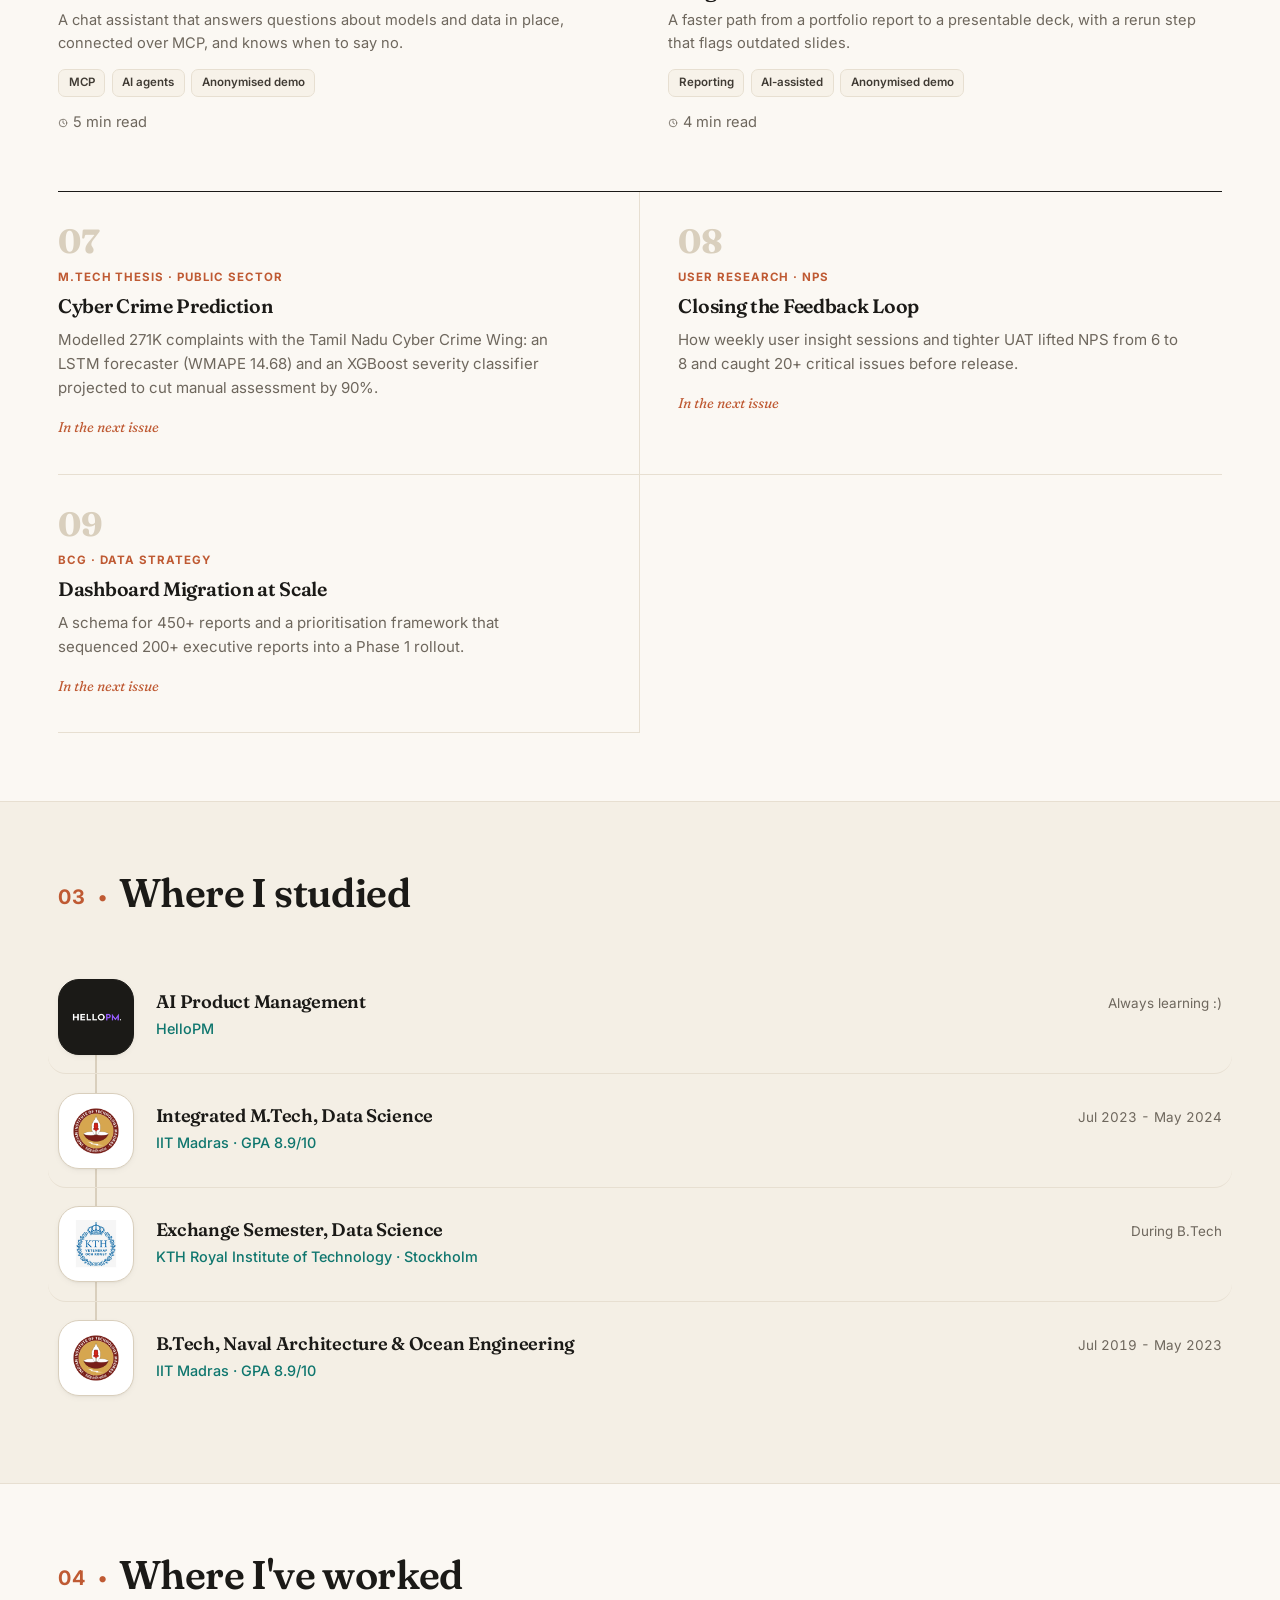
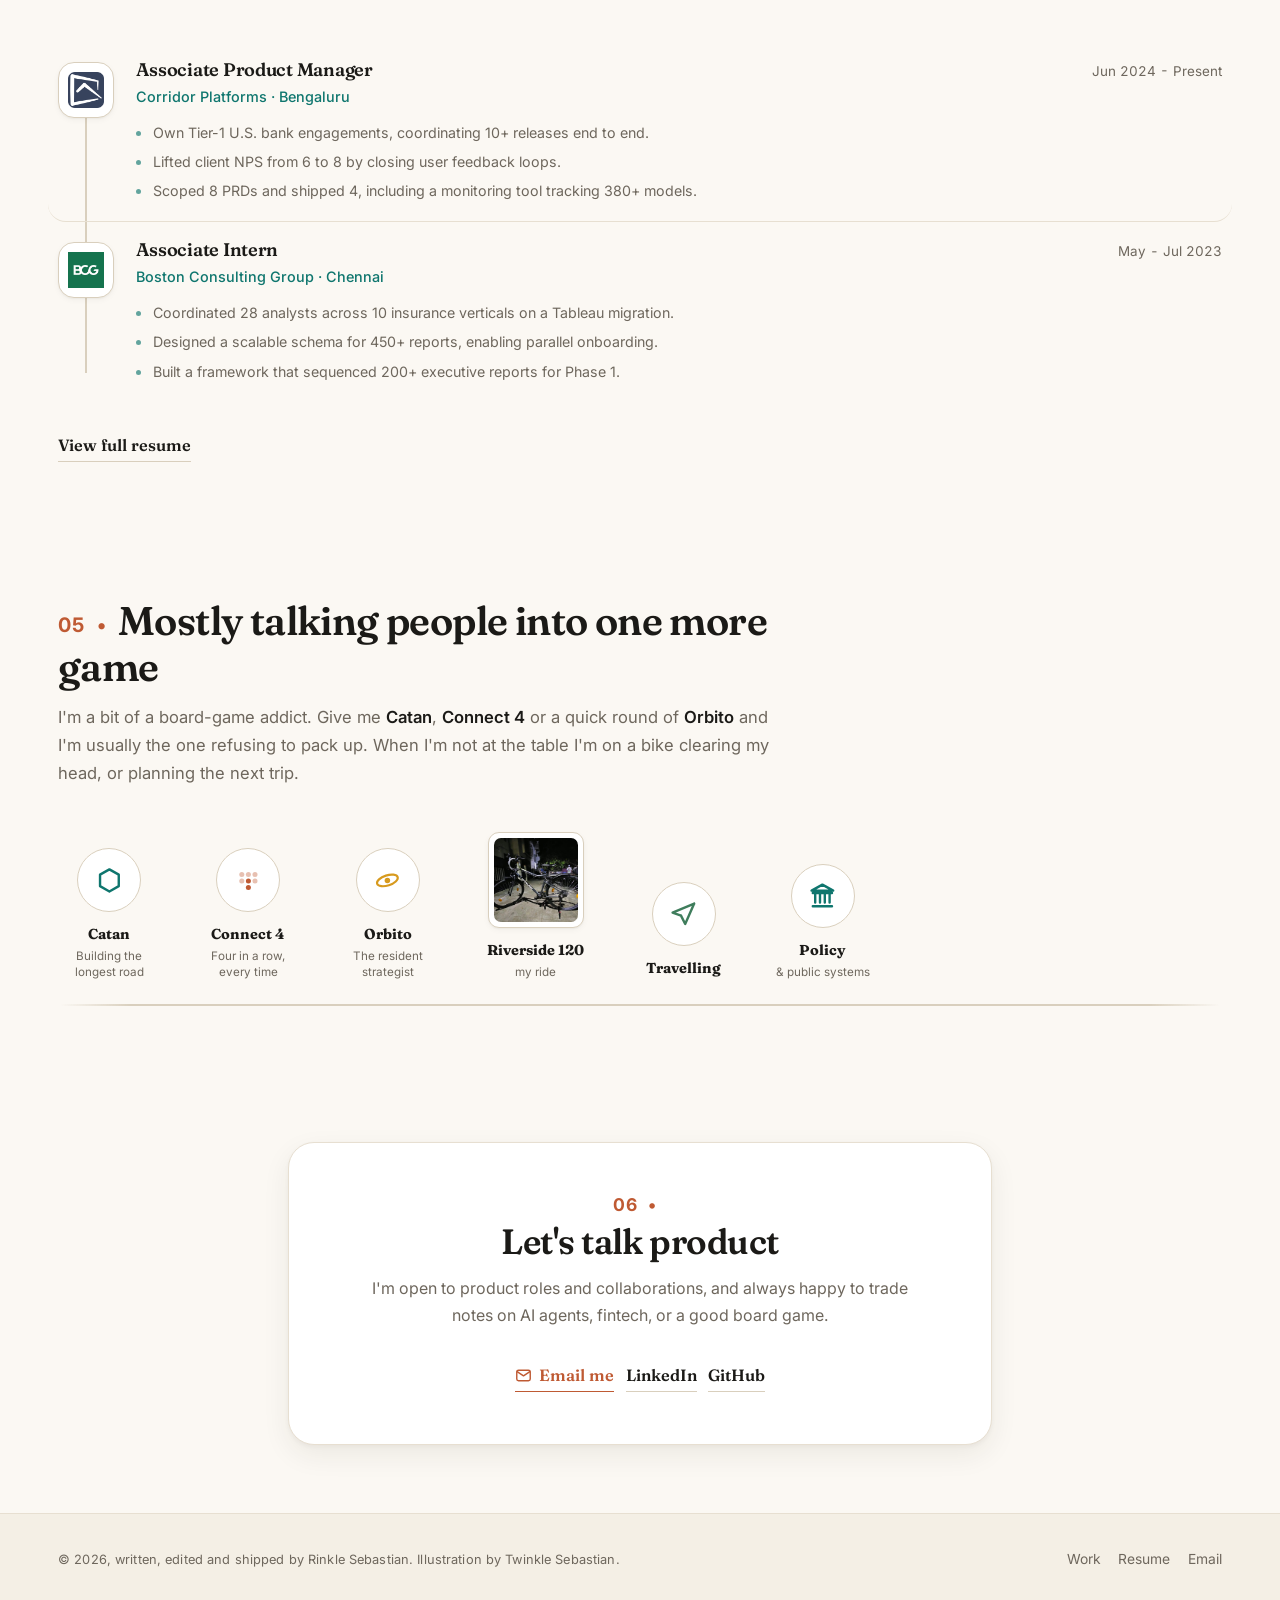
==== commit d22e0a1a: "Credit the hero illustration to Twinkle Sebastian Co-Authored-By: Claude Sonnet 5 <noreply@anthropic" ====
--- a/index.html
+++ b/index.html
@@ -78,7 +78,7 @@
       <div class="hero__visual">
         <figure class="hero__frame">
           <img src="assets/rinkle.jpg" alt="Illustration of Rinkle Sebastian at her laptop, mid-sentence, with a tablet showing code beside her." class="illus illus--circle" width="1430" height="1255" />
-          <figcaption>Illustration, 2026</figcaption>
+          <figcaption>Illustration by Twinkle Sebastian, 2026</figcaption>
         </figure>
       </div>
     </section>
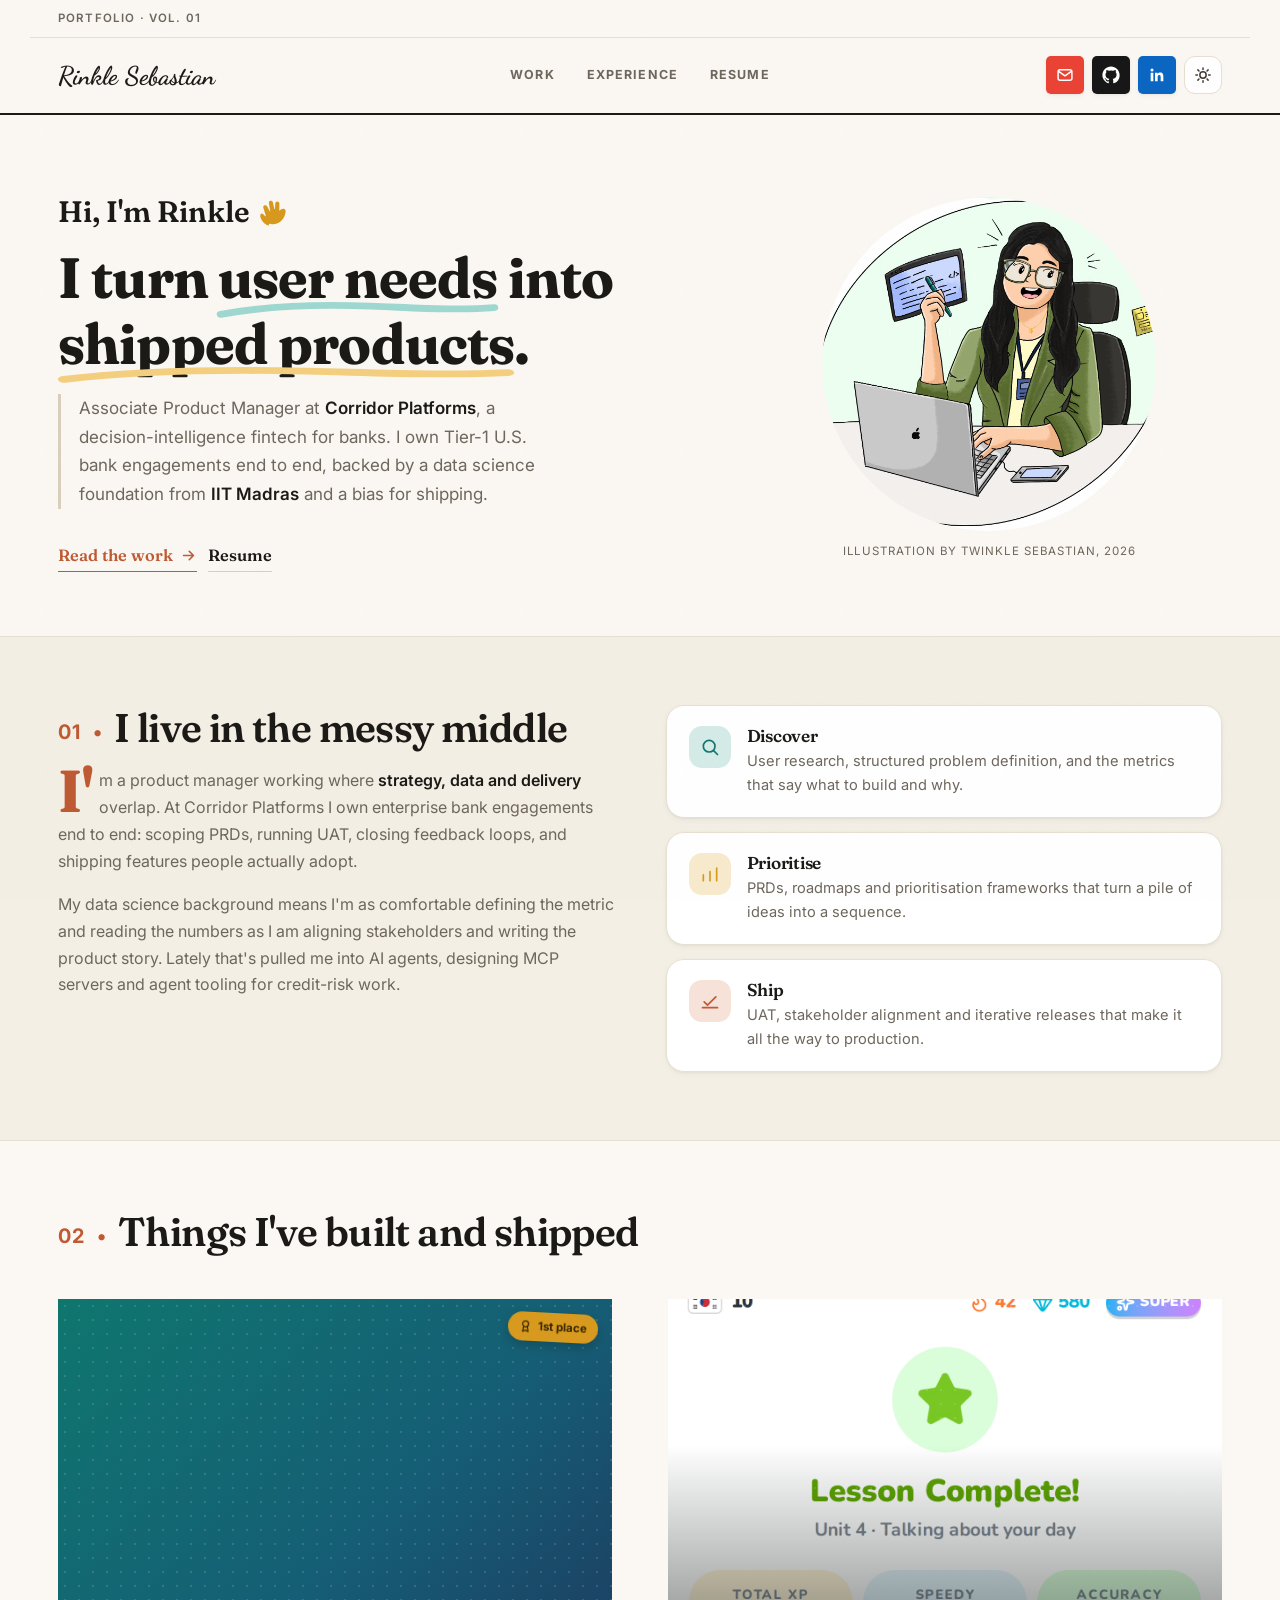
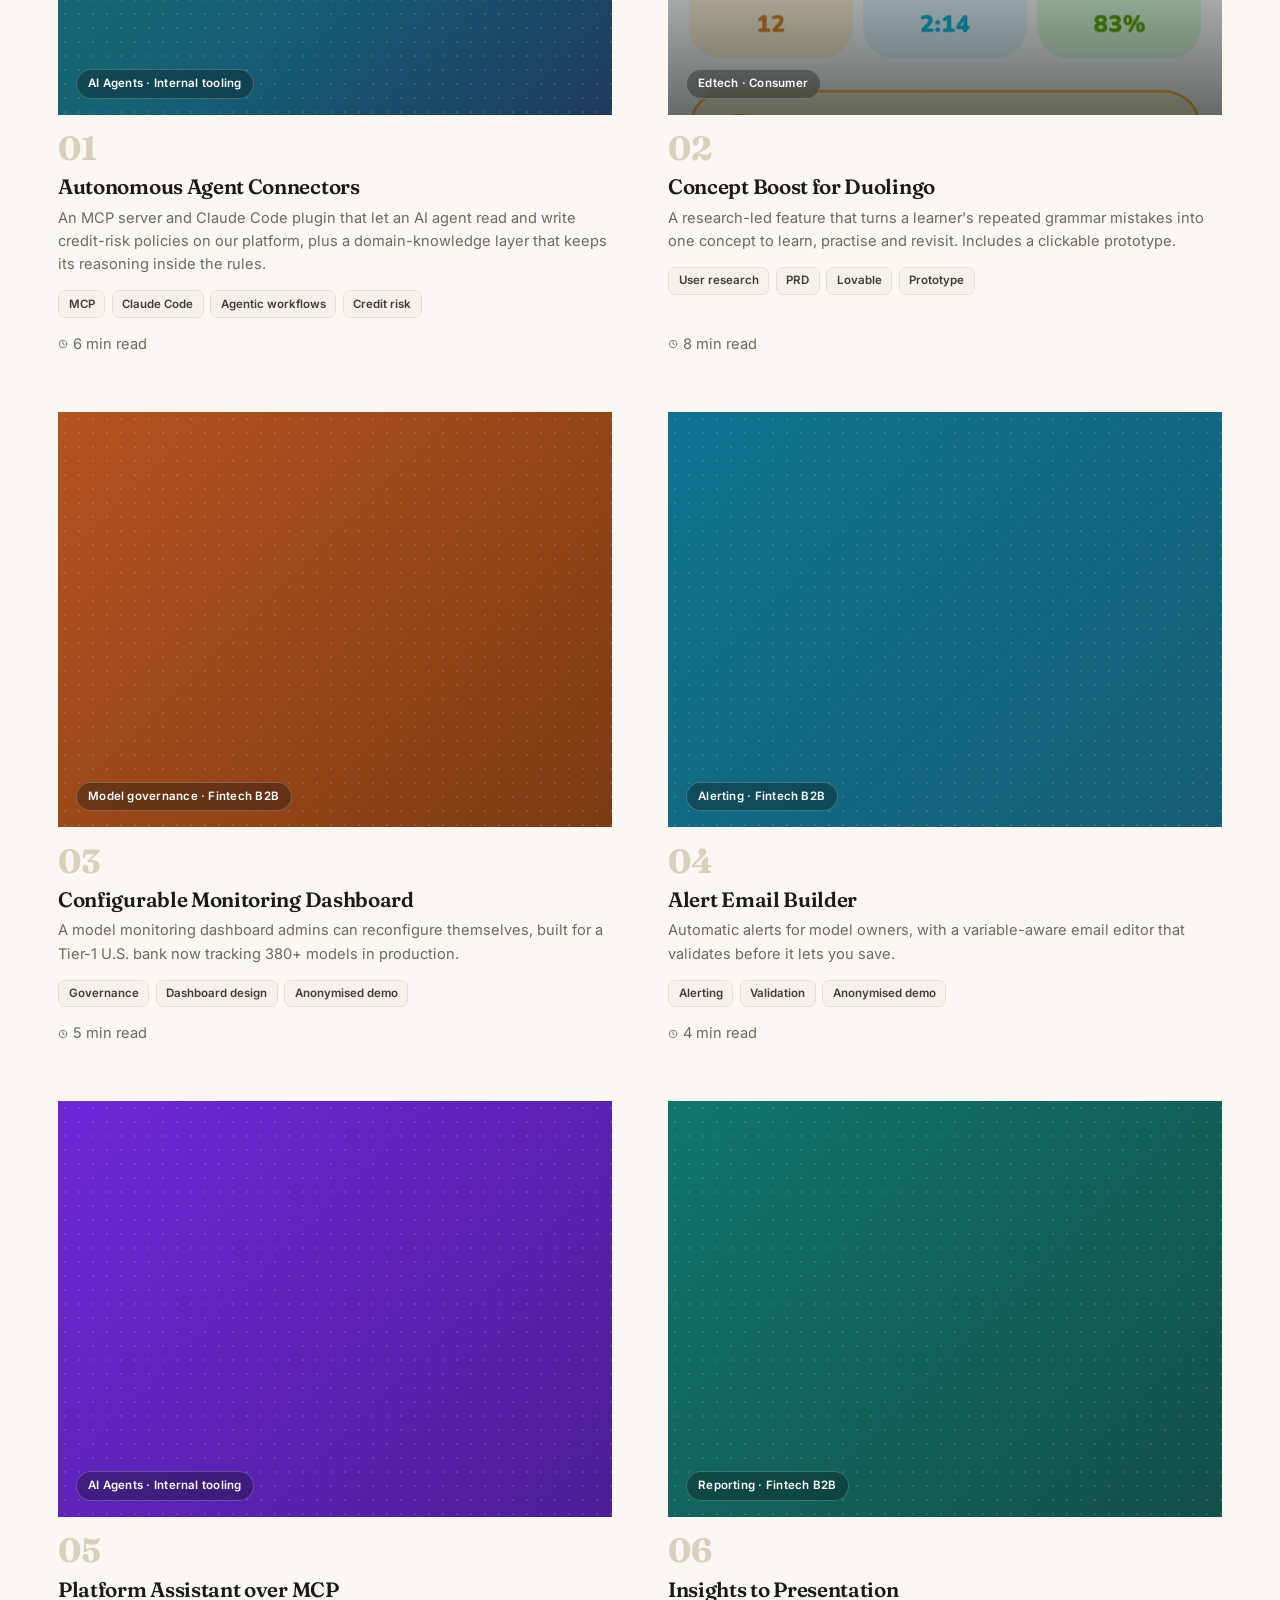
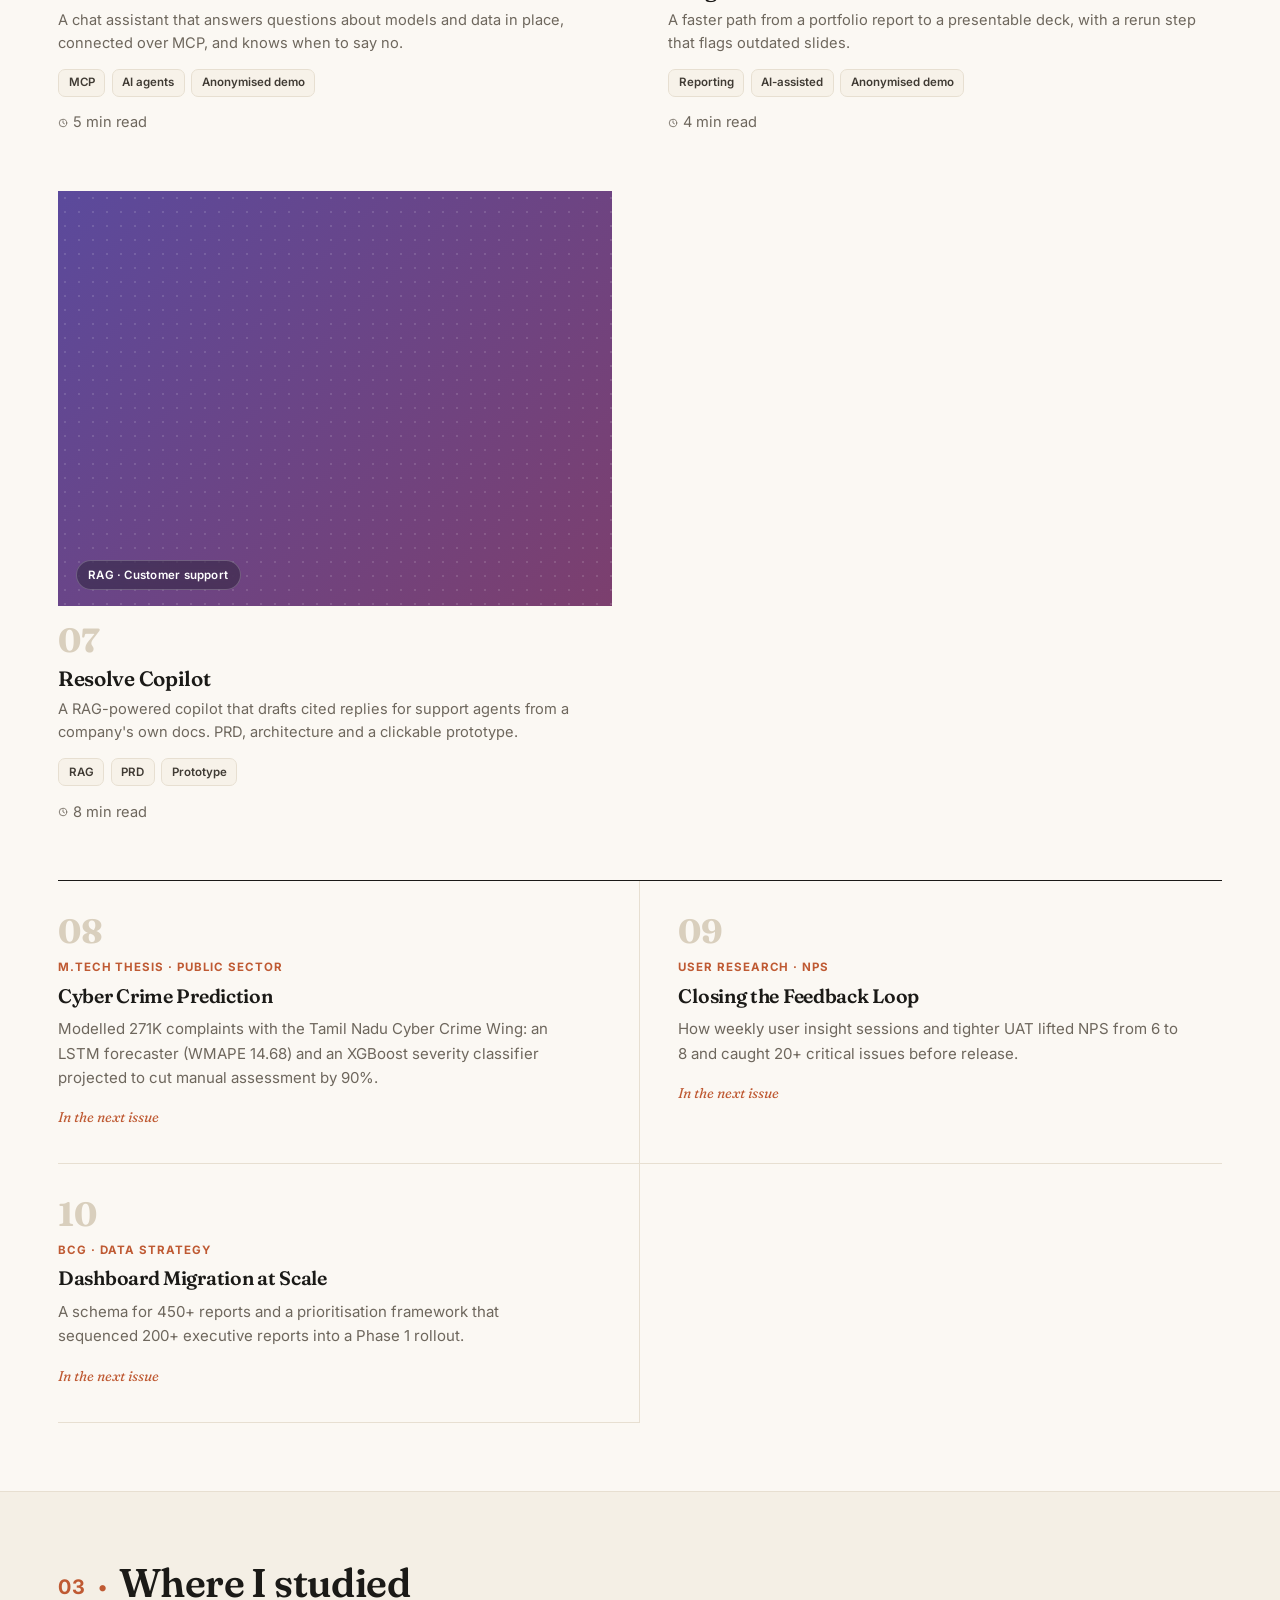
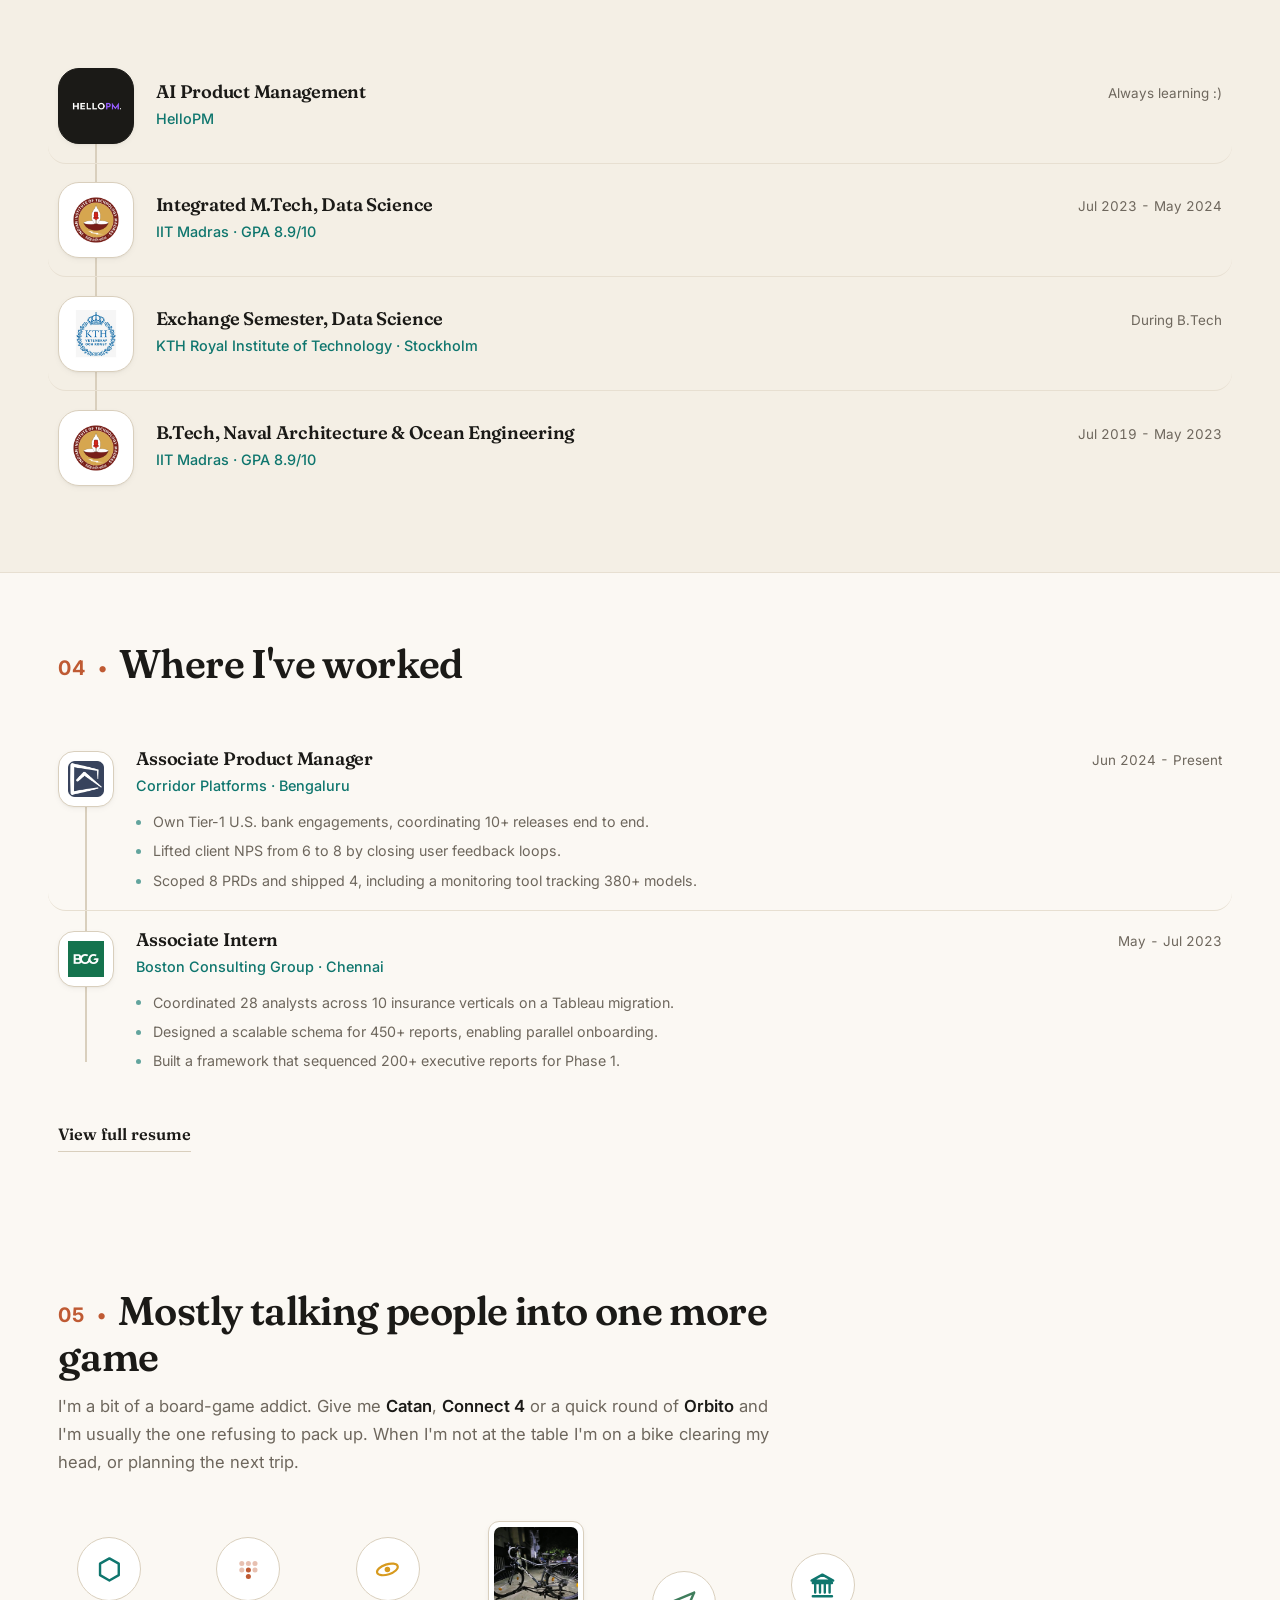
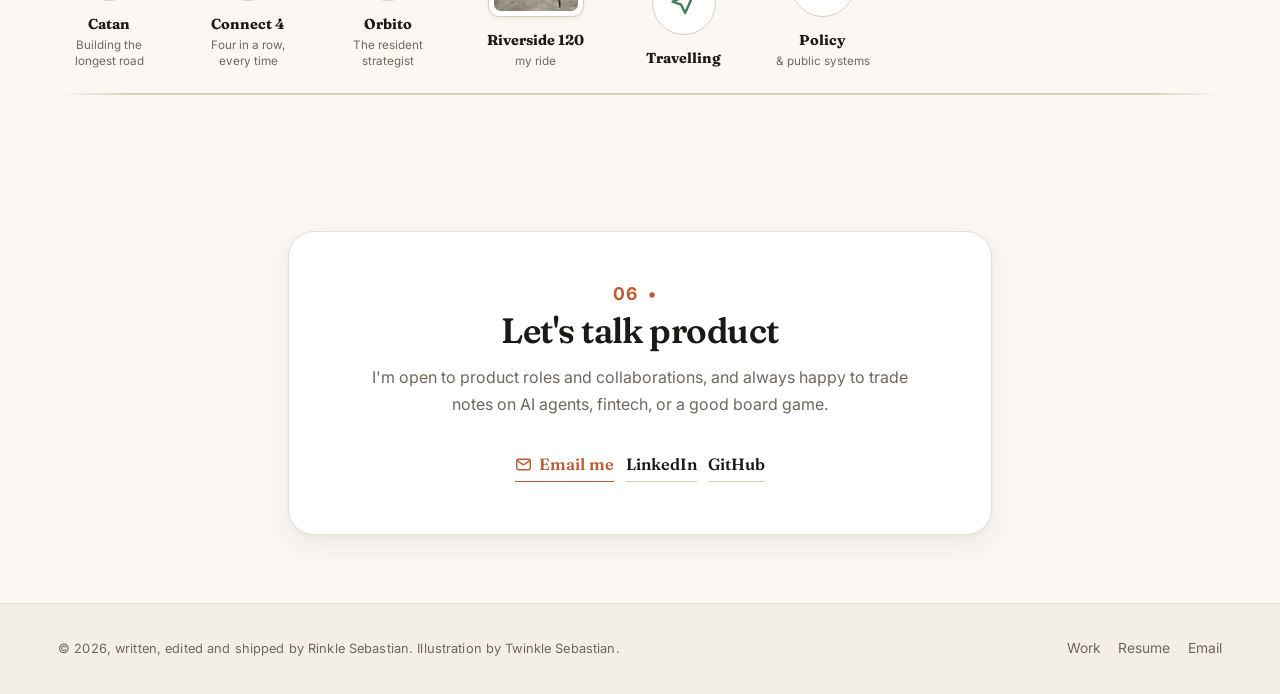
==== commit ca3c9d4c: "Add Resolve Copilot: RAG PRD case study with prototype screenshots Adds a new case study (card 07) f" ====
--- a/index.html
+++ b/index.html
@@ -271,25 +271,46 @@
             </p>
           </div>
         </a>
+
+        <a class="pcard pcard--link" href="resolve-copilot.html">
+          <div class="pcard__media pcard__media--cyber">
+            <span class="pcard__tag">RAG &middot; Customer support</span>
+          </div>
+          <div class="pcard__body">
+            <span class="feature__n">07</span>
+            <h3>Resolve Copilot</h3>
+            <p>
+              A RAG-powered copilot that drafts cited replies for support agents from a
+              company's own docs. PRD, architecture and a clickable prototype.
+            </p>
+            <div class="pcard__stack">
+              <span class="chip">RAG</span><span class="chip">PRD</span><span class="chip">Prototype</span>
+            </div>
+            <p class="read-time">
+              <svg viewBox="0 0 24 24" fill="none" stroke="currentColor" stroke-width="2" stroke-linecap="round" stroke-linejoin="round" aria-hidden="true"><circle cx="12" cy="12" r="9"/><path d="M12 7v5l3.5 2"/></svg>
+              8 min read
+            </p>
+          </div>
+        </a>
       </div>
 
       <div class="feature-grid">
         <article class="feature">
-          <span class="feature__n">07</span>
+          <span class="feature__n">08</span>
           <p class="feature__kicker">M.Tech thesis &middot; Public sector</p>
           <h3>Cyber Crime Prediction</h3>
           <p class="feature__deck">Modelled 271K complaints with the Tamil Nadu Cyber Crime Wing: an LSTM forecaster (WMAPE 14.68) and an XGBoost severity classifier projected to cut manual assessment by 90%.</p>
           <span class="feature__status">In the next issue</span>
         </article>
         <article class="feature">
-          <span class="feature__n">08</span>
+          <span class="feature__n">09</span>
           <p class="feature__kicker">User research &middot; NPS</p>
           <h3>Closing the Feedback Loop</h3>
           <p class="feature__deck">How weekly user insight sessions and tighter UAT lifted NPS from 6 to 8 and caught 20+ critical issues before release.</p>
           <span class="feature__status">In the next issue</span>
         </article>
         <article class="feature">
-          <span class="feature__n">09</span>
+          <span class="feature__n">10</span>
           <p class="feature__kicker">BCG &middot; Data strategy</p>
           <h3>Dashboard Migration at Scale</h3>
           <p class="feature__deck">A schema for 450+ reports and a prioritisation framework that sequenced 200+ executive reports into a Phase 1 rollout.</p>
--- a/styles.css
+++ b/styles.css
@@ -697,6 +697,8 @@
 .contact__card .section__title { font-size: clamp(1.6rem, 4vw, 2.2rem); }
 .contact__lead { color: var(--muted); max-width: 34rem; margin: .8rem auto 1.9rem; }
 .contact__links { display: flex; gap: .7rem; justify-content: center; flex-wrap: wrap; }
+.contact__links .btn--primary:hover { background: var(--ink); transform: none; box-shadow: var(--shadow-sm); }
+.contact__links .btn--primary::after { content: none; }
 
 /* ---------- Footer ---------- */
 .footer {
@@ -914,6 +916,7 @@
   box-shadow: var(--shadow-sm);
 }
 .arch svg { min-width: 34rem; width: 100%; height: auto; }
+.arch img { width: 100%; height: auto; display: block; border-radius: 8px; }
 .arch .box { fill: var(--surface-2); stroke: var(--border-2); stroke-width: 1.5; }
 .arch .box--ink { fill: var(--ink-soft); stroke: var(--ink); }
 .arch .box--gold { fill: var(--gold-soft); stroke: var(--gold); }
@@ -937,6 +940,29 @@
 .arch .line { stroke: var(--border-2); stroke-width: 1.75; fill: none; }
 .arch .line--dash { stroke-dasharray: 4 4; }
 .arch .head { fill: var(--border-2); }
+
+/* Screenshot gallery: static prototype shots, 2-up on wider screens */
+.cs-shots {
+  display: grid; grid-template-columns: 1fr; gap: 1.5rem;
+  margin-top: 1.75rem;
+}
+@media (min-width: 760px) {
+  .cs-shots { grid-template-columns: 1fr 1fr; }
+}
+.cs-shot {
+  border: 1px solid var(--border);
+  border-radius: 14px;
+  overflow: hidden;
+  background: var(--surface);
+  box-shadow: var(--shadow-sm);
+}
+.cs-shot img { width: 100%; height: auto; display: block; }
+.cs-shot figcaption {
+  padding: .75rem 1rem;
+  font-size: .85rem; color: var(--muted);
+  border-top: 1px solid var(--border);
+}
+.cs-shot figcaption strong { color: var(--text); }
 
 /* ==========================================================================
    Reveal on scroll
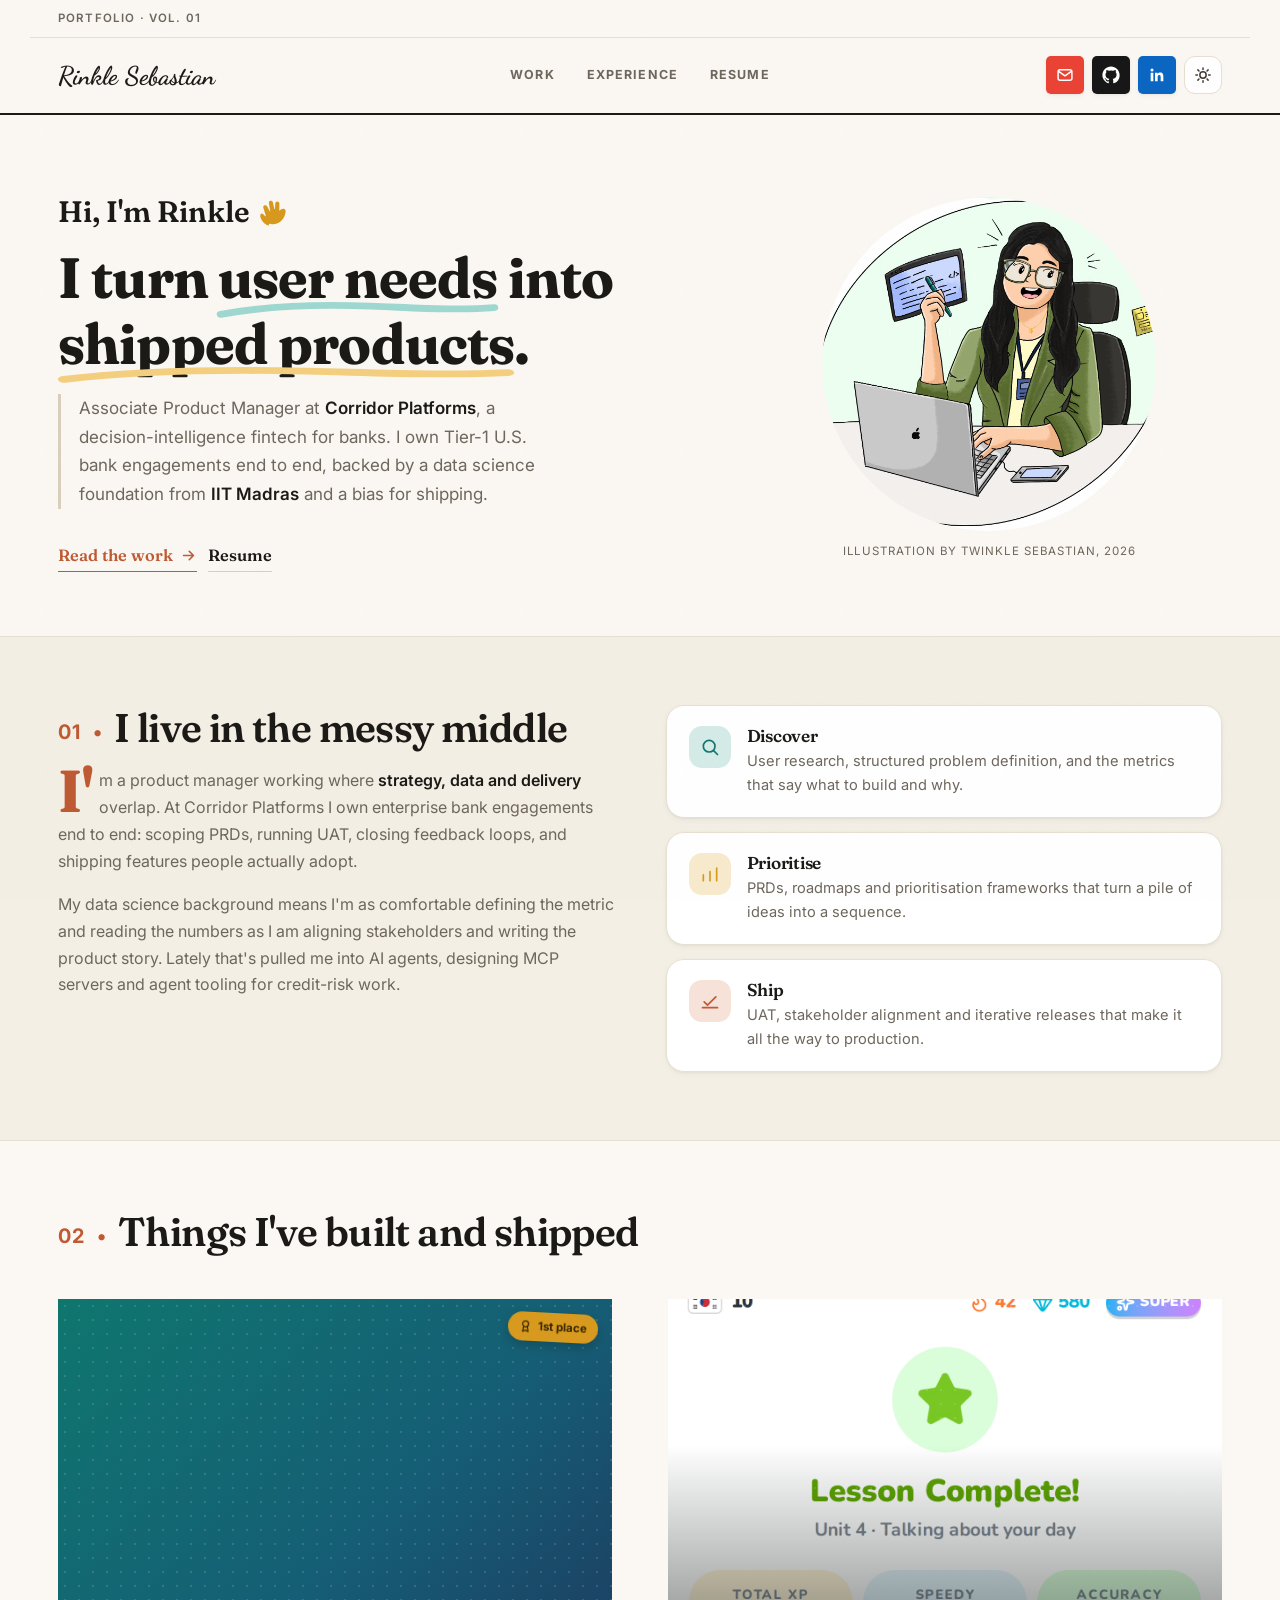
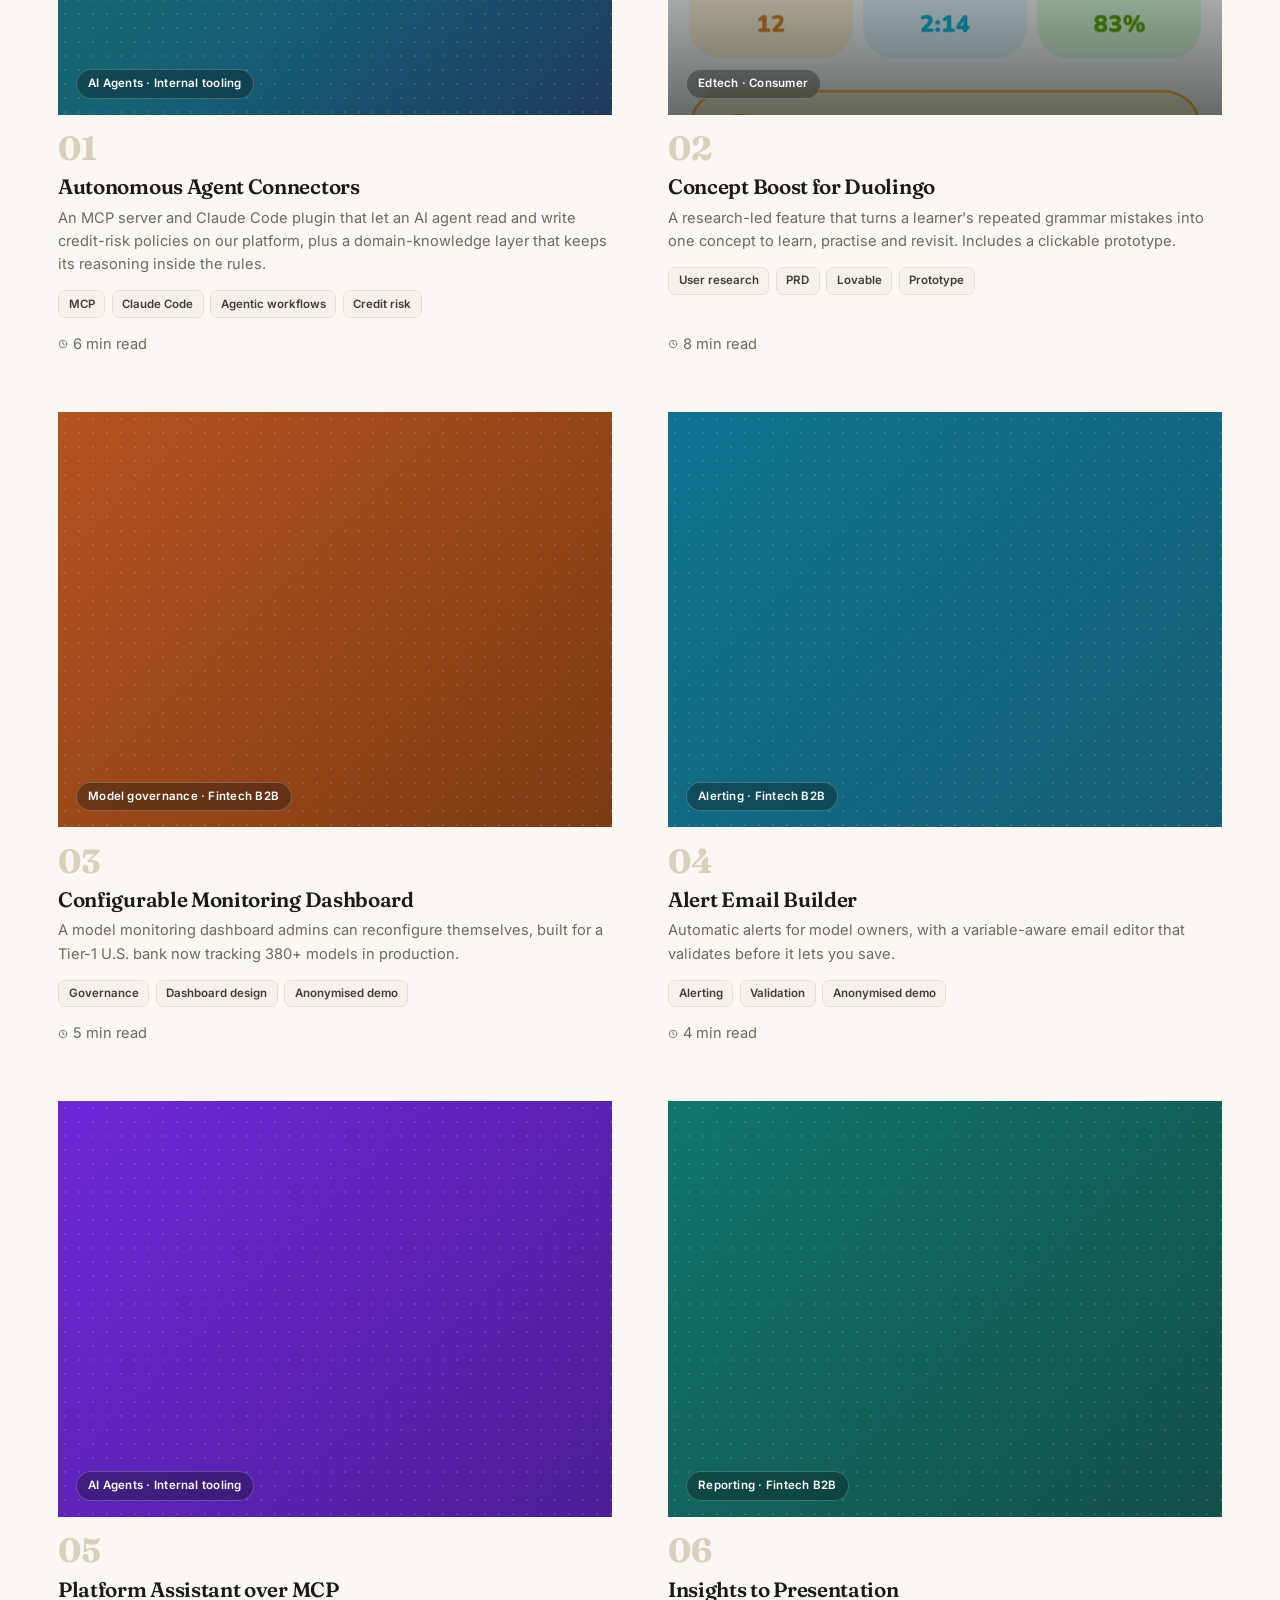
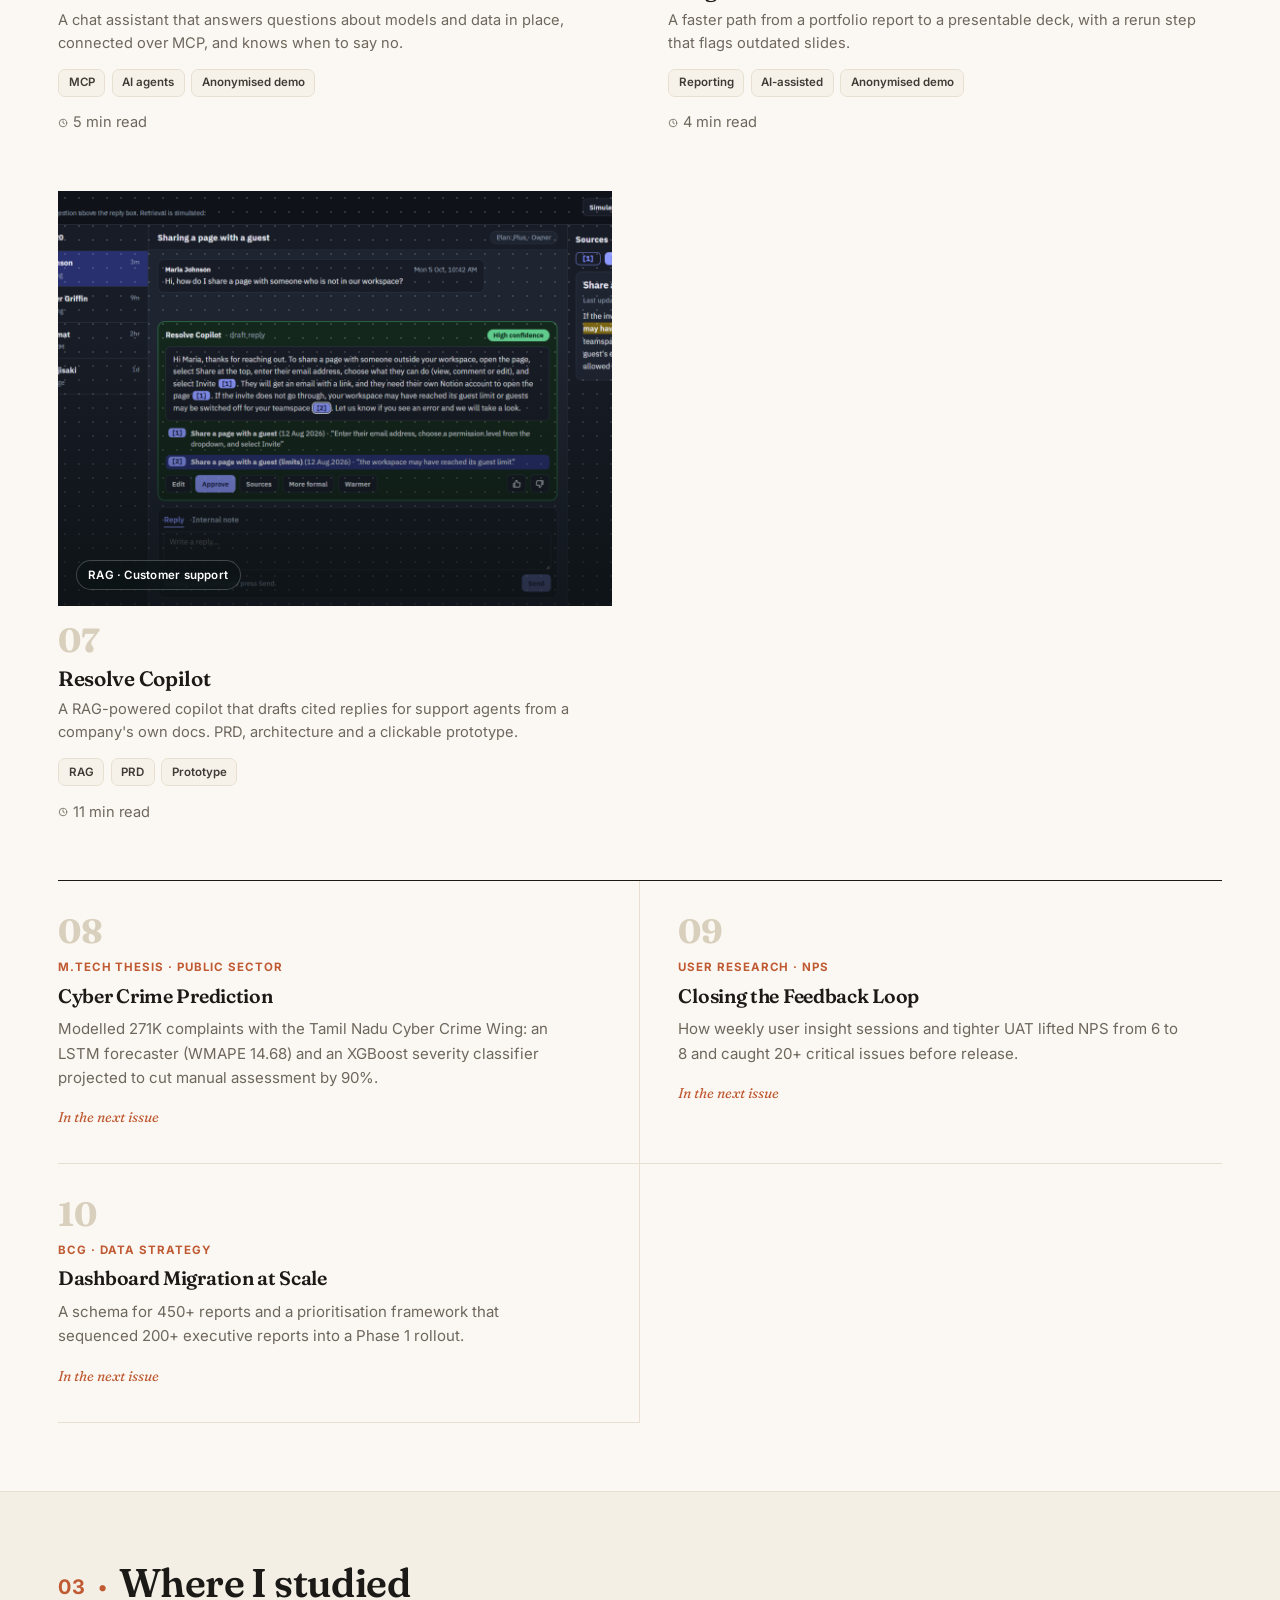
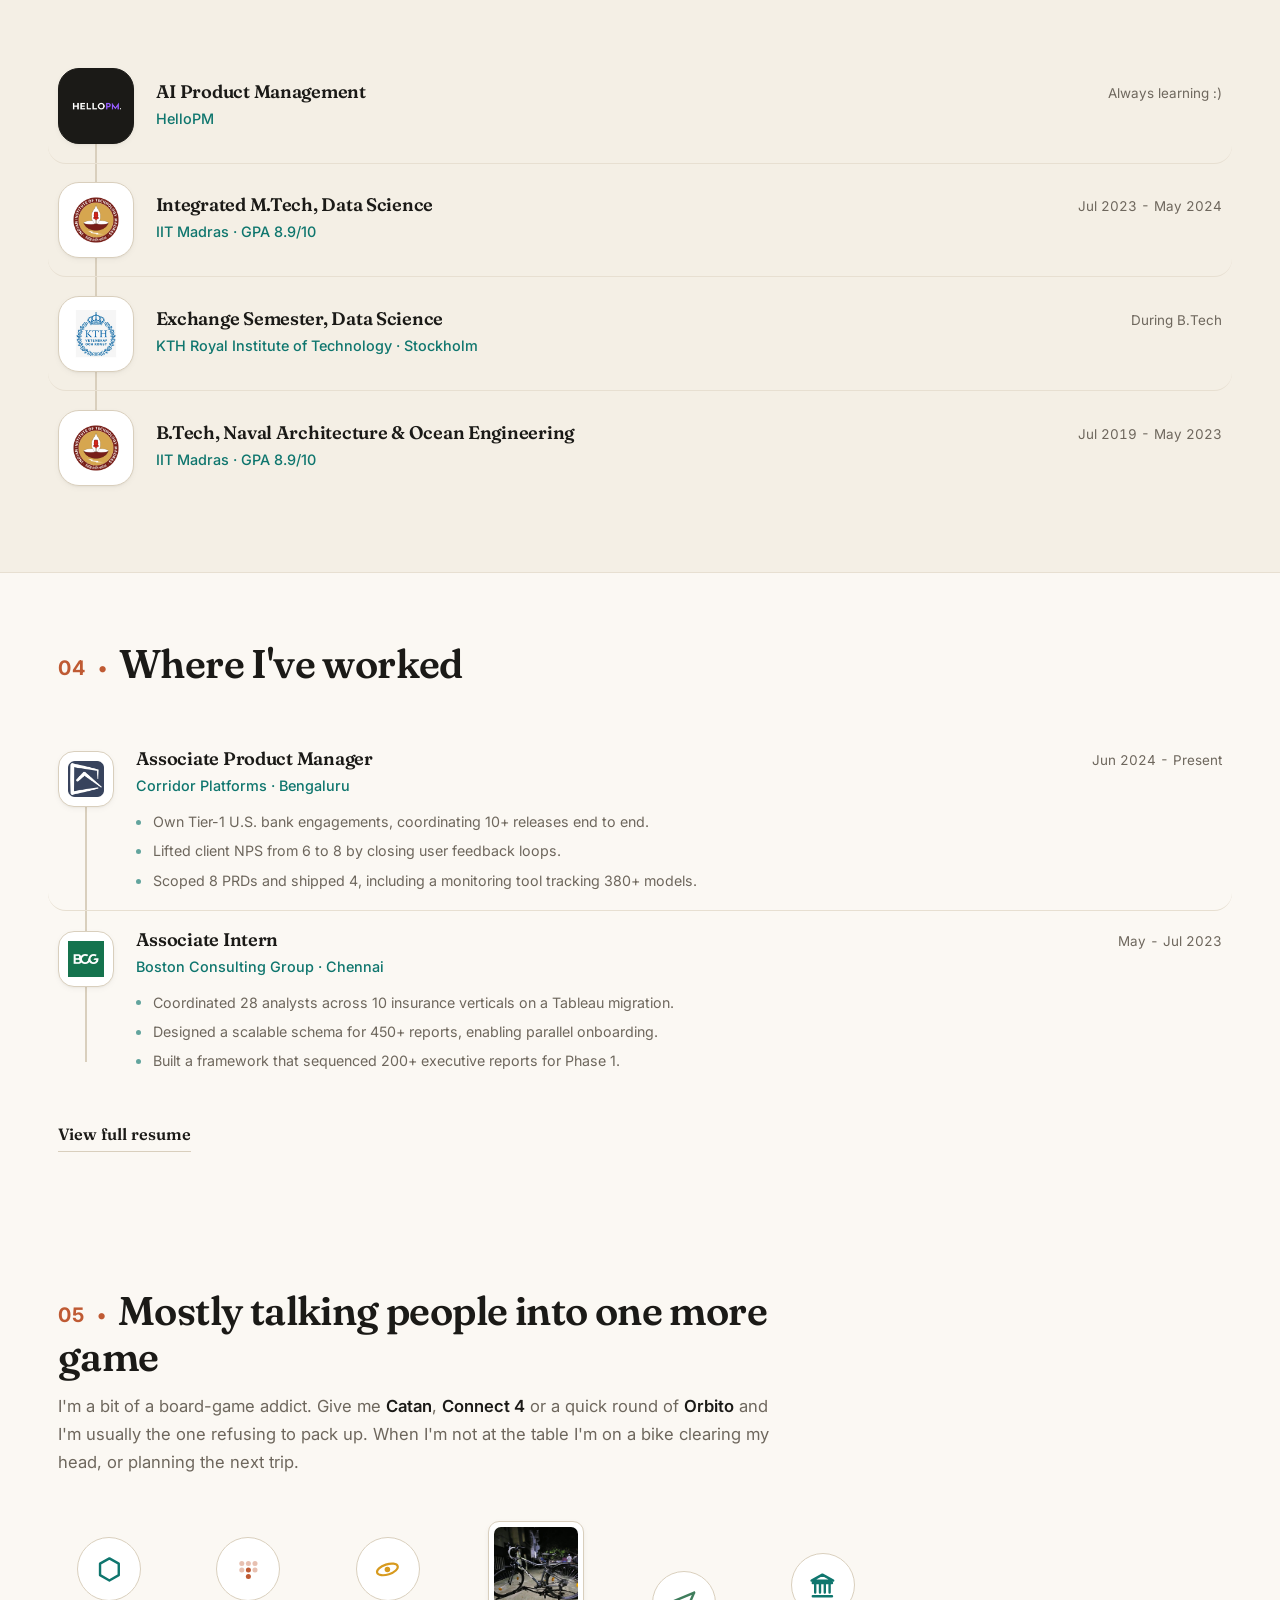
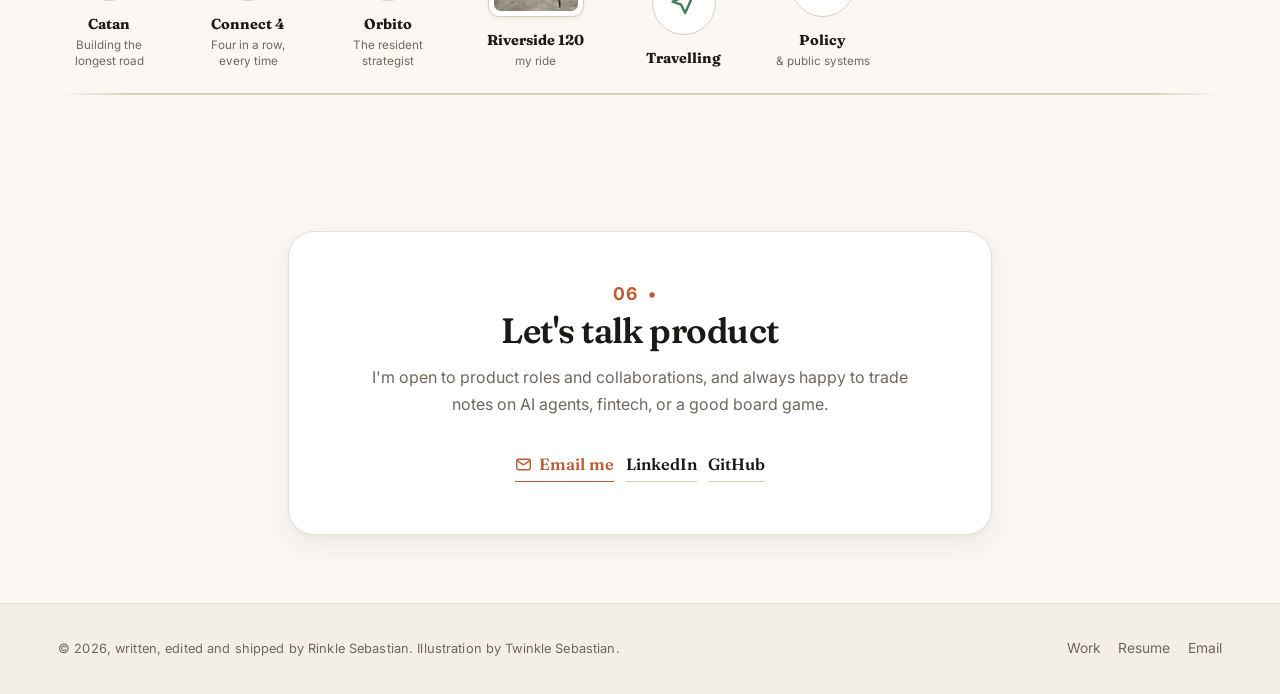
==== commit 606166c8: "Enlarge Resolve Copilot screenshots, add lightbox, cover photo, more detail Screenshots were quietly" ====
--- a/index.html
+++ b/index.html
@@ -273,7 +273,8 @@
         </a>
 
         <a class="pcard pcard--link" href="resolve-copilot.html">
-          <div class="pcard__media pcard__media--cyber">
+          <div class="pcard__media pcard__media--shot">
+            <img src="assets/resolve-copilot-happy-path.png" alt="Resolve Copilot showing a cited draft reply with sources highlighted in a side panel." loading="lazy" />
             <span class="pcard__tag">RAG &middot; Customer support</span>
           </div>
           <div class="pcard__body">
@@ -288,7 +289,7 @@
             </div>
             <p class="read-time">
               <svg viewBox="0 0 24 24" fill="none" stroke="currentColor" stroke-width="2" stroke-linecap="round" stroke-linejoin="round" aria-hidden="true"><circle cx="12" cy="12" r="9"/><path d="M12 7v5l3.5 2"/></svg>
-              8 min read
+              11 min read
             </p>
           </div>
         </a>
--- a/styles.css
+++ b/styles.css
@@ -916,7 +916,7 @@
   box-shadow: var(--shadow-sm);
 }
 .arch svg { min-width: 34rem; width: 100%; height: auto; }
-.arch img { width: 100%; height: auto; display: block; border-radius: 8px; }
+.arch img { width: 100%; height: auto; display: block; border-radius: 8px; cursor: zoom-in; }
 .arch .box { fill: var(--surface-2); stroke: var(--border-2); stroke-width: 1.5; }
 .arch .box--ink { fill: var(--ink-soft); stroke: var(--ink); }
 .arch .box--gold { fill: var(--gold-soft); stroke: var(--gold); }
@@ -941,28 +941,65 @@
 .arch .line--dash { stroke-dasharray: 4 4; }
 .arch .head { fill: var(--border-2); }
 
-/* Screenshot gallery: static prototype shots, 2-up on wider screens */
-.cs-shots {
-  display: grid; grid-template-columns: 1fr; gap: 1.5rem;
+/* Screenshot gallery: static prototype shots, large, one per row.
+   Named .cs-gallery (not .cs-shot) to avoid colliding with the single
+   cover-shot component above, which is deliberately narrow. Breaks out
+   of the narrow .cs reading column since screenshots need width that
+   prose doesn't. */
+.cs-gallery {
+  display: grid; grid-template-columns: 1fr; gap: 1.75rem;
   margin-top: 1.75rem;
-}
-@media (min-width: 760px) {
-  .cs-shots { grid-template-columns: 1fr 1fr; }
-}
-.cs-shot {
+  width: 100%;
+  max-width: min(94vw, 980px);
+  margin-left: 50%;
+  transform: translateX(-50%);
+}
+.cs-gallery__item {
   border: 1px solid var(--border);
   border-radius: 14px;
   overflow: hidden;
   background: var(--surface);
   box-shadow: var(--shadow-sm);
 }
-.cs-shot img { width: 100%; height: auto; display: block; }
-.cs-shot figcaption {
-  padding: .75rem 1rem;
-  font-size: .85rem; color: var(--muted);
+.cs-gallery__item img {
+  width: 100%; height: auto; display: block;
+  cursor: zoom-in;
+  transition: opacity .2s var(--ease);
+}
+.cs-gallery__item img:hover { opacity: .92; }
+.cs-gallery__item figcaption {
+  padding: .85rem 1.1rem;
+  font-size: .88rem; color: var(--muted);
   border-top: 1px solid var(--border);
 }
-.cs-shot figcaption strong { color: var(--text); }
+.cs-gallery__item figcaption strong { color: var(--text); }
+
+/* Lightbox: click any .lightbox-trigger image to view it full screen */
+.lightbox-overlay {
+  position: fixed; inset: 0; z-index: 999;
+  display: flex; align-items: center; justify-content: center;
+  padding: clamp(1rem, 5vw, 3.5rem);
+  background: rgba(10, 8, 5, .88);
+  opacity: 0; pointer-events: none;
+  transition: opacity .22s var(--ease);
+  cursor: zoom-out;
+}
+.lightbox-overlay.is-open { opacity: 1; pointer-events: auto; }
+.lightbox-overlay img {
+  max-width: 100%; max-height: 100%;
+  border-radius: 8px;
+  box-shadow: var(--shadow-lg);
+  cursor: default;
+}
+.lightbox-overlay__close {
+  position: absolute; top: clamp(.8rem, 3vw, 1.6rem); right: clamp(.8rem, 3vw, 1.6rem);
+  width: 40px; height: 40px;
+  display: grid; place-items: center;
+  border-radius: 50%;
+  background: rgba(255, 255, 255, .12);
+  color: #fff;
+  border: 1px solid rgba(255, 255, 255, .25);
+}
 
 /* ==========================================================================
    Reveal on scroll
